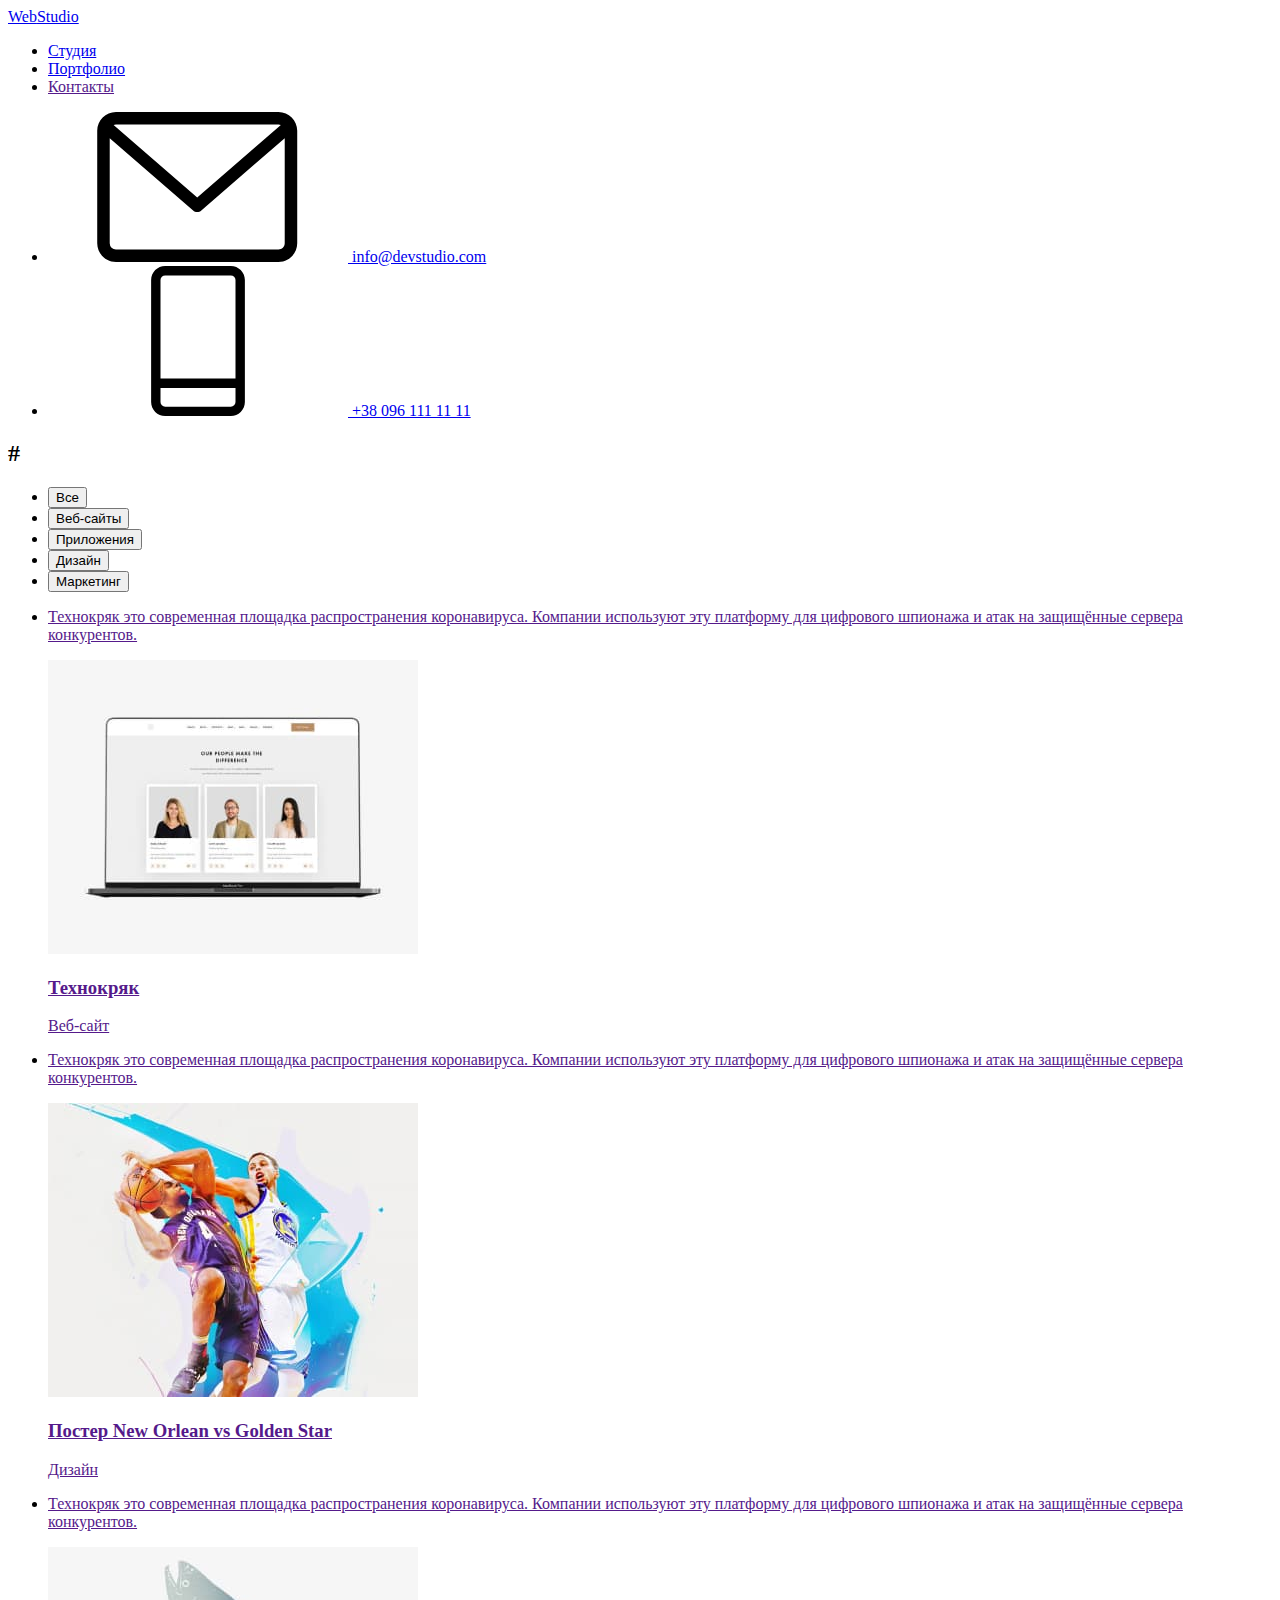
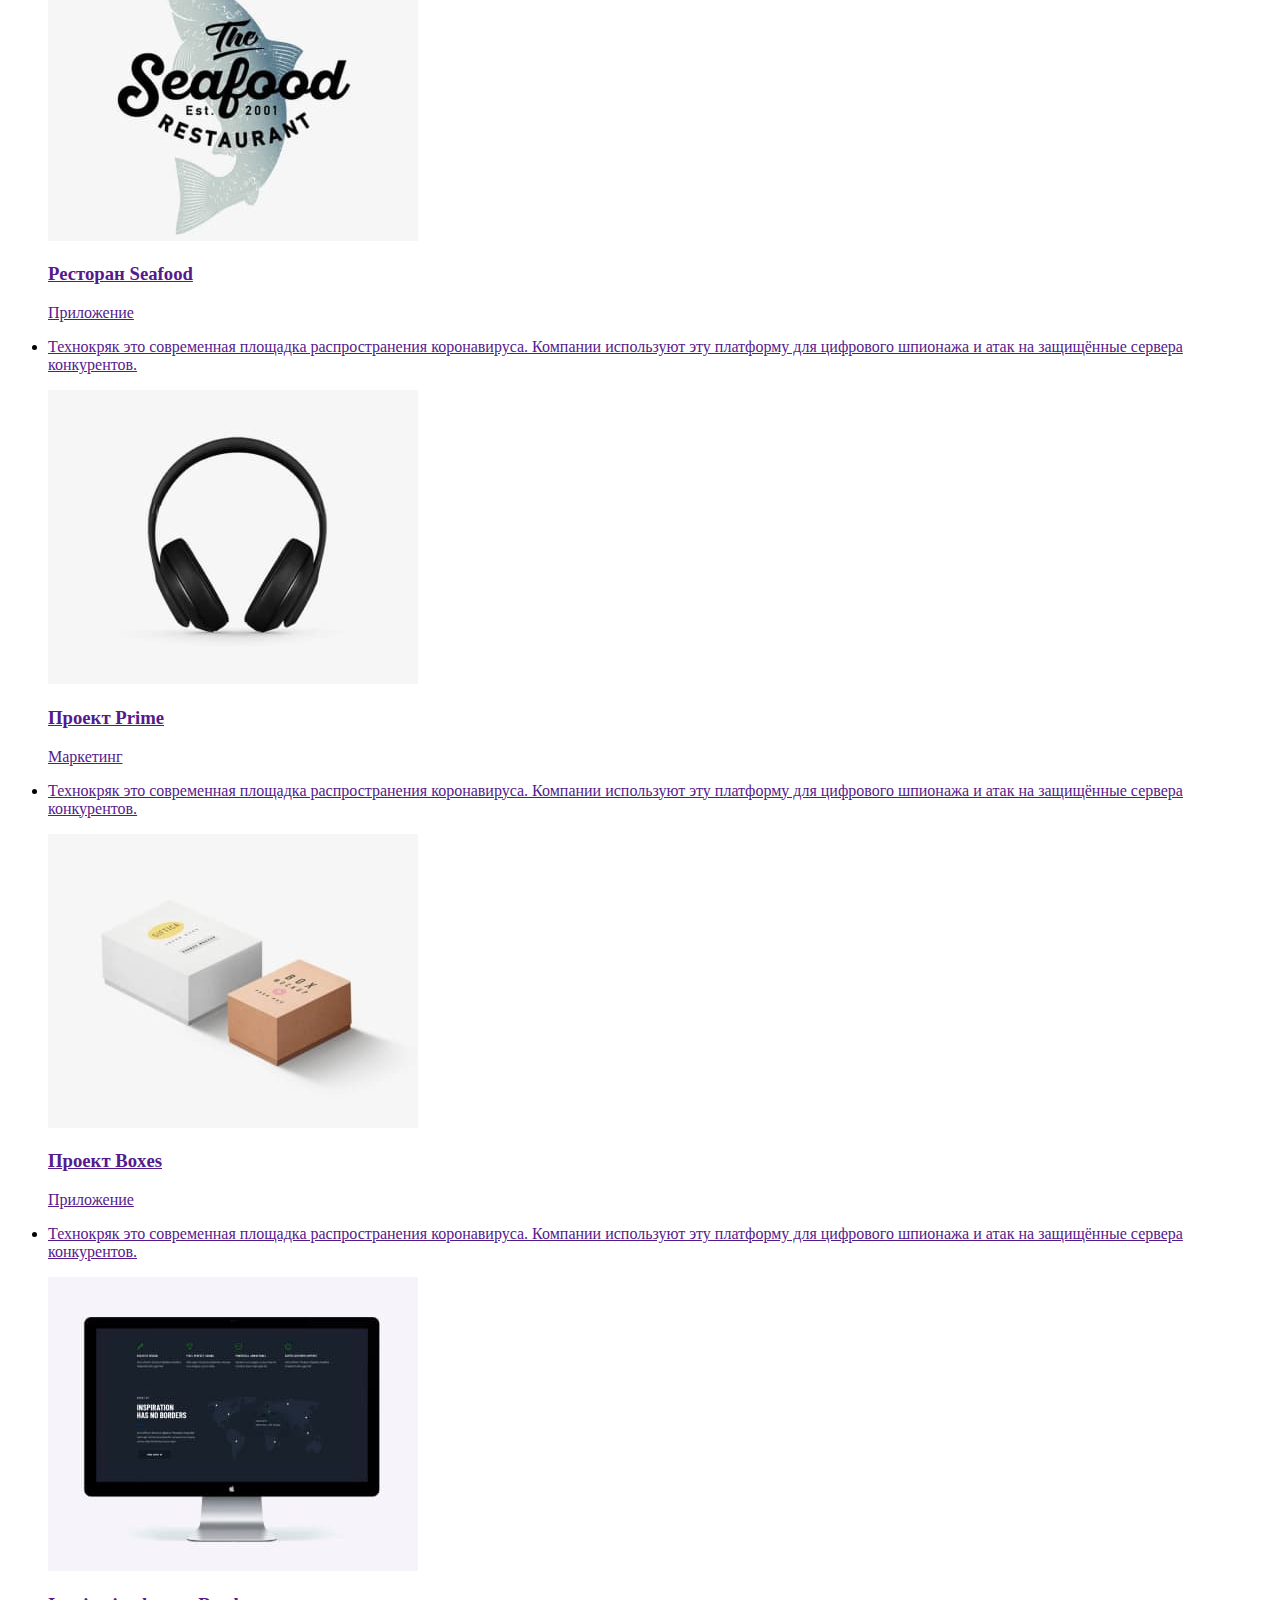
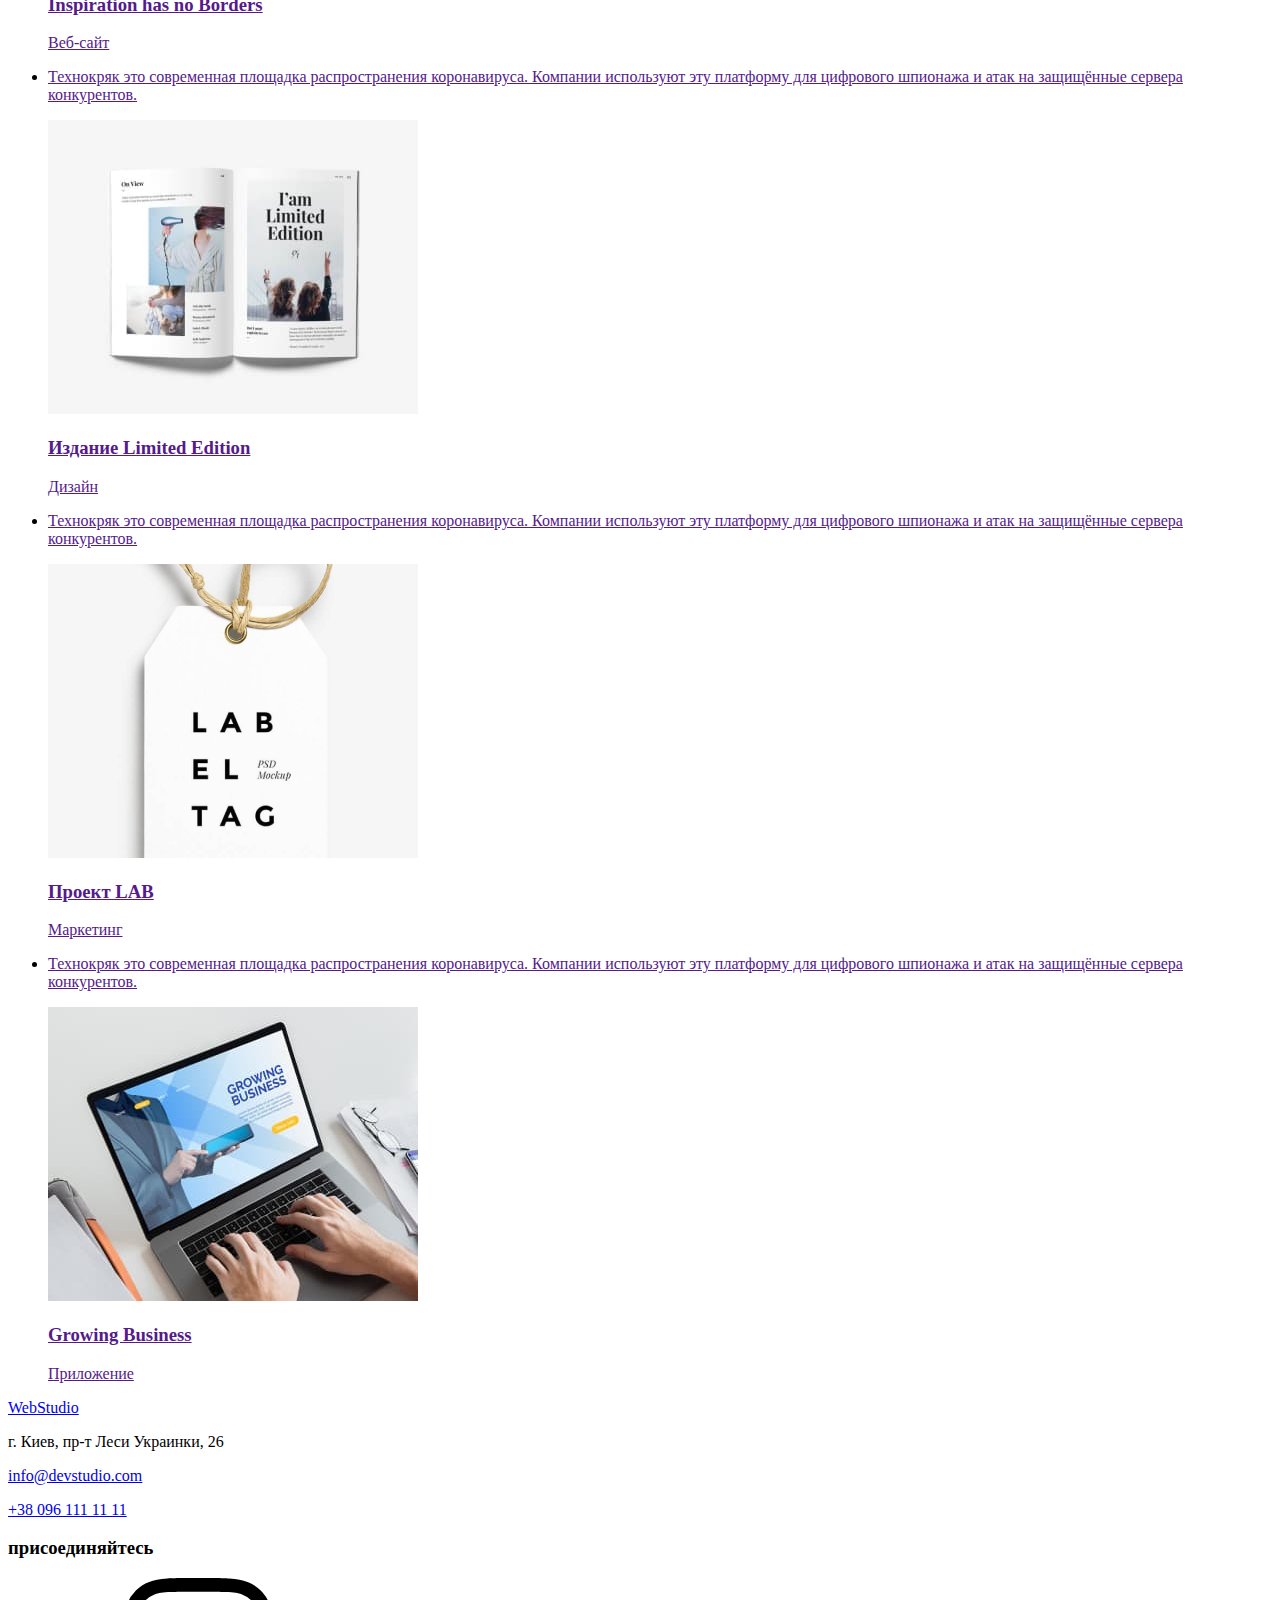
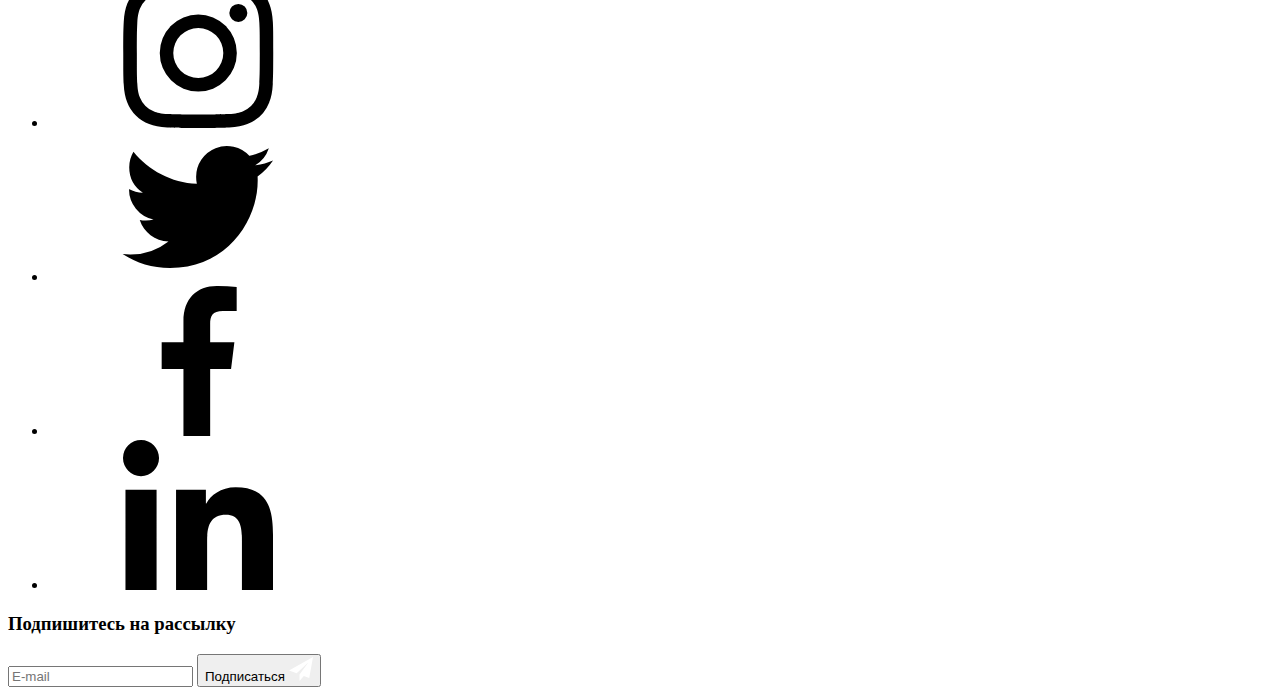
==== portfolio.html @ f7cc041a "begining 7 lesson" ====
<!DOCTYPE html>
<html lang="ru">
<head>
    <meta charset="UTF-8">
    <meta name="viewport" content="width=device-width, initial-scale=1.0">
    <title>WebStudio</title>
    <link rel="stylesheet" href="./css/modern-normalize.css">
    <link rel="stylesheet" href="./css/portfolio.css">
    
    <link rel="preconnect" href="https://fonts.gstatic.com">
    <link href="https://fonts.googleapis.com/css2?family=Raleway:wght@400;700&family=Roboto:wght@400;500;700&display=swap" rel="stylesheet">
</head>
<body>
    <!-- Шапка -->
    <header class="header">
        <div class="container">
        <nav class="main-nav">
            <div class="header-logo">
                <a href="./index.html" class="logo">Web<span class="title">Studio</span>
                </a>
            </div>
            

            <ul class="site-nav list">
                <li class="item"><a href="./index.html" class="link">Студия</a></li>
                <li class="item"><a href="./portfolio.html" class="link">Портфолио</a></li>
                <li class="item"><a href="" class="link">Контакты</a></li>
            </ul>

            <ul class="auth-nav">
                <li class="item envelope">
                    <a href="mailto:info@devstudio.com" class="link">
                        <svg class="envelope-icon">
                            <use href="./images/decoration/symbol-defs.svg#envelope">
                            </use>
                        </svg>
                        info@devstudio.com
                    </a>
                </li>
                <li class="item vector">
                    <a href="tel:+380961111111" class="link">
                        <svg class="vector-icon">
                            <use href="./images/decoration/symbol-defs.svg#vector">
                            </use>
                        </svg>
                        +38 096 111 11 11
                    </a>
                </li>
            </ul>
        </nav>
        </div>  
    </header>
    <!-- Наши проекты и работы -->
    <main>
        <section class="container">
            <h2 class="h2-invis">#</h2>
            <div>
                <ul class="buttons"> 
                    <li class="buttons-list">
                        <button type="button" class="btn">Все</button>
                    </li>
                    <li class="buttons-list">
                        <button type="button" class="btn">Веб-сайты</button>
                    </li>
                    <li class="buttons-list">
                         <button type="button" class="btn">Приложения</button>
                    </li>
                    <li class="buttons-list">
                         <button type="button" class="btn">Дизайн</button>
                    </li>
                    <li class="buttons-list">
                         <button type="button" class="btn">Маркетинг</button>
                    </li>
                </ul>
            </div>
            <div>
                <ul class="projects">
                    <li class="projects-list">
                        <a href="" class="projects-link">
                            <div class="overlay">
                                <div class="projects-overlay">
                                    <p class="projects-text">Технокряк это современная площадка распространения коронавируса. Компании используют эту платформу для цифрового шпионажа и атак на защищённые сервера конкурентов.</p>
                                    <img src="./portfolio-images/img.jpg" alt="Веб-сайт" width="370" height="294"> 
                                </div>
                            </div>
                                
                                
                            
                            <div class="projects-div">
                                <h3 class="title">Технокряк</h3>
                                <p class="portfolio-jobs">Веб-сайт</p>
                            </div>
                            
                        </a>
                    </li>
                    <li class="projects-list">
                        <a href="" class="projects-link">
                            <div class="projects-overlay">
                                <p class="projects-text">Технокряк это современная площадка распространения коронавируса. Компании используют эту платформу для цифрового шпионажа и атак на защищённые сервера конкурентов.</p>
                                <img src="./portfolio-images/img(1).jpg" alt="Дизайнт" width="370" height="294">
                            </div>
                            <div class="projects-div">
                                <h3 class="title">Постер New Orlean vs Golden Star</h3>
                                <p class="portfolio-jobs">Дизайн</p>
                            </div>   
                        </a>
                    </li>
                    <li class="projects-list">
                        <a href="" class="projects-link">
                            <div class="projects-overlay">
                                <p class="projects-text">Технокряк это современная площадка распространения коронавируса. Компании используют эту платформу для цифрового шпионажа и атак на защищённые сервера конкурентов.</p>
                                <img src="./portfolio-images/img(2).jpg" alt="Приложения" width="370" height="294">
                            </div>
                            <div class="projects-div">
                                <h3 class="title">Ресторан Seafood</h3>
                                <p class="portfolio-jobs">Приложение</p>
                            </div>
                        </a>    
                    </li>
                    <li class="projects-list">
                        <a href="" class="projects-link">
                            <div class="projects-overlay">
                                <p class="projects-text">Технокряк это современная площадка распространения коронавируса. Компании используют эту платформу для цифрового шпионажа и атак на защищённые сервера конкурентов.</p>
                                <img src="./portfolio-images/img(3).jpg" alt="Маркетинг" width="370" height="294">
                            </div>
                            <div class="projects-div">
                                <h3 class="title">Проект Prime</h3>
                                <p class="portfolio-jobs">Маркетинг</p>
                            </div>
                        </a>
                    </li>
                    <li class="projects-list">
                        <a href="" class="projects-link">
                            <div class="projects-overlay">
                                <p class="projects-text">Технокряк это современная площадка распространения коронавируса. Компании используют эту платформу для цифрового шпионажа и атак на защищённые сервера конкурентов.</p>
                                <img src="./portfolio-images/img(4).jpg" alt="Приложения" width="370" height="294">
                            </div>
                            <div class="projects-div">
                                <h3 class="title">Проект Boxes</h3>
                                <p class="portfolio-jobs">Приложение</p>
                            </div>                            
                        </a>
                    </li>
                    <li class="projects-list">
                        <a href="" class="projects-link">
                            <div class="projects-overlay">
                                <p class="projects-text">Технокряк это современная площадка распространения коронавируса. Компании используют эту платформу для цифрового шпионажа и атак на защищённые сервера конкурентов.</p>
                                <img src="./portfolio-images/img(5).jpg" alt="Веб-сайт" width="370" height="294">
                            </div>
                            <div class="projects-div">
                                <h3 class="title">Inspiration has no Borders</h3>
                                <p class="portfolio-jobs">Веб-сайт</p>
                            </div>                            
                        </a>
                    </li>
                    <li class="projects-list">
                        <a href="" class="projects-link">
                            <div class="projects-overlay">
                                <p class="projects-text">Технокряк это современная площадка распространения коронавируса. Компании используют эту платформу для цифрового шпионажа и атак на защищённые сервера конкурентов.</p>
                                <img src="./portfolio-images/img(6).jpg" alt="Дизайн" width="370" height="294">
                            </div>
                            <div class="projects-div">
                                <h3 class="title">Издание Limited Edition</h3>
                                <p class="portfolio-jobs">Дизайн</p>
                            </div>
                        </a>  
                    </li>
                    <li class="projects-list">
                        <a href="" class="projects-link">
                            <div class="projects-overlay">
                                <p class="projects-text">Технокряк это современная площадка распространения коронавируса. Компании используют эту платформу для цифрового шпионажа и атак на защищённые сервера конкурентов.</p>
                                <img src="./portfolio-images/img(7).jpg" alt="Маркетинг" width="370" height="294">
                            </div>
                            <div class="projects-div">
                                <h3 class="title">Проект LAB</h3>
                                <p class="portfolio-jobs">Маркетинг</p>                       
                            </div>
                        </a> 
                    </li>
                    <li class="projects-list">
                        <a href="" class="projects-link">
                            <div class="projects-overlay">
                                <p class="projects-text">Технокряк это современная площадка распространения коронавируса. Компании используют эту платформу для цифрового шпионажа и атак на защищённые сервера конкурентов.</p>
                                <img src="./portfolio-images/img(8).jpg" alt="Приложения" width="370" height="294">
                            </div>
                            <div class="projects-div">
                                <h3 class="title">Growing Business</h3>
                                <p class="portfolio-jobs">Приложение</p>
                            </div>
                        </a>                        
                    </li>
                </ul>
            </div>
        </section>
    </main>
    
    <!-- footer -->
    <footer class="footer">
        <div class="logo-footer container">
            <div class="footer-block">
                <div class="logo-div">
                    <a href="./index.html" class="logo">Web<span class="logo-secondary">Studio</span></a>
                </div> 
                <p class="footer-p">г. Киев, пр-т Леси Украинки, 26</p>
                <p class="footer-p"><a href="mailto:info@devstudio.com" class="link">info@devstudio.com</a></p>
                <p class="footer-p"><a href="tel:+380961111111" class="link">+38 096 111 11 11</a></p>
            </div>
            <div class="footer-social">
                <h3 class="footer-h3">присоединяйтесь</h3>
                <ul class="social-list">    
                    <li class="social-icon">
                        <a href="https://instagram.com" class="social-link">
                            <svg class="logo-icon">
                                <use href="./images/decoration/symbol-defs.svg#instagram">
                                </use>
                            </svg>
                        </a>
                    </li>    
                    <li class="social-icon">
                        <a href="https://instagram.com" class="social-link">
                            <svg class="logo-icon">
                                <use href="./images/decoration/symbol-defs.svg#twitter">
                                </use>
                            </svg>
                        </a>
                    </li>     
                    <li class="social-icon">
                        <a href="https://instagram.com" class="social-link">
                            <svg class="logo-icon">
                                <use href="./images/decoration/symbol-defs.svg#facebook">
                                </use>
                            </svg>
                        </a>
                    </li>    
                    <li class="social-icon">
                        <a href="https://instagram.com" class="social-link">
                            <svg class="logo-icon">
                                <use href="./images/decoration/symbol-defs.svg#linkedin">
                                </use>
                            </svg>
                        </a>
                    </li>
                </ul>
            </div>
            <div class="footer-shared">
                <h3 class="footer-h3">Подпишитесь на рассылку</h3>
            <form action="" autocomplete="off" class="footer-distribution">
                
                <label class="footer-mail">
                    <input class="footer-input" type="mail" name="mail" placeholder="E-mail">
                </label>
            
                    <button type="button" class="btn-footer">
                        <span class="btn-hero-text">Подписаться</span>
                        <svg class="footer-svg" width="24" height="24">
                            <use href="./images/decoration/symbol-defs.svg#icon-send"></use>
                        </svg>
                    </button>
            </form>
            </div>
        </div>        
    </footer> 
</body>
</html>
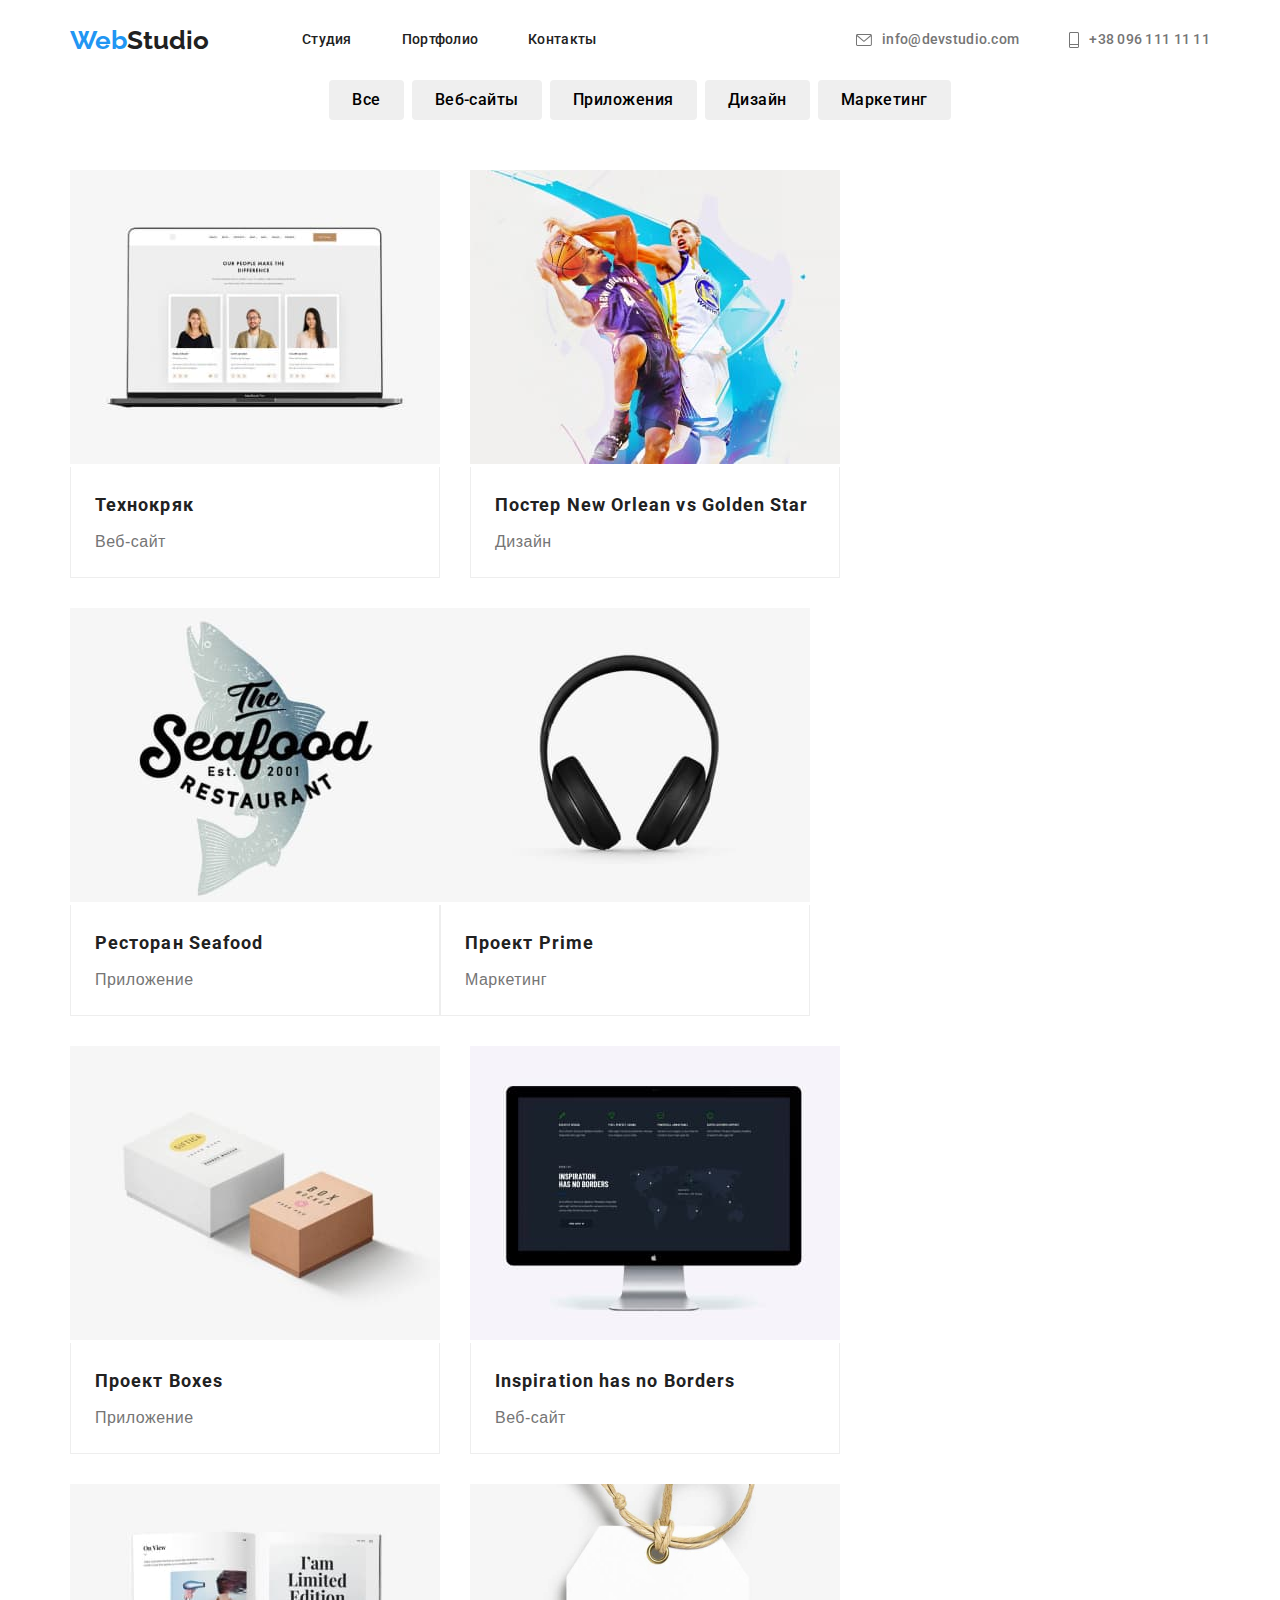
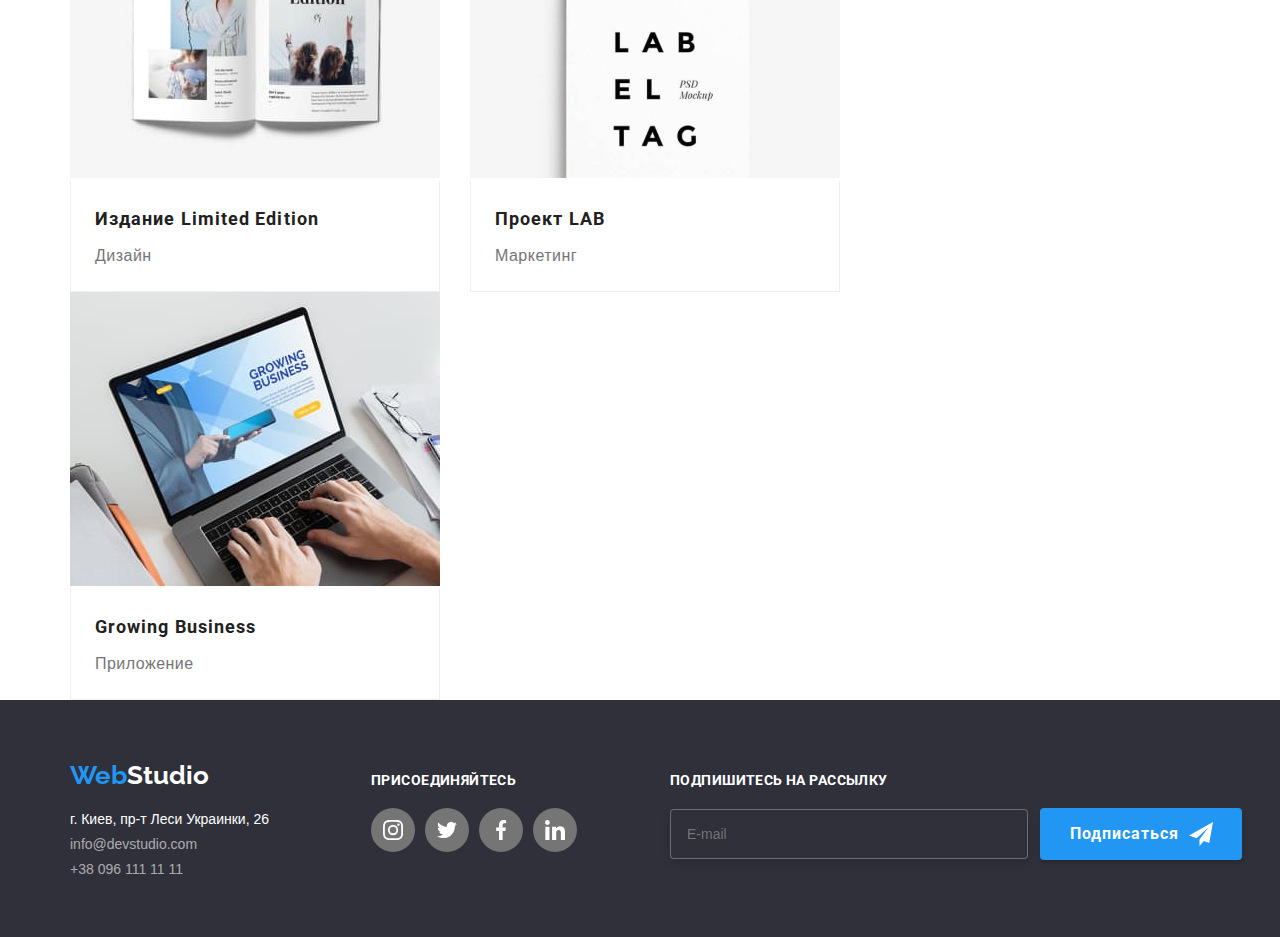
==== commit 5688ba6a: "sass 1st" ====
--- a/portfolio.html
+++ b/portfolio.html
@@ -4,8 +4,8 @@
     <meta charset="UTF-8">
     <meta name="viewport" content="width=device-width, initial-scale=1.0">
     <title>WebStudio</title>
-    <link rel="stylesheet" href="./css/modern-normalize.css">
-    <link rel="stylesheet" href="./css/portfolio.css">
+    <link rel="stylesheet" href="./sass/utils/_modern-normalize.scss">
+    <link rel="stylesheet" href="./css/main.min.css">
     
     <link rel="preconnect" href="https://fonts.gstatic.com">
     <link href="https://fonts.googleapis.com/css2?family=Raleway:wght@400;700&family=Roboto:wght@400;500;700&display=swap" rel="stylesheet">
@@ -246,12 +246,12 @@
                 <h3 class="footer-h3">Подпишитесь на рассылку</h3>
             <form action="" autocomplete="off" class="footer-distribution">
                 
-                <label class="footer-mail">
+                <label>
                     <input class="footer-input" type="mail" name="mail" placeholder="E-mail">
                 </label>
             
                     <button type="button" class="btn-footer">
-                        <span class="btn-hero-text">Подписаться</span>
+                        Подписаться
                         <svg class="footer-svg" width="24" height="24">
                             <use href="./images/decoration/symbol-defs.svg#icon-send"></use>
                         </svg>
--- a/css/main.min.css
+++ b/css/main.min.css
@@ -0,0 +1,7 @@
+/*! modern-normalize v1.0.0 | MIT License | https://github.com/sindresorhus/modern-normalize */*,*::before,*::after{-webkit-box-sizing:border-box;box-sizing:border-box}:root{-moz-tab-size:4;-o-tab-size:4;tab-size:4}html{line-height:1.15;-webkit-text-size-adjust:100%}body{margin:0}body{font-family:system-ui,-apple-system,"Segoe UI",Roboto,Helvetica,Arial,sans-serif,"Apple Color Emoji","Segoe UI Emoji"}hr{height:0;color:inherit}abbr[title]{-webkit-text-decoration:underline dotted;text-decoration:underline dotted}b,strong{font-weight:bolder}code,kbd,samp,pre{font-family:ui-monospace,+ SFMono-Regular,+ Consolas,+ 'Liberation Mono',+ Menlo,+ monospace;font-size:1em}small{font-size:80%}sub,sup{font-size:75%;line-height:0;position:relative;vertical-align:baseline}sub{bottom:-0.25em}sup{top:-0.5em}table{text-indent:0;border-color:inherit}button,input,optgroup,select,textarea{font-family:inherit;font-size:100%;line-height:1.15;margin:0}button,select{text-transform:none}button,[type='button'],[type='reset'],[type='submit']{-webkit-appearance:button}::-moz-focus-inner{border-style:none;padding:0}:-moz-focusring{outline:1px dotted ButtonText}:-moz-ui-invalid{box-shadow:none}legend{padding:0}progress{vertical-align:baseline}::-webkit-inner-spin-button,::-webkit-outer-spin-button{height:auto}[type='search']{-webkit-appearance:textfield;outline-offset:-2px}::-webkit-search-decoration{-webkit-appearance:none}::-webkit-file-upload-button{-webkit-appearance:button;font:inherit}summary{display:list-item}@font-face{font-family:'Roboto';src:url("https://fonts.googleapis.com/css2?family=Raleway:wght@400;700&family=Roboto:wght@400;500;700&display=swap")}body{font-family:Roboto,sans-serif;color:#757575;background-color:#fff;text-decoration:none;font-size:14px;font-style:normal}*{margin:0;padding:0}ul{list-style-type:none}li{display:list-item}.list{padding:0;margin:0;list-style:none}.title{color:#212121}a:hover,a:focus{color:#2196F3}a{text-decoration:none;color:#212121}.h2-invis{display:none}.container.jobs-img{padding-bottom:94px}.title.h2{font-family:Roboto;font-style:normal;font-weight:bold;font-size:36px;line-height:42px;text-align:center;letter-spacing:0.03em;margin-bottom:50px;color:#212121}.container{width:1170px;padding-left:15px;padding-right:15px;margin-left:auto;margin-right:auto}.form-close{width:16px;height:16px}.form-p{font-family:Roboto;font-style:normal;font-weight:bold;font-size:20px;line-height:1.15;text-align:center;letter-spacing:0.03em;color:#212121;padding-bottom:30px}.form{display:-webkit-box;display:-ms-flexbox;display:flex;-webkit-box-orient:vertical;-webkit-box-direction:normal;-ms-flex-direction:column;flex-direction:column;-webkit-box-sizing:border-box;box-sizing:border-box}.form-field{display:block;position:relative;margin-bottom:28px}.form-input{width:100%;-webkit-box-sizing:border-box;box-sizing:border-box;margin:0;padding:12px 0 12px 42px;font:inherit;border-radius:4px;border:1px solid rgba(33,33,33,0.2)}.form-span{position:absolute;display:inline-block;top:-16px;left:0;font-family:Roboto;font-style:normal;font-weight:normal;font-size:12px;line-height:1.16;letter-spacing:0.01em}.person-black,.phone-black,.email-black{width:18px;height:18px;position:absolute;top:50%;left:15px;-webkit-transform:translateY(-50%);transform:translateY(-50%);display:inline-block}.form-input:focus{-webkit-transition-duration:250ms;transition-duration:250ms;-webkit-transition-delay:cubic-bezier(0.4, 0, 0.2, 1);transition-delay:cubic-bezier(0.4, 0, 0.2, 1);border-color:#2196F3;outline:transparent}.form-input:focus ~ .form-icon{-webkit-transition-duration:250ms;transition-duration:250ms;-webkit-transition-delay:cubic-bezier(0.4, 0, 0.2, 1);transition-delay:cubic-bezier(0.4, 0, 0.2, 1);fill:#2196F3}.form-comment{padding:12px 16px}.form .btn-hero{position:absolute;min-width:200px;top:50%;left:50%;-webkit-transform:translate(-50%, 240px);transform:translate(-50%, 240px)}.form .btn-hero:hover,.form .btn-hero:focus{cursor:pointer;background:#188CE8;-webkit-transition-duration:250ms;transition-duration:250ms;-webkit-transition-delay:cubic-bezier(0.4, 0, 0.2, 1);transition-delay:cubic-bezier(0.4, 0, 0.2, 1)}.checkbox{position:absolute;width:1px;height:1px;margin:-1px;border:0;padding:0;clip:rect(0 0 0 0);overflow:hidden}.checkbox-lable{display:-webkit-box;display:-ms-flexbox;display:flex;-webkit-box-align:center;-ms-flex-align:center;align-items:center}.checkbox-text{border-bottom:1px solid #2196F3;color:#2196F3}.checkbox-icon{display:inline-block;width:16px;height:15px;margin-right:8px;border:2px solid #212121;border-radius:4px}.checkbox:checked+.checkbox-icon{background-color:#2196F3;background-image:url(../images/decoration/icon-check-on.svg);background-size:contain;background-origin:border-box;border-color:#2196F3;-webkit-transition-duration:250ms;transition-duration:250ms;-webkit-transition-delay:cubic-bezier(0.4, 0, 0.2, 1);transition-delay:cubic-bezier(0.4, 0, 0.2, 1);transition-duration:250ms;transition-delay:cubic-bezier(0.4, 0, 0.2, 1)}.checkbox:focus+.checkbox-icon{background-image:url(../images/decoration/check.svg);-webkit-transition-duration:250ms;transition-duration:250ms;-webkit-transition-delay:cubic-bezier(0.4, 0, 0.2, 1);transition-delay:cubic-bezier(0.4, 0, 0.2, 1)}.checkbox:focus:checked+.checkbox-icon{background-image:url(../images/decoration/icon-check-on.svg);background-color:#2196F3;-webkit-transition-duration:250ms;transition-duration:250ms;-webkit-transition-delay:cubic-bezier(0.4, 0, 0.2, 1);transition-delay:cubic-bezier(0.4, 0, 0.2, 1)}.checkbox-lable{padding-bottom:30px}.logo{color:#2196F3;font-family:Raleway,sans-serif;font-style:normal;font-weight:bold;font-size:26px;line-height:1.19}.header-logo{margin-right:93px}.logo-secondary{color:#fff}.buttons{display:-webkit-box;display:-ms-flexbox;display:flex;-webkit-box-pack:center;-ms-flex-pack:center;justify-content:center;padding-bottom:50px}.projects{display:-webkit-box;display:-ms-flexbox;display:flex;-ms-flex-wrap:wrap;flex-wrap:wrap}.projects-list{display:block;width:370px;margin-right:30px;margin-bottom:30px}.projects-list .projects-link{display:block}.projects-list .projects-link:hover,.projects-list .projects-link:focus{-webkit-box-shadow:0px 1px 1px rgba(0,0,0,0.12),0px 4px 4px rgba(0,0,0,0.06),1px 4px 6px rgba(0,0,0,0.16);box-shadow:0px 1px 1px rgba(0,0,0,0.12),0px 4px 4px rgba(0,0,0,0.06),1px 4px 6px rgba(0,0,0,0.16);-webkit-transition-duration:250ms;transition-duration:250ms;-webkit-transition-delay:cubic-bezier(0.4, 0, 0.2, 1);transition-delay:cubic-bezier(0.4, 0, 0.2, 1)}.projects-list:nth-last-child(-n+3){margin-bottom:0}.projects-list:nth-child(3n){margin-right:0}.projects-div{padding:20px 24px;border-left:1px solid #eee;border-right:1px solid #eee;border-bottom:1px solid #eee}.projects-overlay{position:relative;overflow:hidden}.projects-text{display:inline-block;position:absolute;font-family:Roboto;font-style:normal;font-weight:normal;font-size:18px;line-height:1.56;letter-spacing:0.03em;padding:63px 24px;color:#fff;bottom:0;left:0;-webkit-transform:translateY(100%);transform:translateY(100%);background-color:rgba(33,150,243,0.9);-webkit-transition:-webkit-transform 250ms cubic-bezier(0.4, 0, 0.2, 1);transition:-webkit-transform 250ms cubic-bezier(0.4, 0, 0.2, 1);transition:transform 250ms cubic-bezier(0.4, 0, 0.2, 1);transition:transform 250ms cubic-bezier(0.4, 0, 0.2, 1), -webkit-transform 250ms cubic-bezier(0.4, 0, 0.2, 1)}.overlay{position:relative}.projects-link:hover .projects-text,.projects-link:focus .projects-text{-webkit-transform:translateY(0);transform:translateY(0);-webkit-transition-duration:250ms;transition-duration:250ms;-webkit-transition-delay:cubic-bezier(0.4, 0, 0.2, 1);transition-delay:cubic-bezier(0.4, 0, 0.2, 1)}.projects .title{font-weight:bold;font-size:18px;line-height:2;letter-spacing:0.06em;padding-bottom:4px}.projects .portfolio-jobs{font-weight:normal;font-size:16px;line-height:1.87;letter-spacing:0.03em;color:#757575}.social-icon{display:block;-webkit-box-pack:center;-ms-flex-pack:center;justify-content:center;-webkit-box-align:center;-ms-flex-align:center;align-items:center}.social-link{display:-webkit-box;display:-ms-flexbox;display:flex;-webkit-box-pack:center;-ms-flex-pack:center;justify-content:center;-webkit-box-align:center;-ms-flex-align:center;align-items:center;width:44px;height:44px;border-radius:50%}.logo-icon{display:block;width:20px;height:20px;fill:#afb1b8}.social-link:hover,.social-link:focus{background-color:#2196F3;-webkit-transition-duration:250ms;transition-duration:250ms;-webkit-transition-delay:cubic-bezier(0.4, 0, 0.2, 1);transition-delay:cubic-bezier(0.4, 0, 0.2, 1)}.social-link:hover .logo-icon,.social-link:focus .logo-icon{fill:#fff;-webkit-transition-duration:250ms;transition-duration:250ms;-webkit-transition-delay:cubic-bezier(0.4, 0, 0.2, 1);transition-delay:cubic-bezier(0.4, 0, 0.2, 1)}.btn-hero{display:inline-block;color:#fff;background-color:#2196F3;border-radius:4px;border:1px solid transparent;min-width:200px;font-size:16px;font-weight:700;line-height:1.88;letter-spacing:0.06em;padding:10px 32px;-webkit-box-align:center;-ms-flex-align:center;align-items:center;text-align:center;-webkit-box-shadow:0px 4px 4px rgba(0,0,0,0.15);box-shadow:0px 4px 4px rgba(0,0,0,0.15)}.btn-hero:hover,.btn-hero:focus{color:#fff;cursor:pointer}.btn{display:inline-block;font-weight:500;font-size:16px;line-height:162%;letter-spacing:0.03em;padding:6px 22px;border:1px solid transparent;border-radius:4px;min-width:73px}.buttons-list:not(:last-child){margin-right:8px}.btn:hover,.btn:focus{color:#fff;background-color:#2196F3;outline:none;-webkit-transition-duration:250ms;transition-duration:250ms;-webkit-transition-delay:cubic-bezier(0.4, 0, 0.2, 1);transition-delay:cubic-bezier(0.4, 0, 0.2, 1)}.btn-footer{display:-webkit-box;display:-ms-flexbox;display:flex;-webkit-box-align:center;-ms-flex-align:center;align-items:center;text-align:center;color:#fff;background-color:#2196F3;border-radius:4px;border:1px solid transparent;font-size:16px;font-weight:700;line-height:1.88;letter-spacing:0.06em;padding:10px 28px 10px 29px;-webkit-box-shadow:0px 4px 4px rgba(0,0,0,0.15);box-shadow:0px 4px 4px rgba(0,0,0,0.15)}.btn-footer:hover,.btn-footer:focus{cursor:pointer;-webkit-transition-duration:250ms;transition-duration:250ms;-webkit-transition-delay:cubic-bezier(0.4, 0, 0.2, 1);transition-delay:cubic-bezier(0.4, 0, 0.2, 1)}.header{background-color:#fff}.main-nav{display:-webkit-box;display:-ms-flexbox;display:flex;-webkit-box-align:center;-ms-flex-align:center;align-items:center}.site-nav{display:-webkit-box;display:-ms-flexbox;display:flex}.site-nav .link:hover,.site-nav .link:focus{color:#2196F3;-webkit-transition-duration:250ms;transition-duration:250ms;-webkit-transition-delay:cubic-bezier(0.4, 0, 0.2, 1);transition-delay:cubic-bezier(0.4, 0, 0.2, 1)}.site-nav .link,.auth-nav .link{display:block;font-weight:500;line-height:1.14;letter-spacing:0.02em;padding-top:32px;padding-bottom:32px;color:#212121;position:relative}.link::after{content:'';display:block;width:100%;height:5px;background-color:#2196F3;position:absolute;left:0;bottom:0;-webkit-transform:scaleX(0);transform:scaleX(0);-webkit-transition:-webkit-transform 250ms cubic-bezier(0.4, 0, 0.2, 1);transition:-webkit-transform 250ms cubic-bezier(0.4, 0, 0.2, 1);transition:transform 250ms cubic-bezier(0.4, 0, 0.2, 1);transition:transform 250ms cubic-bezier(0.4, 0, 0.2, 1), -webkit-transform 250ms cubic-bezier(0.4, 0, 0.2, 1);border-radius:2px}.site-nav .link:hover::after{-webkit-transform:scaleX(1);transform:scaleX(1)}.item{margin-right:50px}.envelope-icon{padding:0;border:none;width:16px;height:12px;margin-right:10px}.vector-icon{padding:0;border:none;width:10px;height:16px;margin-right:10px}.item.envelope,.item.vector{fill:#757575}.item:last-child{margin-right:0}.auth-nav{display:-webkit-box;display:-ms-flexbox;display:flex;margin-left:auto;color:#757575}.item .link{display:-webkit-box;display:-ms-flexbox;display:flex;-webkit-box-align:center;-ms-flex-align:center;align-items:center}.auth-nav .link{color:#757575}.auth-nav .link,.auth-nav .envelope-icon,.auth-nav .vector-icon{-webkit-transition-duration:250ms;transition-duration:250ms;-webkit-transition-delay:cubic-bezier(0.4, 0, 0.2, 1);transition-delay:cubic-bezier(0.4, 0, 0.2, 1)}.auth-nav .link:hover .envelope-icon,.auth-nav .link:focus .envelope-icon,.auth-nav .link:hover .vector-icon,.auth-nav .link:focus .vector-icon,.auth-nav .link:hover,.auth-nav .link:focus{color:#2196F3;fill:#2196F3}.hero-page{max-width:1600px;margin-left:auto;margin-right:auto;background-color:#c4c4c4;background-image:-webkit-gradient(linear, left top, right top, from(rgba(47,48,58,0.4)), to(rgba(47,48,58,0.4))),url(../images/decoration/bcgfon.jpg);background-image:linear-gradient(to right, rgba(47,48,58,0.4), rgba(47,48,58,0.4)),url(../images/decoration/bcgfon.jpg);background-repeat:no-repeat;background-position:center;text-align:center;padding-bottom:200px;padding-top:200px}.hero{font-weight:900;font-size:44px;line-height:136%;color:#fff;letter-spacing:0.06em;text-transform:uppercase;padding-bottom:30px}.backdrop{position:fixed;top:0;left:0;width:100%;height:100%;background:rgba(0,0,0,0.2);opacity:1;-webkit-transition:opacity 250ms cubic-bezier(0.4, 0, 0.2, 1);transition:opacity 250ms cubic-bezier(0.4, 0, 0.2, 1)}.backdrop.is-hidden{opacity:0;pointer-events:none}.modal{position:absolute;top:50%;left:50%;width:528px;height:581px;background-color:#fff;-webkit-transform:translate(-50%, -50%);transform:translate(-50%, -50%);padding:40px}.close-button{display:-webkit-box;display:-ms-flexbox;display:flex;-webkit-box-pack:center;-ms-flex-pack:center;justify-content:center;-webkit-box-align:center;-ms-flex-align:center;align-items:center;width:30px;height:30px;position:absolute;top:8px;right:8px;border:1px solid rgba(0,0,0,0.1);-webkit-box-sizing:border-box;box-sizing:border-box;background-color:#fff;border:1px solid rgba(0,0,0,0.1);border-radius:50%}.close-button:hover .form-close,.close-button:focus .form-close{fill:#2196F3;-webkit-transition-duration:250ms;transition-duration:250ms;-webkit-transition-delay:cubic-bezier(0.4, 0, 0.2, 1);transition-delay:cubic-bezier(0.4, 0, 0.2, 1)}.our-jobs{padding-top:94px;padding-bottom:94px}.jobs-img .title,.team>h2{font-weight:bold;font-size:36px;line-height:1.16;letter-spacing:0.03em}.pictures{display:-webkit-box;display:-ms-flexbox;display:flex}.pictures img{margin-right:30px;display:block}.card{position:relative}.card-text{display:-webkit-box;display:-ms-flexbox;display:flex;width:370px;height:70px;font-family:Roboto;font-style:normal;font-weight:bold;font-size:14px;line-height:16px;-webkit-box-pack:center;-ms-flex-pack:center;justify-content:center;-webkit-box-align:center;-ms-flex-align:center;align-items:center;letter-spacing:0.03em;text-transform:uppercase;color:#fff;background-color:rgba(47,48,58,0.8);position:absolute;bottom:0;left:0}.pictures img:last-child{margin-right:0}.title.works{margin-bottom:10px}.features{display:-webkit-box;display:-ms-flexbox;display:flex;-ms-flex-wrap:wrap;flex-wrap:wrap}.features>.item{margin-right:30px}.features .title{font-weight:bold;line-height:1.14;letter-spacing:0.03em;text-transform:uppercase}.features p{line-height:1.71;letter-spacing:0.03em}.features-list{margin-right:30px;width:270px}.features-list:last-child{margin-right:0}.features-icon{display:block;height:120px;margin-bottom:30px;background:#F5F4FA;border-radius:4px}.antenna-icon,.clock-icon,.diagram-icon,.astronaut-icon{width:70px;height:70px;padding:25px 100px}.bcg-our-team{background-color:#F5F4FA}.container.our-team{background-color:#F5F4FA;padding-top:94px;padding-bottom:94px}.team-list{background-color:#fff;margin-right:30px;text-align:center;-webkit-box-shadow:0px 1px 3px rgba(0,0,0,0.12),0px 1px 1px rgba(0,0,0,0.14),0px 2px 1px rgba(0,0,0,0.2);box-shadow:0px 1px 3px rgba(0,0,0,0.12),0px 1px 1px rgba(0,0,0,0.14),0px 2px 1px rgba(0,0,0,0.2)}.team-list:last-child{margin-right:0}.workers>img{margin-bottom:30px;display:block}.title.name{font-weight:500;font-size:16px;line-height:1.18;letter-spacing:0.03em;margin-bottom:10px}.workers-prof{margin-bottom:16px}.social-list{display:-webkit-box;display:-ms-flexbox;display:flex;padding:0 32px 30px}.social-icon:not(:last-child){margin-right:10px}.footer{background-color:#2F303A;padding-top:60px;padding-bottom:60px}.logo-footer{display:-webkit-box;display:-ms-flexbox;display:flex;-webkit-box-pack:justify;-ms-flex-pack:justify;justify-content:space-between}.logo-div{margin-bottom:20px}.footer .link{color:rgba(255,255,255,0.6)}.footer-p{margin-bottom:9px;color:#fff;width:231px}.footer-p:last-child{margin-bottom:0}.footer .link:hover,.footer .link:focus{color:#2196F3;-webkit-transition-duration:250ms;transition-duration:250ms;-webkit-transition-delay:cubic-bezier(0.4, 0, 0.2, 1);transition-delay:cubic-bezier(0.4, 0, 0.2, 1)}.footer-block{padding-bottom:0;margin-bottom:0;padding-right:70px}.footer-h3{font-size:14px;line-height:16px;letter-spacing:0.03em;text-transform:uppercase;color:#fff;margin-bottom:20px;padding-top:12px}.footer-social .social-icon{margin-bottom:0}.menu{padding:0;margin:0;list-style:none;display:-webkit-box;display:-ms-flexbox;display:flex}.menu-item{margin-right:15px;outline:2px solid tomato}.menu-link{display:block;padding:10px 20px;text-decoration:none;background-color:teal;color:white}.static-clients{padding-top:94px;padding-bottom:94px}.clients-list{display:-webkit-box;display:-ms-flexbox;display:flex}.client{width:170px;height:90px;border:1px solid #AFB1B8;border-radius:4px;margin-right:30px;-webkit-box-sizing:border-box;box-sizing:border-box}.client-link{display:-webkit-box;display:-ms-flexbox;display:flex;width:170px;height:90px;-webkit-box-align:center;-ms-flex-align:center;align-items:center;-webkit-box-pack:center;-ms-flex-pack:center;justify-content:center}.client:last-child{margin-right:0}.logo{fill:#afb1b8}.client:hover .logo,.client:focus .logo{fill:#2196F3;-webkit-transition-duration:250ms;transition-duration:250ms;-webkit-transition-delay:cubic-bezier(0.4, 0, 0.2, 1);transition-delay:cubic-bezier(0.4, 0, 0.2, 1)}.client:hover,.client:focus{border-color:#2196F3;-webkit-transition-duration:250ms;transition-duration:250ms;-webkit-transition-delay:cubic-bezier(0.4, 0, 0.2, 1);transition-delay:cubic-bezier(0.4, 0, 0.2, 1)}.footer-shared{display:-webkit-box;display:-ms-flexbox;display:flex;-webkit-box-orient:vertical;-webkit-box-direction:normal;-ms-flex-direction:column;flex-direction:column;padding-left:93px}.footer-distribution{display:-webkit-box;display:-ms-flexbox;display:flex;-webkit-box-align:center;-ms-flex-align:center;align-items:center}.footer-input{background-color:#2F303A;width:358px;height:50px;border-radius:4px;border:1px solid rgba(255,255,255,0.3);-webkit-box-sizing:border-box;box-sizing:border-box;-webkit-filter:drop-shadow(0px 4px 4px rgba(0,0,0,0.15));filter:drop-shadow(0px 4px 4px rgba(0,0,0,0.15));padding:15px 16px}.footer-distribution .btn-footer{margin-left:12px}.footer-distribution .footer-svg{margin-left:10px}.footer-distribution{position:relative}.footer-social .social-list{padding:0;margin:0}.footer-social .social-link{background-color:#757575}.footer-social .logo-icon{fill:#fff}.footer-social .social-link:hover,.footer-social .social-link:focus{background-color:#2196F3}
+/*# sourceMappingURL=main.min.css.map */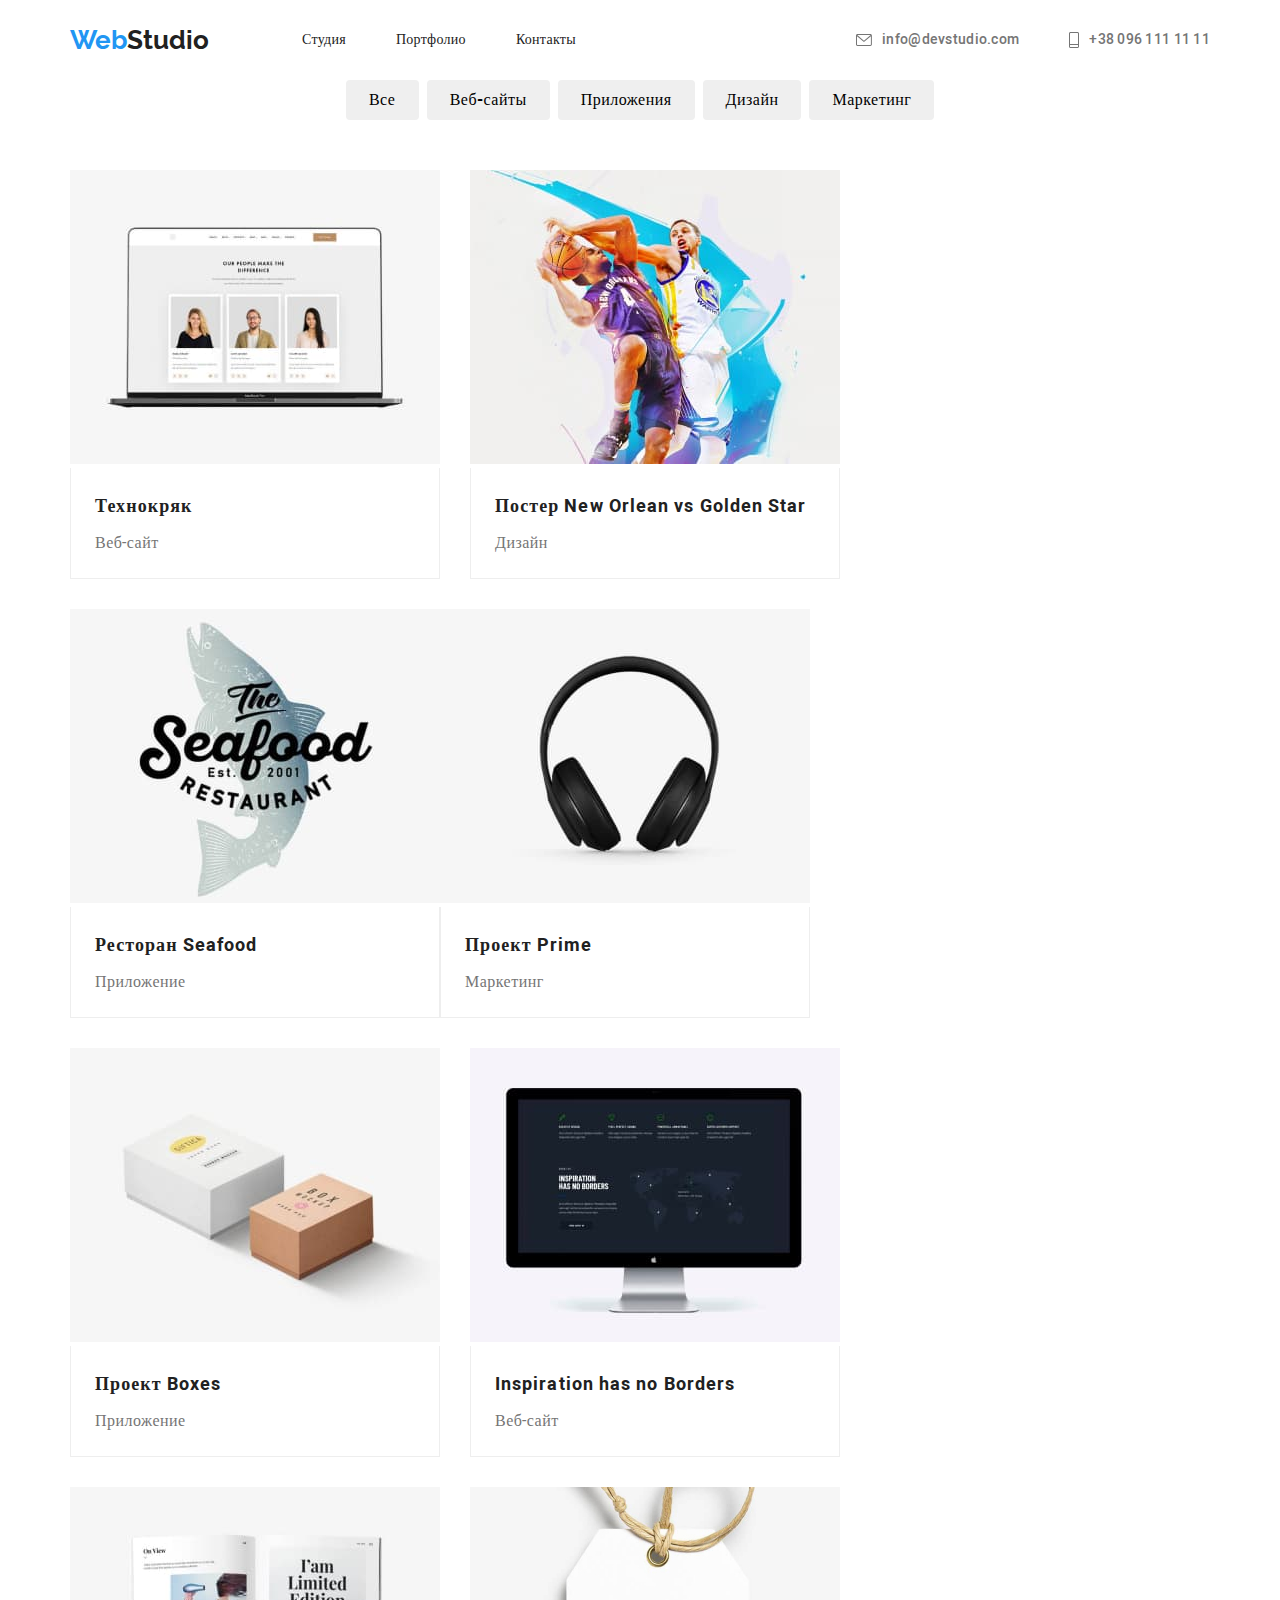
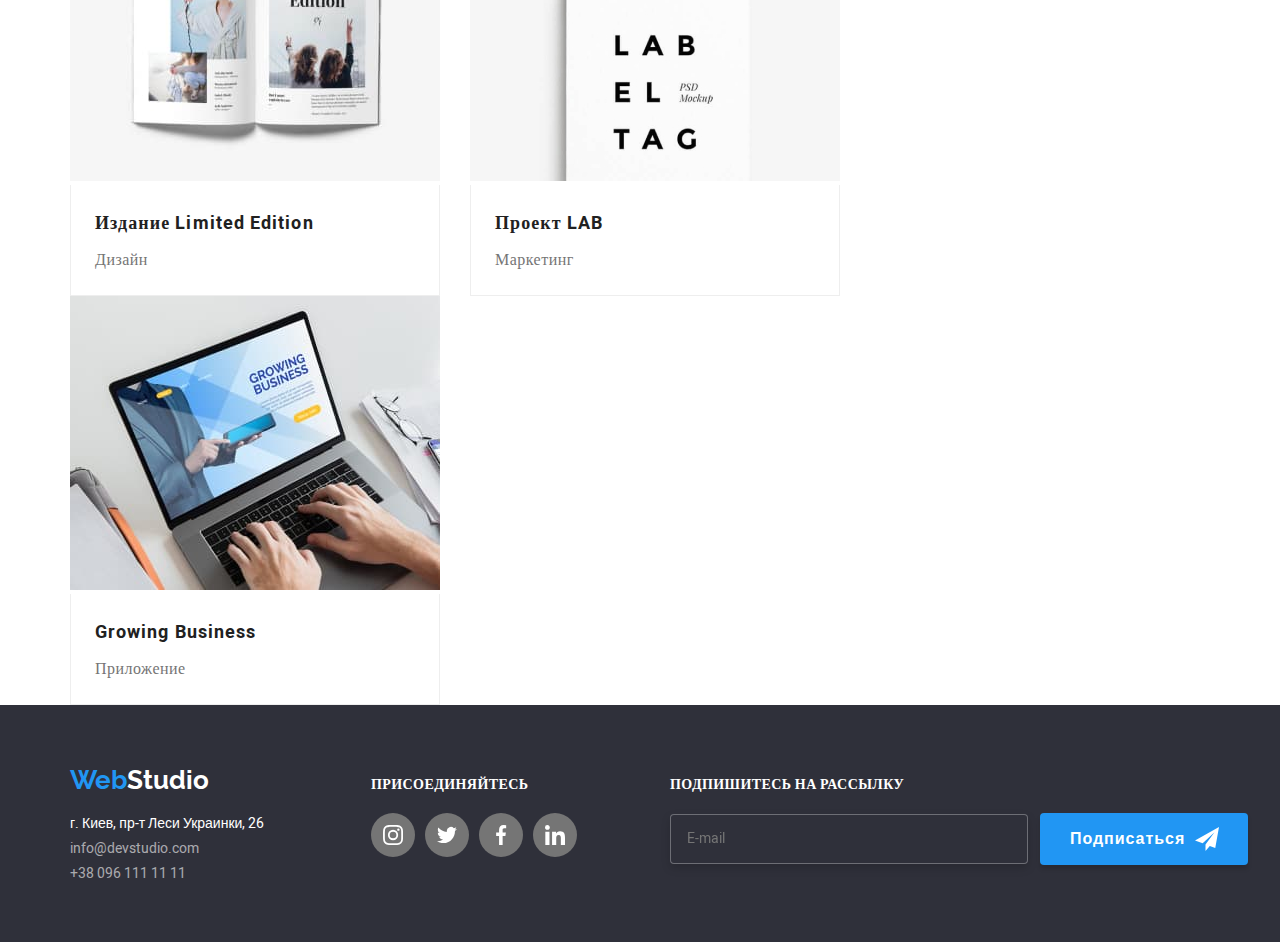
==== commit fc2aa026: "sass 2" ====
--- a/portfolio.html
+++ b/portfolio.html
@@ -8,7 +8,7 @@
     <link rel="stylesheet" href="./css/main.min.css">
     
     <link rel="preconnect" href="https://fonts.gstatic.com">
-    <link href="https://fonts.googleapis.com/css2?family=Raleway:wght@400;700&family=Roboto:wght@400;500;700&display=swap" rel="stylesheet">
+    <!-- <link href="https://fonts.googleapis.com/css2?family=Raleway:wght@400;700&family=Roboto:wght@400;500;700&display=swap" rel="stylesheet"> -->
 </head>
 <body>
     <!-- Шапка -->
--- a/css/main.min.css
+++ b/css/main.min.css
@@ -3,5 +3,5 @@
  Consolas,  'Liberation Mono',  Menlo,- monospace;font-size:1em}small{font-size:80%}sub,sup{font-size:75%;line-height:0;position:relative;vertical-align:baseline}sub{bottom:-0.25em}sup{top:-0.5em}table{text-indent:0;border-color:inherit}button,input,optgroup,select,textarea{font-family:inherit;font-size:100%;line-height:1.15;margin:0}button,select{text-transform:none}button,[type='button'],[type='reset'],[type='submit']{-webkit-appearance:button}::-moz-focus-inner{border-style:none;padding:0}:-moz-focusring{outline:1px dotted ButtonText}:-moz-ui-invalid{box-shadow:none}legend{padding:0}progress{vertical-align:baseline}::-webkit-inner-spin-button,::-webkit-outer-spin-button{height:auto}[type='search']{-webkit-appearance:textfield;outline-offset:-2px}::-webkit-search-decoration{-webkit-appearance:none}::-webkit-file-upload-button{-webkit-appearance:button;font:inherit}summary{display:list-item}@font-face{font-family:'Roboto';src:url("https://fonts.googleapis.com/css2?family=Raleway:wght@400;700&family=Roboto:wght@400;500;700&display=swap")}body{font-family:Roboto,sans-serif;color:#757575;background-color:#fff;text-decoration:none;font-size:14px;font-style:normal}*{margin:0;padding:0}ul{list-style-type:none}li{display:list-item}.list{padding:0;margin:0;list-style:none}.title{color:#212121}a:hover,a:focus{color:#2196F3}a{text-decoration:none;color:#212121}.h2-invis{display:none}.container.jobs-img{padding-bottom:94px}.title.h2{font-family:Roboto;font-style:normal;font-weight:bold;font-size:36px;line-height:42px;text-align:center;letter-spacing:0.03em;margin-bottom:50px;color:#212121}.container{width:1170px;padding-left:15px;padding-right:15px;margin-left:auto;margin-right:auto}.form-close{width:16px;height:16px}.form-p{font-family:Roboto;font-style:normal;font-weight:bold;font-size:20px;line-height:1.15;text-align:center;letter-spacing:0.03em;color:#212121;padding-bottom:30px}.form{display:-webkit-box;display:-ms-flexbox;display:flex;-webkit-box-orient:vertical;-webkit-box-direction:normal;-ms-flex-direction:column;flex-direction:column;-webkit-box-sizing:border-box;box-sizing:border-box}.form-field{display:block;position:relative;margin-bottom:28px}.form-input{width:100%;-webkit-box-sizing:border-box;box-sizing:border-box;margin:0;padding:12px 0 12px 42px;font:inherit;border-radius:4px;border:1px solid rgba(33,33,33,0.2)}.form-span{position:absolute;display:inline-block;top:-16px;left:0;font-family:Roboto;font-style:normal;font-weight:normal;font-size:12px;line-height:1.16;letter-spacing:0.01em}.person-black,.phone-black,.email-black{width:18px;height:18px;position:absolute;top:50%;left:15px;-webkit-transform:translateY(-50%);transform:translateY(-50%);display:inline-block}.form-input:focus{-webkit-transition-duration:250ms;transition-duration:250ms;-webkit-transition-delay:cubic-bezier(0.4, 0, 0.2, 1);transition-delay:cubic-bezier(0.4, 0, 0.2, 1);border-color:#2196F3;outline:transparent}.form-input:focus ~ .form-icon{-webkit-transition-duration:250ms;transition-duration:250ms;-webkit-transition-delay:cubic-bezier(0.4, 0, 0.2, 1);transition-delay:cubic-bezier(0.4, 0, 0.2, 1);fill:#2196F3}.form-comment{padding:12px 16px}.form .btn-hero{position:absolute;min-width:200px;top:50%;left:50%;-webkit-transform:translate(-50%, 240px);transform:translate(-50%, 240px)}.form .btn-hero:hover,.form .btn-hero:focus{cursor:pointer;background:#188CE8;-webkit-transition-duration:250ms;transition-duration:250ms;-webkit-transition-delay:cubic-bezier(0.4, 0, 0.2, 1);transition-delay:cubic-bezier(0.4, 0, 0.2, 1)}.checkbox{position:absolute;width:1px;height:1px;margin:-1px;border:0;padding:0;clip:rect(0 0 0 0);overflow:hidden}.checkbox-lable{display:-webkit-box;display:-ms-flexbox;display:flex;-webkit-box-align:center;-ms-flex-align:center;align-items:center}.checkbox-text{border-bottom:1px solid #2196F3;color:#2196F3}.checkbox-icon{display:inline-block;width:16px;height:15px;margin-right:8px;border:2px solid #212121;border-radius:4px}.checkbox:checked+.checkbox-icon{background-color:#2196F3;background-image:url(../images/decoration/icon-check-on.svg);background-size:contain;background-origin:border-box;border-color:#2196F3;-webkit-transition-duration:250ms;transition-duration:250ms;-webkit-transition-delay:cubic-bezier(0.4, 0, 0.2, 1);transition-delay:cubic-bezier(0.4, 0, 0.2, 1);transition-duration:250ms;transition-delay:cubic-bezier(0.4, 0, 0.2, 1)}.checkbox:focus+.checkbox-icon{background-image:url(../images/decoration/check.svg);-webkit-transition-duration:250ms;transition-duration:250ms;-webkit-transition-delay:cubic-bezier(0.4, 0, 0.2, 1);transition-delay:cubic-bezier(0.4, 0, 0.2, 1)}.checkbox:focus:checked+.checkbox-icon{background-image:url(../images/decoration/icon-check-on.svg);background-color:#2196F3;-webkit-transition-duration:250ms;transition-duration:250ms;-webkit-transition-delay:cubic-bezier(0.4, 0, 0.2, 1);transition-delay:cubic-bezier(0.4, 0, 0.2, 1)}.checkbox-lable{padding-bottom:30px}.logo{color:#2196F3;font-family:Raleway,sans-serif;font-style:normal;font-weight:bold;font-size:26px;line-height:1.19}.header-logo{margin-right:93px}.logo-secondary{color:#fff}.buttons{display:-webkit-box;display:-ms-flexbox;display:flex;-webkit-box-pack:center;-ms-flex-pack:center;justify-content:center;padding-bottom:50px}.projects{display:-webkit-box;display:-ms-flexbox;display:flex;-ms-flex-wrap:wrap;flex-wrap:wrap}.projects-list{display:block;width:370px;margin-right:30px;margin-bottom:30px}.projects-list .projects-link{display:block}.projects-list .projects-link:hover,.projects-list .projects-link:focus{-webkit-box-shadow:0px 1px 1px rgba(0,0,0,0.12),0px 4px 4px rgba(0,0,0,0.06),1px 4px 6px rgba(0,0,0,0.16);box-shadow:0px 1px 1px rgba(0,0,0,0.12),0px 4px 4px rgba(0,0,0,0.06),1px 4px 6px rgba(0,0,0,0.16);-webkit-transition-duration:250ms;transition-duration:250ms;-webkit-transition-delay:cubic-bezier(0.4, 0, 0.2, 1);transition-delay:cubic-bezier(0.4, 0, 0.2, 1)}.projects-list:nth-last-child(-n+3){margin-bottom:0}.projects-list:nth-child(3n){margin-right:0}.projects-div{padding:20px 24px;border-left:1px solid #eee;border-right:1px solid #eee;border-bottom:1px solid #eee}.projects-overlay{position:relative;overflow:hidden}.projects-text{display:inline-block;position:absolute;font-family:Roboto;font-style:normal;font-weight:normal;font-size:18px;line-height:1.56;letter-spacing:0.03em;padding:63px 24px;color:#fff;bottom:0;left:0;-webkit-transform:translateY(100%);transform:translateY(100%);background-color:rgba(33,150,243,0.9);-webkit-transition:-webkit-transform 250ms cubic-bezier(0.4, 0, 0.2, 1);transition:-webkit-transform 250ms cubic-bezier(0.4, 0, 0.2, 1);transition:transform 250ms cubic-bezier(0.4, 0, 0.2, 1);transition:transform 250ms cubic-bezier(0.4, 0, 0.2, 1), -webkit-transform 250ms cubic-bezier(0.4, 0, 0.2, 1)}.overlay{position:relative}.projects-link:hover .projects-text,.projects-link:focus .projects-text{-webkit-transform:translateY(0);transform:translateY(0);-webkit-transition-duration:250ms;transition-duration:250ms;-webkit-transition-delay:cubic-bezier(0.4, 0, 0.2, 1);transition-delay:cubic-bezier(0.4, 0, 0.2, 1)}.projects .title{font-weight:bold;font-size:18px;line-height:2;letter-spacing:0.06em;padding-bottom:4px}.projects .portfolio-jobs{font-weight:normal;font-size:16px;line-height:1.87;letter-spacing:0.03em;color:#757575}.social-icon{display:block;-webkit-box-pack:center;-ms-flex-pack:center;justify-content:center;-webkit-box-align:center;-ms-flex-align:center;align-items:center}.social-link{display:-webkit-box;display:-ms-flexbox;display:flex;-webkit-box-pack:center;-ms-flex-pack:center;justify-content:center;-webkit-box-align:center;-ms-flex-align:center;align-items:center;width:44px;height:44px;border-radius:50%}.logo-icon{display:block;width:20px;height:20px;fill:#afb1b8}.social-link:hover,.social-link:focus{background-color:#2196F3;-webkit-transition-duration:250ms;transition-duration:250ms;-webkit-transition-delay:cubic-bezier(0.4, 0, 0.2, 1);transition-delay:cubic-bezier(0.4, 0, 0.2, 1)}.social-link:hover .logo-icon,.social-link:focus .logo-icon{fill:#fff;-webkit-transition-duration:250ms;transition-duration:250ms;-webkit-transition-delay:cubic-bezier(0.4, 0, 0.2, 1);transition-delay:cubic-bezier(0.4, 0, 0.2, 1)}.btn-hero{display:inline-block;color:#fff;background-color:#2196F3;border-radius:4px;border:1px solid transparent;min-width:200px;font-size:16px;font-weight:700;line-height:1.88;letter-spacing:0.06em;padding:10px 32px;-webkit-box-align:center;-ms-flex-align:center;align-items:center;text-align:center;-webkit-box-shadow:0px 4px 4px rgba(0,0,0,0.15);box-shadow:0px 4px 4px rgba(0,0,0,0.15)}.btn-hero:hover,.btn-hero:focus{color:#fff;cursor:pointer}.btn{display:inline-block;font-weight:500;font-size:16px;line-height:162%;letter-spacing:0.03em;padding:6px 22px;border:1px solid transparent;border-radius:4px;min-width:73px}.buttons-list:not(:last-child){margin-right:8px}.btn:hover,.btn:focus{color:#fff;background-color:#2196F3;outline:none;-webkit-transition-duration:250ms;transition-duration:250ms;-webkit-transition-delay:cubic-bezier(0.4, 0, 0.2, 1);transition-delay:cubic-bezier(0.4, 0, 0.2, 1)}.btn-footer{display:-webkit-box;display:-ms-flexbox;display:flex;-webkit-box-align:center;-ms-flex-align:center;align-items:center;text-align:center;color:#fff;background-color:#2196F3;border-radius:4px;border:1px solid transparent;font-size:16px;font-weight:700;line-height:1.88;letter-spacing:0.06em;padding:10px 28px 10px 29px;-webkit-box-shadow:0px 4px 4px rgba(0,0,0,0.15);box-shadow:0px 4px 4px rgba(0,0,0,0.15)}.btn-footer:hover,.btn-footer:focus{cursor:pointer;-webkit-transition-duration:250ms;transition-duration:250ms;-webkit-transition-delay:cubic-bezier(0.4, 0, 0.2, 1);transition-delay:cubic-bezier(0.4, 0, 0.2, 1)}.header{background-color:#fff}.main-nav{display:-webkit-box;display:-ms-flexbox;display:flex;-webkit-box-align:center;-ms-flex-align:center;align-items:center}.site-nav{display:-webkit-box;display:-ms-flexbox;display:flex}.site-nav .link:hover,.site-nav .link:focus{color:#2196F3;-webkit-transition-duration:250ms;transition-duration:250ms;-webkit-transition-delay:cubic-bezier(0.4, 0, 0.2, 1);transition-delay:cubic-bezier(0.4, 0, 0.2, 1)}.site-nav .link,.auth-nav .link{display:block;font-weight:500;line-height:1.14;letter-spacing:0.02em;padding-top:32px;padding-bottom:32px;color:#212121;position:relative}.link::after{content:'';display:block;width:100%;height:5px;background-color:#2196F3;position:absolute;left:0;bottom:0;-webkit-transform:scaleX(0);transform:scaleX(0);-webkit-transition:-webkit-transform 250ms cubic-bezier(0.4, 0, 0.2, 1);transition:-webkit-transform 250ms cubic-bezier(0.4, 0, 0.2, 1);transition:transform 250ms cubic-bezier(0.4, 0, 0.2, 1);transition:transform 250ms cubic-bezier(0.4, 0, 0.2, 1), -webkit-transform 250ms cubic-bezier(0.4, 0, 0.2, 1);border-radius:2px}.site-nav .link:hover::after{-webkit-transform:scaleX(1);transform:scaleX(1)}.item{margin-right:50px}.envelope-icon{padding:0;border:none;width:16px;height:12px;margin-right:10px}.vector-icon{padding:0;border:none;width:10px;height:16px;margin-right:10px}.item.envelope,.item.vector{fill:#757575}.item:last-child{margin-right:0}.auth-nav{display:-webkit-box;display:-ms-flexbox;display:flex;margin-left:auto;color:#757575}.item .link{display:-webkit-box;display:-ms-flexbox;display:flex;-webkit-box-align:center;-ms-flex-align:center;align-items:center}.auth-nav .link{color:#757575}.auth-nav .link,.auth-nav .envelope-icon,.auth-nav .vector-icon{-webkit-transition-duration:250ms;transition-duration:250ms;-webkit-transition-delay:cubic-bezier(0.4, 0, 0.2, 1);transition-delay:cubic-bezier(0.4, 0, 0.2, 1)}.auth-nav .link:hover .envelope-icon,.auth-nav .link:focus .envelope-icon,.auth-nav .link:hover .vector-icon,.auth-nav .link:focus .vector-icon,.auth-nav .link:hover,.auth-nav .link:focus{color:#2196F3;fill:#2196F3}.hero-page{max-width:1600px;margin-left:auto;margin-right:auto;background-color:#c4c4c4;background-image:-webkit-gradient(linear, left top, right top, from(rgba(47,48,58,0.4)), to(rgba(47,48,58,0.4))),url(../images/decoration/bcgfon.jpg);background-image:linear-gradient(to right, rgba(47,48,58,0.4), rgba(47,48,58,0.4)),url(../images/decoration/bcgfon.jpg);background-repeat:no-repeat;background-position:center;text-align:center;padding-bottom:200px;padding-top:200px}.hero{font-weight:900;font-size:44px;line-height:136%;color:#fff;letter-spacing:0.06em;text-transform:uppercase;padding-bottom:30px}.backdrop{position:fixed;top:0;left:0;width:100%;height:100%;background:rgba(0,0,0,0.2);opacity:1;-webkit-transition:opacity 250ms cubic-bezier(0.4, 0, 0.2, 1);transition:opacity 250ms cubic-bezier(0.4, 0, 0.2, 1)}.backdrop.is-hidden{opacity:0;pointer-events:none}.modal{position:absolute;top:50%;left:50%;width:528px;height:581px;background-color:#fff;-webkit-transform:translate(-50%, -50%);transform:translate(-50%, -50%);padding:40px}.close-button{display:-webkit-box;display:-ms-flexbox;display:flex;-webkit-box-pack:center;-ms-flex-pack:center;justify-content:center;-webkit-box-align:center;-ms-flex-align:center;align-items:center;width:30px;height:30px;position:absolute;top:8px;right:8px;border:1px solid rgba(0,0,0,0.1);-webkit-box-sizing:border-box;box-sizing:border-box;background-color:#fff;border:1px solid rgba(0,0,0,0.1);border-radius:50%}.close-button:hover .form-close,.close-button:focus .form-close{fill:#2196F3;-webkit-transition-duration:250ms;transition-duration:250ms;-webkit-transition-delay:cubic-bezier(0.4, 0, 0.2, 1);transition-delay:cubic-bezier(0.4, 0, 0.2, 1)}.our-jobs{padding-top:94px;padding-bottom:94px}.jobs-img .title,.team>h2{font-weight:bold;font-size:36px;line-height:1.16;letter-spacing:0.03em}.pictures{display:-webkit-box;display:-ms-flexbox;display:flex}.pictures img{margin-right:30px;display:block}.card{position:relative}.card-text{display:-webkit-box;display:-ms-flexbox;display:flex;width:370px;height:70px;font-family:Roboto;font-style:normal;font-weight:bold;font-size:14px;line-height:16px;-webkit-box-pack:center;-ms-flex-pack:center;justify-content:center;-webkit-box-align:center;-ms-flex-align:center;align-items:center;letter-spacing:0.03em;text-transform:uppercase;color:#fff;background-color:rgba(47,48,58,0.8);position:absolute;bottom:0;left:0}.pictures img:last-child{margin-right:0}.title.works{margin-bottom:10px}.features{display:-webkit-box;display:-ms-flexbox;display:flex;-ms-flex-wrap:wrap;flex-wrap:wrap}.features>.item{margin-right:30px}.features .title{font-weight:bold;line-height:1.14;letter-spacing:0.03em;text-transform:uppercase}.features p{line-height:1.71;letter-spacing:0.03em}.features-list{margin-right:30px;width:270px}.features-list:last-child{margin-right:0}.features-icon{display:block;height:120px;margin-bottom:30px;background:#F5F4FA;border-radius:4px}.antenna-icon,.clock-icon,.diagram-icon,.astronaut-icon{width:70px;height:70px;padding:25px 100px}.bcg-our-team{background-color:#F5F4FA}.container.our-team{background-color:#F5F4FA;padding-top:94px;padding-bottom:94px}.team-list{background-color:#fff;margin-right:30px;text-align:center;-webkit-box-shadow:0px 1px 3px rgba(0,0,0,0.12),0px 1px 1px rgba(0,0,0,0.14),0px 2px 1px rgba(0,0,0,0.2);box-shadow:0px 1px 3px rgba(0,0,0,0.12),0px 1px 1px rgba(0,0,0,0.14),0px 2px 1px rgba(0,0,0,0.2)}.team-list:last-child{margin-right:0}.workers>img{margin-bottom:30px;display:block}.title.name{font-weight:500;font-size:16px;line-height:1.18;letter-spacing:0.03em;margin-bottom:10px}.workers-prof{margin-bottom:16px}.social-list{display:-webkit-box;display:-ms-flexbox;display:flex;padding:0 32px 30px}.social-icon:not(:last-child){margin-right:10px}.footer{background-color:#2F303A;padding-top:60px;padding-bottom:60px}.logo-footer{display:-webkit-box;display:-ms-flexbox;display:flex;-webkit-box-pack:justify;-ms-flex-pack:justify;justify-content:space-between}.logo-div{margin-bottom:20px}.footer .link{color:rgba(255,255,255,0.6)}.footer-p{margin-bottom:9px;color:#fff;width:231px}.footer-p:last-child{margin-bottom:0}.footer .link:hover,.footer .link:focus{color:#2196F3;-webkit-transition-duration:250ms;transition-duration:250ms;-webkit-transition-delay:cubic-bezier(0.4, 0, 0.2, 1);transition-delay:cubic-bezier(0.4, 0, 0.2, 1)}.footer-block{padding-bottom:0;margin-bottom:0;padding-right:70px}.footer-h3{font-size:14px;line-height:16px;letter-spacing:0.03em;text-transform:uppercase;color:#fff;margin-bottom:20px;padding-top:12px}.footer-social .social-icon{margin-bottom:0}.menu{padding:0;margin:0;list-style:none;display:-webkit-box;display:-ms-flexbox;display:flex}.menu-item{margin-right:15px;outline:2px solid tomato}.menu-link{display:block;padding:10px 20px;text-decoration:none;background-color:teal;color:white}.static-clients{padding-top:94px;padding-bottom:94px}.clients-list{display:-webkit-box;display:-ms-flexbox;display:flex}.client{width:170px;height:90px;border:1px solid #AFB1B8;border-radius:4px;margin-right:30px;-webkit-box-sizing:border-box;box-sizing:border-box}.client-link{display:-webkit-box;display:-ms-flexbox;display:flex;width:170px;height:90px;-webkit-box-align:center;-ms-flex-align:center;align-items:center;-webkit-box-pack:center;-ms-flex-pack:center;justify-content:center}.client:last-child{margin-right:0}.logo{fill:#afb1b8}.client:hover .logo,.client:focus .logo{fill:#2196F3;-webkit-transition-duration:250ms;transition-duration:250ms;-webkit-transition-delay:cubic-bezier(0.4, 0, 0.2, 1);transition-delay:cubic-bezier(0.4, 0, 0.2, 1)}.client:hover,.client:focus{border-color:#2196F3;-webkit-transition-duration:250ms;transition-duration:250ms;-webkit-transition-delay:cubic-bezier(0.4, 0, 0.2, 1);transition-delay:cubic-bezier(0.4, 0, 0.2, 1)}.footer-shared{display:-webkit-box;display:-ms-flexbox;display:flex;-webkit-box-orient:vertical;-webkit-box-direction:normal;-ms-flex-direction:column;flex-direction:column;padding-left:93px}.footer-distribution{display:-webkit-box;display:-ms-flexbox;display:flex;-webkit-box-align:center;-ms-flex-align:center;align-items:center}.footer-input{background-color:#2F303A;width:358px;height:50px;border-radius:4px;border:1px solid rgba(255,255,255,0.3);-webkit-box-sizing:border-box;box-sizing:border-box;-webkit-filter:drop-shadow(0px 4px 4px rgba(0,0,0,0.15));filter:drop-shadow(0px 4px 4px rgba(0,0,0,0.15));padding:15px 16px}.footer-distribution .btn-footer{margin-left:12px}.footer-distribution .footer-svg{margin-left:10px}.footer-distribution{position:relative}.footer-social .social-list{padding:0;margin:0}.footer-social .social-link{background-color:#757575}.footer-social .logo-icon{fill:#fff}.footer-social .social-link:hover,.footer-social .social-link:focus{background-color:#2196F3}
+ monospace;font-size:1em}small{font-size:80%}sub,sup{font-size:75%;line-height:0;position:relative;vertical-align:baseline}sub{bottom:-0.25em}sup{top:-0.5em}table{text-indent:0;border-color:inherit}button,input,optgroup,select,textarea{font-family:inherit;font-size:100%;line-height:1.15;margin:0}button,select{text-transform:none}button,[type='button'],[type='reset'],[type='submit']{-webkit-appearance:button}::-moz-focus-inner{border-style:none;padding:0}:-moz-focusring{outline:1px dotted ButtonText}:-moz-ui-invalid{box-shadow:none}legend{padding:0}progress{vertical-align:baseline}::-webkit-inner-spin-button,::-webkit-outer-spin-button{height:auto}[type='search']{-webkit-appearance:textfield;outline-offset:-2px}::-webkit-search-decoration{-webkit-appearance:none}::-webkit-file-upload-button{-webkit-appearance:button;font:inherit}summary{display:list-item}@font-face{font-family:'Raleway';src:url("../../fonts/Raleway Bold.woff");font-weight:700;font-style:normal;font-stretch:normal;unicode-range:U+0020-2044}@font-face{font-family:'Roboto400';src:url("../../fonts/Roboto.woff");font-weight:400;font-style:normal;font-stretch:normal;unicode-range:U+0020-2044}@font-face{font-family:'Roboto500';src:url("../../fonts/Roboto Medium.woff");font-weight:500;font-style:normal;font-stretch:normal;unicode-range:U+0020-2044}@font-face{font-family:'Roboto700';src:url("../../fonts/Roboto Bold.woff");font-weight:700;font-style:normal;font-stretch:normal;unicode-range:U+0020-2044}@font-face{font-family:'Roboto900';src:url("../../fonts/Roboto Black.woff");font-weight:900;font-style:normal;font-stretch:normal;unicode-range:U+0020-2044}body{font-family:"Roboto400",sans-serif;color:#757575;background-color:#fff;text-decoration:none;font-size:14px}*{margin:0;padding:0}ul{list-style-type:none}li{display:list-item}.list{padding:0;margin:0;list-style:none}.title{color:#212121}a:hover,a:focus{color:#2196F3}a{text-decoration:none;color:#212121}.h2-invis{display:none}.container.jobs-img{padding-bottom:94px}.title.h2{font-family:"Roboto700";font-size:36px;line-height:42px;text-align:center;letter-spacing:0.03em;margin-bottom:50px;color:#212121}.container{width:1170px;padding-left:15px;padding-right:15px;margin-left:auto;margin-right:auto}.form-close{width:16px;height:16px}.form-p{font-family:"Roboto700";font-size:20px;line-height:1.15;text-align:center;letter-spacing:0.03em;color:#212121;padding-bottom:30px}.form{display:-webkit-box;display:-ms-flexbox;display:flex;-webkit-box-orient:vertical;-webkit-box-direction:normal;-ms-flex-direction:column;flex-direction:column;-webkit-box-sizing:border-box;box-sizing:border-box}.form-field{display:block;position:relative;margin-bottom:28px}.form-input{width:100%;-webkit-box-sizing:border-box;box-sizing:border-box;margin:0;padding:12px 0 12px 42px;font:inherit;border-radius:4px;border:1px solid rgba(33,33,33,0.2)}.form-span{position:absolute;display:inline-block;top:-16px;left:0;font-family:"Roboto400";font-size:12px;line-height:1.16;letter-spacing:0.01em}.person-black,.phone-black,.email-black{width:18px;height:18px;position:absolute;top:50%;left:15px;-webkit-transform:translateY(-50%);transform:translateY(-50%);display:inline-block}.form-input:focus{-webkit-transition-duration:250ms;transition-duration:250ms;-webkit-transition-delay:cubic-bezier(0.4, 0, 0.2, 1);transition-delay:cubic-bezier(0.4, 0, 0.2, 1);border-color:#2196F3;outline:transparent}.form-input:focus ~ .form-icon{-webkit-transition-duration:250ms;transition-duration:250ms;-webkit-transition-delay:cubic-bezier(0.4, 0, 0.2, 1);transition-delay:cubic-bezier(0.4, 0, 0.2, 1);fill:#2196F3}.form-comment{padding:12px 16px}.form .btn-hero{position:absolute;min-width:200px;top:50%;left:50%;-webkit-transform:translate(-50%, 240px);transform:translate(-50%, 240px)}.form .btn-hero:hover,.form .btn-hero:focus{cursor:pointer;background:#188CE8;-webkit-transition-duration:250ms;transition-duration:250ms;-webkit-transition-delay:cubic-bezier(0.4, 0, 0.2, 1);transition-delay:cubic-bezier(0.4, 0, 0.2, 1)}.checkbox{position:absolute;width:1px;height:1px;margin:-1px;border:0;padding:0;clip:rect(0 0 0 0);overflow:hidden}.checkbox-lable{display:-webkit-box;display:-ms-flexbox;display:flex;-webkit-box-align:center;-ms-flex-align:center;align-items:center}.checkbox-text{border-bottom:1px solid #2196F3;color:#2196F3}.checkbox-icon{display:inline-block;width:16px;height:15px;margin-right:8px;border:2px solid #212121;border-radius:4px}.checkbox:checked+.checkbox-icon{background-color:#2196F3;background-image:url(../images/decoration/icon-check-on.svg);background-size:contain;background-origin:border-box;border-color:#2196F3;-webkit-transition-duration:250ms;transition-duration:250ms;-webkit-transition-delay:cubic-bezier(0.4, 0, 0.2, 1);transition-delay:cubic-bezier(0.4, 0, 0.2, 1);transition-duration:250ms;transition-delay:cubic-bezier(0.4, 0, 0.2, 1)}.checkbox:focus+.checkbox-icon{background-image:url(../images/decoration/check.svg);-webkit-transition-duration:250ms;transition-duration:250ms;-webkit-transition-delay:cubic-bezier(0.4, 0, 0.2, 1);transition-delay:cubic-bezier(0.4, 0, 0.2, 1)}.checkbox:focus:checked+.checkbox-icon{background-image:url(../images/decoration/icon-check-on.svg);background-color:#2196F3;-webkit-transition-duration:250ms;transition-duration:250ms;-webkit-transition-delay:cubic-bezier(0.4, 0, 0.2, 1);transition-delay:cubic-bezier(0.4, 0, 0.2, 1)}.checkbox-lable{padding-bottom:30px}.logo{color:#2196F3;font-family:"Raleway",sans-serif;font-size:26px;line-height:1.19}.header-logo{margin-right:93px}.logo-secondary{color:#fff}.buttons{display:-webkit-box;display:-ms-flexbox;display:flex;-webkit-box-pack:center;-ms-flex-pack:center;justify-content:center;padding-bottom:50px}.projects{display:-webkit-box;display:-ms-flexbox;display:flex;-ms-flex-wrap:wrap;flex-wrap:wrap}.projects-list{display:block;width:370px;margin-right:30px;margin-bottom:30px}.projects-list .projects-link{display:block}.projects-list .projects-link:hover,.projects-list .projects-link:focus{-webkit-box-shadow:0px 1px 1px rgba(0,0,0,0.12),0px 4px 4px rgba(0,0,0,0.06),1px 4px 6px rgba(0,0,0,0.16);box-shadow:0px 1px 1px rgba(0,0,0,0.12),0px 4px 4px rgba(0,0,0,0.06),1px 4px 6px rgba(0,0,0,0.16);-webkit-transition-duration:250ms;transition-duration:250ms;-webkit-transition-delay:cubic-bezier(0.4, 0, 0.2, 1);transition-delay:cubic-bezier(0.4, 0, 0.2, 1)}.projects-list:nth-last-child(-n+3){margin-bottom:0}.projects-list:nth-child(3n){margin-right:0}.projects-div{padding:20px 24px;border-left:1px solid #eee;border-right:1px solid #eee;border-bottom:1px solid #eee}.projects-overlay{position:relative;overflow:hidden}.projects-text{display:inline-block;position:absolute;font-family:"Roboto400";font-size:18px;line-height:1.56;letter-spacing:0.03em;padding:63px 24px;color:#fff;bottom:0;left:0;-webkit-transform:translateY(100%);transform:translateY(100%);background-color:rgba(33,150,243,0.9);-webkit-transition:-webkit-transform 250ms cubic-bezier(0.4, 0, 0.2, 1);transition:-webkit-transform 250ms cubic-bezier(0.4, 0, 0.2, 1);transition:transform 250ms cubic-bezier(0.4, 0, 0.2, 1);transition:transform 250ms cubic-bezier(0.4, 0, 0.2, 1), -webkit-transform 250ms cubic-bezier(0.4, 0, 0.2, 1)}.overlay{position:relative}.projects-link:hover .projects-text,.projects-link:focus .projects-text{-webkit-transform:translateY(0);transform:translateY(0);-webkit-transition-duration:250ms;transition-duration:250ms;-webkit-transition-delay:cubic-bezier(0.4, 0, 0.2, 1);transition-delay:cubic-bezier(0.4, 0, 0.2, 1)}.projects .title{font-family:"Roboto700";font-size:18px;line-height:2;letter-spacing:0.06em;padding-bottom:4px}.projects .portfolio-jobs{font-family:"Roboto400";font-size:16px;line-height:1.87;letter-spacing:0.03em;color:#757575}.social-icon{display:block;-webkit-box-pack:center;-ms-flex-pack:center;justify-content:center;-webkit-box-align:center;-ms-flex-align:center;align-items:center}.social-link{display:-webkit-box;display:-ms-flexbox;display:flex;-webkit-box-pack:center;-ms-flex-pack:center;justify-content:center;-webkit-box-align:center;-ms-flex-align:center;align-items:center;width:44px;height:44px;border-radius:50%}.logo-icon{display:block;width:20px;height:20px;fill:#afb1b8}.social-link:hover,.social-link:focus{background-color:#2196F3;-webkit-transition-duration:250ms;transition-duration:250ms;-webkit-transition-delay:cubic-bezier(0.4, 0, 0.2, 1);transition-delay:cubic-bezier(0.4, 0, 0.2, 1)}.social-link:hover .logo-icon,.social-link:focus .logo-icon{fill:#fff;-webkit-transition-duration:250ms;transition-duration:250ms;-webkit-transition-delay:cubic-bezier(0.4, 0, 0.2, 1);transition-delay:cubic-bezier(0.4, 0, 0.2, 1)}.btn-hero{display:inline-block;color:#fff;background-color:#2196F3;border-radius:4px;border:1px solid transparent;min-width:200px;font-size:16px;font-weight:700;line-height:1.88;letter-spacing:0.06em;padding:10px 32px;-webkit-box-align:center;-ms-flex-align:center;align-items:center;text-align:center;-webkit-box-shadow:0px 4px 4px rgba(0,0,0,0.15);box-shadow:0px 4px 4px rgba(0,0,0,0.15)}.btn-hero:hover,.btn-hero:focus{color:#fff;cursor:pointer}.btn{display:inline-block;font-family:"Roboto700";font-size:16px;line-height:162%;letter-spacing:0.03em;padding:6px 22px;border:1px solid transparent;border-radius:4px;min-width:73px}.buttons-list:not(:last-child){margin-right:8px}.btn:hover,.btn:focus{color:#fff;background-color:#2196F3;outline:none;-webkit-transition-duration:250ms;transition-duration:250ms;-webkit-transition-delay:cubic-bezier(0.4, 0, 0.2, 1);transition-delay:cubic-bezier(0.4, 0, 0.2, 1)}.btn-footer{display:-webkit-box;display:-ms-flexbox;display:flex;-webkit-box-align:center;-ms-flex-align:center;align-items:center;text-align:center;color:#fff;background-color:#2196F3;border-radius:4px;border:1px solid transparent;font-size:16px;font-weight:700;line-height:1.88;letter-spacing:0.06em;padding:10px 28px 10px 29px;-webkit-box-shadow:0px 4px 4px rgba(0,0,0,0.15);box-shadow:0px 4px 4px rgba(0,0,0,0.15)}.btn-footer:hover,.btn-footer:focus{cursor:pointer;-webkit-transition-duration:250ms;transition-duration:250ms;-webkit-transition-delay:cubic-bezier(0.4, 0, 0.2, 1);transition-delay:cubic-bezier(0.4, 0, 0.2, 1)}.header{background-color:#fff}.main-nav{display:-webkit-box;display:-ms-flexbox;display:flex;-webkit-box-align:center;-ms-flex-align:center;align-items:center}.site-nav{display:-webkit-box;display:-ms-flexbox;display:flex}.site-nav .link:hover,.site-nav .link:focus{color:#2196F3;-webkit-transition-duration:250ms;transition-duration:250ms;-webkit-transition-delay:cubic-bezier(0.4, 0, 0.2, 1);transition-delay:cubic-bezier(0.4, 0, 0.2, 1)}.site-nav .link,.auth-nav .link{display:block;font-family:"Roboto500";line-height:1.14;letter-spacing:0.02em;padding-top:32px;padding-bottom:32px;color:#212121;position:relative}.link::after{content:'';display:block;width:100%;height:5px;background-color:#2196F3;position:absolute;left:0;bottom:0;-webkit-transform:scaleX(0);transform:scaleX(0);-webkit-transition:-webkit-transform 250ms cubic-bezier(0.4, 0, 0.2, 1);transition:-webkit-transform 250ms cubic-bezier(0.4, 0, 0.2, 1);transition:transform 250ms cubic-bezier(0.4, 0, 0.2, 1);transition:transform 250ms cubic-bezier(0.4, 0, 0.2, 1), -webkit-transform 250ms cubic-bezier(0.4, 0, 0.2, 1);border-radius:2px}.site-nav .link:hover::after{-webkit-transform:scaleX(1);transform:scaleX(1)}.item{margin-right:50px}.envelope-icon{padding:0;border:none;width:16px;height:12px;margin-right:10px}.vector-icon{padding:0;border:none;width:10px;height:16px;margin-right:10px}.item.envelope,.item.vector{fill:#757575}.item:last-child{margin-right:0}.auth-nav{display:-webkit-box;display:-ms-flexbox;display:flex;margin-left:auto;color:#757575}.item .link{display:-webkit-box;display:-ms-flexbox;display:flex;-webkit-box-align:center;-ms-flex-align:center;align-items:center}.auth-nav .link{color:#757575}.auth-nav .link,.auth-nav .envelope-icon,.auth-nav .vector-icon{-webkit-transition-duration:250ms;transition-duration:250ms;-webkit-transition-delay:cubic-bezier(0.4, 0, 0.2, 1);transition-delay:cubic-bezier(0.4, 0, 0.2, 1)}.auth-nav .link:hover .envelope-icon,.auth-nav .link:focus .envelope-icon,.auth-nav .link:hover .vector-icon,.auth-nav .link:focus .vector-icon,.auth-nav .link:hover,.auth-nav .link:focus{color:#2196F3;fill:#2196F3}.hero-page{max-width:1600px;margin-left:auto;margin-right:auto;background-color:#c4c4c4;background-image:-webkit-gradient(linear, left top, right top, from(rgba(47,48,58,0.4)), to(rgba(47,48,58,0.4))),url(../images/decoration/bcgfon.jpg);background-image:linear-gradient(to right, rgba(47,48,58,0.4), rgba(47,48,58,0.4)),url(../images/decoration/bcgfon.jpg);background-repeat:no-repeat;background-position:center;text-align:center;padding-bottom:200px;padding-top:200px}.hero{font-family:"Roboto900";font-size:44px;line-height:136%;color:#fff;letter-spacing:0.06em;text-transform:uppercase;padding-bottom:30px}.backdrop{position:fixed;top:0;left:0;width:100%;height:100%;background:rgba(0,0,0,0.2);opacity:1;-webkit-transition:opacity 250ms cubic-bezier(0.4, 0, 0.2, 1);transition:opacity 250ms cubic-bezier(0.4, 0, 0.2, 1)}.backdrop.is-hidden{opacity:0;pointer-events:none}.modal{position:absolute;top:50%;left:50%;width:528px;height:581px;background-color:#fff;-webkit-transform:translate(-50%, -50%);transform:translate(-50%, -50%);padding:40px}.close-button{display:-webkit-box;display:-ms-flexbox;display:flex;-webkit-box-pack:center;-ms-flex-pack:center;justify-content:center;-webkit-box-align:center;-ms-flex-align:center;align-items:center;width:30px;height:30px;position:absolute;top:8px;right:8px;border:1px solid rgba(0,0,0,0.1);-webkit-box-sizing:border-box;box-sizing:border-box;background-color:#fff;border:1px solid rgba(0,0,0,0.1);border-radius:50%}.close-button:hover .form-close,.close-button:focus .form-close{fill:#2196F3;-webkit-transition-duration:250ms;transition-duration:250ms;-webkit-transition-delay:cubic-bezier(0.4, 0, 0.2, 1);transition-delay:cubic-bezier(0.4, 0, 0.2, 1)}.our-jobs{padding-top:94px;padding-bottom:94px}.jobs-img .title,.team>h2{font-family:"Roboto700";font-size:36px;line-height:1.16;letter-spacing:0.03em}.pictures{display:-webkit-box;display:-ms-flexbox;display:flex}.pictures img{margin-right:30px;display:block}.card{position:relative}.card-text{display:-webkit-box;display:-ms-flexbox;display:flex;width:370px;height:70px;font-family:"Roboto700";font-size:14px;line-height:1.14;-webkit-box-pack:center;-ms-flex-pack:center;justify-content:center;-webkit-box-align:center;-ms-flex-align:center;align-items:center;letter-spacing:0.03em;text-transform:uppercase;color:#fff;background-color:rgba(47,48,58,0.8);position:absolute;bottom:0;left:0}.pictures img:last-child{margin-right:0}.title.works{margin-bottom:10px}.features{display:-webkit-box;display:-ms-flexbox;display:flex;-ms-flex-wrap:wrap;flex-wrap:wrap}.features>.item{margin-right:30px}.features .title{font-family:"Roboto700";line-height:1.14;letter-spacing:0.03em;text-transform:uppercase}.features p{font-family:"Roboto400";line-height:1.71;letter-spacing:0.03em}.features-list{margin-right:30px;width:270px}.features-list:last-child{margin-right:0}.features-icon{display:block;height:120px;margin-bottom:30px;background:#F5F4FA;border-radius:4px}.antenna-icon,.clock-icon,.diagram-icon,.astronaut-icon{width:70px;height:70px;padding:25px 100px}.bcg-our-team{background-color:#F5F4FA}.container.our-team{background-color:#F5F4FA;padding-top:94px;padding-bottom:94px}.team-list{background-color:#fff;margin-right:30px;text-align:center;-webkit-box-shadow:0px 1px 3px rgba(0,0,0,0.12),0px 1px 1px rgba(0,0,0,0.14),0px 2px 1px rgba(0,0,0,0.2);box-shadow:0px 1px 3px rgba(0,0,0,0.12),0px 1px 1px rgba(0,0,0,0.14),0px 2px 1px rgba(0,0,0,0.2)}.team-list:last-child{margin-right:0}.workers>img{margin-bottom:30px;display:block}.title.name{font-family:"Roboto500";font-size:16px;line-height:1.18;letter-spacing:0.03em;margin-bottom:10px}.workers-prof{margin-bottom:16px}.social-list{display:-webkit-box;display:-ms-flexbox;display:flex;padding:0 32px 30px}.social-icon:not(:last-child){margin-right:10px}.footer{background-color:#2F303A;padding-top:60px;padding-bottom:60px}.logo-footer{display:-webkit-box;display:-ms-flexbox;display:flex;-webkit-box-pack:justify;-ms-flex-pack:justify;justify-content:space-between}.logo-div{margin-bottom:20px}.footer .link{color:rgba(255,255,255,0.6)}.footer-p{margin-bottom:9px;color:#fff;width:231px}.footer-p:last-child{margin-bottom:0}.footer .link:hover,.footer .link:focus{color:#2196F3;-webkit-transition-duration:250ms;transition-duration:250ms;-webkit-transition-delay:cubic-bezier(0.4, 0, 0.2, 1);transition-delay:cubic-bezier(0.4, 0, 0.2, 1)}.footer-block{padding-bottom:0;margin-bottom:0;padding-right:70px}.footer-h3{font-family:"Roboto700";font-size:14px;line-height:1.14;letter-spacing:0.03em;text-transform:uppercase;color:#fff;margin-bottom:20px;padding-top:12px}.footer-social .social-icon{margin-bottom:0}.menu{padding:0;margin:0;list-style:none;display:-webkit-box;display:-ms-flexbox;display:flex}.menu-item{margin-right:15px;outline:2px solid tomato}.menu-link{display:block;padding:10px 20px;text-decoration:none;background-color:teal;color:#fff}.static-clients{padding-top:94px;padding-bottom:94px}.clients-list{display:-webkit-box;display:-ms-flexbox;display:flex}.client{width:170px;height:90px;border:1px solid #AFB1B8;border-radius:4px;margin-right:30px;-webkit-box-sizing:border-box;box-sizing:border-box}.client-link{display:-webkit-box;display:-ms-flexbox;display:flex;width:170px;height:90px;-webkit-box-align:center;-ms-flex-align:center;align-items:center;-webkit-box-pack:center;-ms-flex-pack:center;justify-content:center}.client:last-child{margin-right:0}.logo{fill:#afb1b8}.client:hover .logo,.client:focus .logo{fill:#2196F3;-webkit-transition-duration:250ms;transition-duration:250ms;-webkit-transition-delay:cubic-bezier(0.4, 0, 0.2, 1);transition-delay:cubic-bezier(0.4, 0, 0.2, 1)}.client:hover,.client:focus{border-color:#2196F3;-webkit-transition-duration:250ms;transition-duration:250ms;-webkit-transition-delay:cubic-bezier(0.4, 0, 0.2, 1);transition-delay:cubic-bezier(0.4, 0, 0.2, 1)}.footer-shared{display:-webkit-box;display:-ms-flexbox;display:flex;-webkit-box-orient:vertical;-webkit-box-direction:normal;-ms-flex-direction:column;flex-direction:column;padding-left:93px}.footer-distribution{display:-webkit-box;display:-ms-flexbox;display:flex;-webkit-box-align:center;-ms-flex-align:center;align-items:center}.footer-input{background-color:#2F303A;width:358px;height:50px;border-radius:4px;border:1px solid rgba(255,255,255,0.3);-webkit-box-sizing:border-box;box-sizing:border-box;-webkit-filter:drop-shadow(0px 4px 4px rgba(0,0,0,0.15));filter:drop-shadow(0px 4px 4px rgba(0,0,0,0.15));padding:15px 16px}.footer-distribution .btn-footer{margin-left:12px}.footer-distribution .footer-svg{margin-left:10px}.footer-distribution{position:relative}.footer-social .social-list{padding:0;margin:0}.footer-social .social-link{background-color:#757575}.footer-social .logo-icon{fill:#fff}.footer-social .social-link:hover,.footer-social .social-link:focus{background-color:#2196F3}
 /*# sourceMappingURL=main.min.css.map */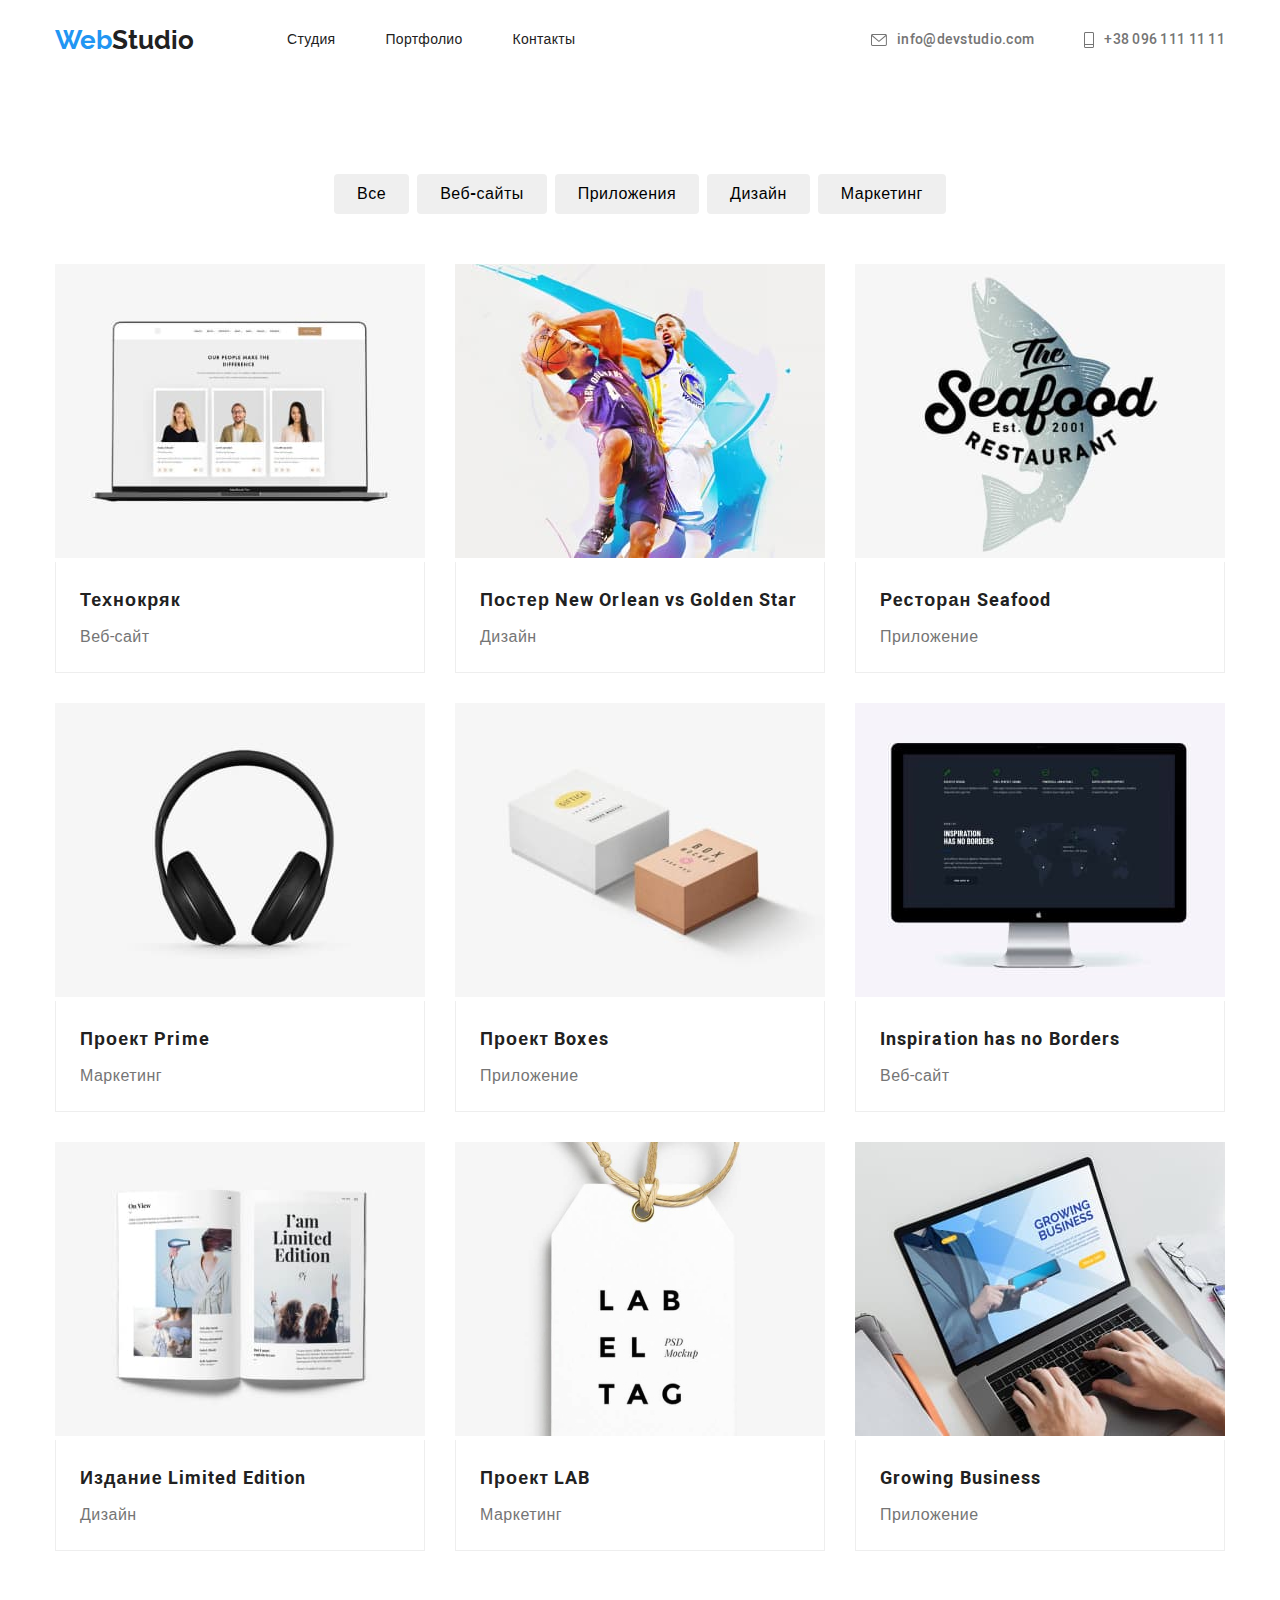
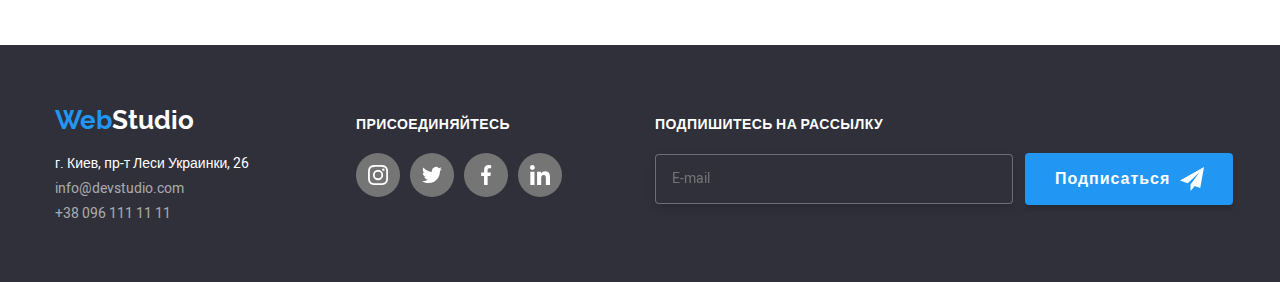
==== commit 36a4a8d3: "4 sass" ====
--- a/portfolio.html
+++ b/portfolio.html
@@ -13,7 +13,7 @@
 <body>
     <!-- Шапка -->
     <header class="header">
-        <div class="container">
+        <div class="container container-portfolio">
         <nav class="main-nav">
             <div class="header-logo">
                 <a href="./index.html" class="logo">Web<span class="title">Studio</span>
@@ -52,7 +52,7 @@
     </header>
     <!-- Наши проекты и работы -->
     <main>
-        <section class="container">
+        <section class="container container-portfolio">
             <h2 class="h2-invis">#</h2>
             <div>
                 <ul class="buttons"> 
--- a/css/main.min.css
+++ b/css/main.min.css
@@ -3,5 +3,5 @@
  Consolas,  'Liberation Mono',  Menlo,- monospace;font-size:1em}small{font-size:80%}sub,sup{font-size:75%;line-height:0;position:relative;vertical-align:baseline}sub{bottom:-0.25em}sup{top:-0.5em}table{text-indent:0;border-color:inherit}button,input,optgroup,select,textarea{font-family:inherit;font-size:100%;line-height:1.15;margin:0}button,select{text-transform:none}button,[type='button'],[type='reset'],[type='submit']{-webkit-appearance:button}::-moz-focus-inner{border-style:none;padding:0}:-moz-focusring{outline:1px dotted ButtonText}:-moz-ui-invalid{box-shadow:none}legend{padding:0}progress{vertical-align:baseline}::-webkit-inner-spin-button,::-webkit-outer-spin-button{height:auto}[type='search']{-webkit-appearance:textfield;outline-offset:-2px}::-webkit-search-decoration{-webkit-appearance:none}::-webkit-file-upload-button{-webkit-appearance:button;font:inherit}summary{display:list-item}@font-face{font-family:'Raleway';src:url("../../fonts/Raleway Bold.woff");font-weight:700;font-style:normal;font-stretch:normal;unicode-range:U+0020-2044}@font-face{font-family:'Roboto400';src:url("../../fonts/Roboto.woff");font-weight:400;font-style:normal;font-stretch:normal;unicode-range:U+0020-2044}@font-face{font-family:'Roboto500';src:url("../../fonts/Roboto Medium.woff");font-weight:500;font-style:normal;font-stretch:normal;unicode-range:U+0020-2044}@font-face{font-family:'Roboto700';src:url("../../fonts/Roboto Bold.woff");font-weight:700;font-style:normal;font-stretch:normal;unicode-range:U+0020-2044}@font-face{font-family:'Roboto900';src:url("../../fonts/Roboto Black.woff");font-weight:900;font-style:normal;font-stretch:normal;unicode-range:U+0020-2044}body{font-family:"Roboto400",sans-serif;color:#757575;background-color:#fff;text-decoration:none;font-size:14px}*{margin:0;padding:0}ul{list-style-type:none}li{display:list-item}.list{padding:0;margin:0;list-style:none}.title{color:#212121}a:hover,a:focus{color:#2196F3}a{text-decoration:none;color:#212121}.h2-invis{display:none}.container.jobs-img{padding-bottom:94px}.title.h2{font-family:"Roboto700";font-size:36px;line-height:42px;text-align:center;letter-spacing:0.03em;margin-bottom:50px;color:#212121}.container{width:1170px;padding-left:15px;padding-right:15px;margin-left:auto;margin-right:auto}.form-close{width:16px;height:16px}.form-p{font-family:"Roboto700";font-size:20px;line-height:1.15;text-align:center;letter-spacing:0.03em;color:#212121;padding-bottom:30px}.form{display:-webkit-box;display:-ms-flexbox;display:flex;-webkit-box-orient:vertical;-webkit-box-direction:normal;-ms-flex-direction:column;flex-direction:column;-webkit-box-sizing:border-box;box-sizing:border-box}.form-field{display:block;position:relative;margin-bottom:28px}.form-input{width:100%;-webkit-box-sizing:border-box;box-sizing:border-box;margin:0;padding:12px 0 12px 42px;font:inherit;border-radius:4px;border:1px solid rgba(33,33,33,0.2)}.form-span{position:absolute;display:inline-block;top:-16px;left:0;font-family:"Roboto400";font-size:12px;line-height:1.16;letter-spacing:0.01em}.person-black,.phone-black,.email-black{width:18px;height:18px;position:absolute;top:50%;left:15px;-webkit-transform:translateY(-50%);transform:translateY(-50%);display:inline-block}.form-input:focus{-webkit-transition-duration:250ms;transition-duration:250ms;-webkit-transition-delay:cubic-bezier(0.4, 0, 0.2, 1);transition-delay:cubic-bezier(0.4, 0, 0.2, 1);border-color:#2196F3;outline:transparent}.form-input:focus ~ .form-icon{-webkit-transition-duration:250ms;transition-duration:250ms;-webkit-transition-delay:cubic-bezier(0.4, 0, 0.2, 1);transition-delay:cubic-bezier(0.4, 0, 0.2, 1);fill:#2196F3}.form-comment{padding:12px 16px}.form .btn-hero{position:absolute;min-width:200px;top:50%;left:50%;-webkit-transform:translate(-50%, 240px);transform:translate(-50%, 240px)}.form .btn-hero:hover,.form .btn-hero:focus{cursor:pointer;background:#188CE8;-webkit-transition-duration:250ms;transition-duration:250ms;-webkit-transition-delay:cubic-bezier(0.4, 0, 0.2, 1);transition-delay:cubic-bezier(0.4, 0, 0.2, 1)}.checkbox{position:absolute;width:1px;height:1px;margin:-1px;border:0;padding:0;clip:rect(0 0 0 0);overflow:hidden}.checkbox-lable{display:-webkit-box;display:-ms-flexbox;display:flex;-webkit-box-align:center;-ms-flex-align:center;align-items:center}.checkbox-text{border-bottom:1px solid #2196F3;color:#2196F3}.checkbox-icon{display:inline-block;width:16px;height:15px;margin-right:8px;border:2px solid #212121;border-radius:4px}.checkbox:checked+.checkbox-icon{background-color:#2196F3;background-image:url(../images/decoration/icon-check-on.svg);background-size:contain;background-origin:border-box;border-color:#2196F3;-webkit-transition-duration:250ms;transition-duration:250ms;-webkit-transition-delay:cubic-bezier(0.4, 0, 0.2, 1);transition-delay:cubic-bezier(0.4, 0, 0.2, 1);transition-duration:250ms;transition-delay:cubic-bezier(0.4, 0, 0.2, 1)}.checkbox:focus+.checkbox-icon{background-image:url(../images/decoration/check.svg);-webkit-transition-duration:250ms;transition-duration:250ms;-webkit-transition-delay:cubic-bezier(0.4, 0, 0.2, 1);transition-delay:cubic-bezier(0.4, 0, 0.2, 1)}.checkbox:focus:checked+.checkbox-icon{background-image:url(../images/decoration/icon-check-on.svg);background-color:#2196F3;-webkit-transition-duration:250ms;transition-duration:250ms;-webkit-transition-delay:cubic-bezier(0.4, 0, 0.2, 1);transition-delay:cubic-bezier(0.4, 0, 0.2, 1)}.checkbox-lable{padding-bottom:30px}.logo{color:#2196F3;font-family:"Raleway",sans-serif;font-size:26px;line-height:1.19}.header-logo{margin-right:93px}.logo-secondary{color:#fff}.buttons{display:-webkit-box;display:-ms-flexbox;display:flex;-webkit-box-pack:center;-ms-flex-pack:center;justify-content:center;padding-bottom:50px}.projects{display:-webkit-box;display:-ms-flexbox;display:flex;-ms-flex-wrap:wrap;flex-wrap:wrap}.projects-list{display:block;width:370px;margin-right:30px;margin-bottom:30px}.projects-list .projects-link{display:block}.projects-list .projects-link:hover,.projects-list .projects-link:focus{-webkit-box-shadow:0px 1px 1px rgba(0,0,0,0.12),0px 4px 4px rgba(0,0,0,0.06),1px 4px 6px rgba(0,0,0,0.16);box-shadow:0px 1px 1px rgba(0,0,0,0.12),0px 4px 4px rgba(0,0,0,0.06),1px 4px 6px rgba(0,0,0,0.16);-webkit-transition-duration:250ms;transition-duration:250ms;-webkit-transition-delay:cubic-bezier(0.4, 0, 0.2, 1);transition-delay:cubic-bezier(0.4, 0, 0.2, 1)}.projects-list:nth-last-child(-n+3){margin-bottom:0}.projects-list:nth-child(3n){margin-right:0}.projects-div{padding:20px 24px;border-left:1px solid #eee;border-right:1px solid #eee;border-bottom:1px solid #eee}.projects-overlay{position:relative;overflow:hidden}.projects-text{display:inline-block;position:absolute;font-family:"Roboto400";font-size:18px;line-height:1.56;letter-spacing:0.03em;padding:63px 24px;color:#fff;bottom:0;left:0;-webkit-transform:translateY(100%);transform:translateY(100%);background-color:rgba(33,150,243,0.9);-webkit-transition:-webkit-transform 250ms cubic-bezier(0.4, 0, 0.2, 1);transition:-webkit-transform 250ms cubic-bezier(0.4, 0, 0.2, 1);transition:transform 250ms cubic-bezier(0.4, 0, 0.2, 1);transition:transform 250ms cubic-bezier(0.4, 0, 0.2, 1), -webkit-transform 250ms cubic-bezier(0.4, 0, 0.2, 1)}.overlay{position:relative}.projects-link:hover .projects-text,.projects-link:focus .projects-text{-webkit-transform:translateY(0);transform:translateY(0);-webkit-transition-duration:250ms;transition-duration:250ms;-webkit-transition-delay:cubic-bezier(0.4, 0, 0.2, 1);transition-delay:cubic-bezier(0.4, 0, 0.2, 1)}.projects .title{font-family:"Roboto700";font-size:18px;line-height:2;letter-spacing:0.06em;padding-bottom:4px}.projects .portfolio-jobs{font-family:"Roboto400";font-size:16px;line-height:1.87;letter-spacing:0.03em;color:#757575}.social-icon{display:block;-webkit-box-pack:center;-ms-flex-pack:center;justify-content:center;-webkit-box-align:center;-ms-flex-align:center;align-items:center}.social-link{display:-webkit-box;display:-ms-flexbox;display:flex;-webkit-box-pack:center;-ms-flex-pack:center;justify-content:center;-webkit-box-align:center;-ms-flex-align:center;align-items:center;width:44px;height:44px;border-radius:50%}.logo-icon{display:block;width:20px;height:20px;fill:#afb1b8}.social-link:hover,.social-link:focus{background-color:#2196F3;-webkit-transition-duration:250ms;transition-duration:250ms;-webkit-transition-delay:cubic-bezier(0.4, 0, 0.2, 1);transition-delay:cubic-bezier(0.4, 0, 0.2, 1)}.social-link:hover .logo-icon,.social-link:focus .logo-icon{fill:#fff;-webkit-transition-duration:250ms;transition-duration:250ms;-webkit-transition-delay:cubic-bezier(0.4, 0, 0.2, 1);transition-delay:cubic-bezier(0.4, 0, 0.2, 1)}.btn-hero{display:inline-block;color:#fff;background-color:#2196F3;border-radius:4px;border:1px solid transparent;min-width:200px;font-size:16px;font-weight:700;line-height:1.88;letter-spacing:0.06em;padding:10px 32px;-webkit-box-align:center;-ms-flex-align:center;align-items:center;text-align:center;-webkit-box-shadow:0px 4px 4px rgba(0,0,0,0.15);box-shadow:0px 4px 4px rgba(0,0,0,0.15)}.btn-hero:hover,.btn-hero:focus{color:#fff;cursor:pointer}.btn{display:inline-block;font-family:"Roboto700";font-size:16px;line-height:162%;letter-spacing:0.03em;padding:6px 22px;border:1px solid transparent;border-radius:4px;min-width:73px}.buttons-list:not(:last-child){margin-right:8px}.btn:hover,.btn:focus{color:#fff;background-color:#2196F3;outline:none;-webkit-transition-duration:250ms;transition-duration:250ms;-webkit-transition-delay:cubic-bezier(0.4, 0, 0.2, 1);transition-delay:cubic-bezier(0.4, 0, 0.2, 1)}.btn-footer{display:-webkit-box;display:-ms-flexbox;display:flex;-webkit-box-align:center;-ms-flex-align:center;align-items:center;text-align:center;color:#fff;background-color:#2196F3;border-radius:4px;border:1px solid transparent;font-size:16px;font-weight:700;line-height:1.88;letter-spacing:0.06em;padding:10px 28px 10px 29px;-webkit-box-shadow:0px 4px 4px rgba(0,0,0,0.15);box-shadow:0px 4px 4px rgba(0,0,0,0.15)}.btn-footer:hover,.btn-footer:focus{cursor:pointer;-webkit-transition-duration:250ms;transition-duration:250ms;-webkit-transition-delay:cubic-bezier(0.4, 0, 0.2, 1);transition-delay:cubic-bezier(0.4, 0, 0.2, 1)}.header{background-color:#fff}.main-nav{display:-webkit-box;display:-ms-flexbox;display:flex;-webkit-box-align:center;-ms-flex-align:center;align-items:center}.site-nav{display:-webkit-box;display:-ms-flexbox;display:flex}.site-nav .link:hover,.site-nav .link:focus{color:#2196F3;-webkit-transition-duration:250ms;transition-duration:250ms;-webkit-transition-delay:cubic-bezier(0.4, 0, 0.2, 1);transition-delay:cubic-bezier(0.4, 0, 0.2, 1)}.site-nav .link,.auth-nav .link{display:block;font-family:"Roboto500";line-height:1.14;letter-spacing:0.02em;padding-top:32px;padding-bottom:32px;color:#212121;position:relative}.link::after{content:'';display:block;width:100%;height:5px;background-color:#2196F3;position:absolute;left:0;bottom:0;-webkit-transform:scaleX(0);transform:scaleX(0);-webkit-transition:-webkit-transform 250ms cubic-bezier(0.4, 0, 0.2, 1);transition:-webkit-transform 250ms cubic-bezier(0.4, 0, 0.2, 1);transition:transform 250ms cubic-bezier(0.4, 0, 0.2, 1);transition:transform 250ms cubic-bezier(0.4, 0, 0.2, 1), -webkit-transform 250ms cubic-bezier(0.4, 0, 0.2, 1);border-radius:2px}.site-nav .link:hover::after{-webkit-transform:scaleX(1);transform:scaleX(1)}.item{margin-right:50px}.envelope-icon{padding:0;border:none;width:16px;height:12px;margin-right:10px}.vector-icon{padding:0;border:none;width:10px;height:16px;margin-right:10px}.item.envelope,.item.vector{fill:#757575}.item:last-child{margin-right:0}.auth-nav{display:-webkit-box;display:-ms-flexbox;display:flex;margin-left:auto;color:#757575}.item .link{display:-webkit-box;display:-ms-flexbox;display:flex;-webkit-box-align:center;-ms-flex-align:center;align-items:center}.auth-nav .link{color:#757575}.auth-nav .link,.auth-nav .envelope-icon,.auth-nav .vector-icon{-webkit-transition-duration:250ms;transition-duration:250ms;-webkit-transition-delay:cubic-bezier(0.4, 0, 0.2, 1);transition-delay:cubic-bezier(0.4, 0, 0.2, 1)}.auth-nav .link:hover .envelope-icon,.auth-nav .link:focus .envelope-icon,.auth-nav .link:hover .vector-icon,.auth-nav .link:focus .vector-icon,.auth-nav .link:hover,.auth-nav .link:focus{color:#2196F3;fill:#2196F3}.hero-page{max-width:1600px;margin-left:auto;margin-right:auto;background-color:#c4c4c4;background-image:-webkit-gradient(linear, left top, right top, from(rgba(47,48,58,0.4)), to(rgba(47,48,58,0.4))),url(../images/decoration/bcgfon.jpg);background-image:linear-gradient(to right, rgba(47,48,58,0.4), rgba(47,48,58,0.4)),url(../images/decoration/bcgfon.jpg);background-repeat:no-repeat;background-position:center;text-align:center;padding-bottom:200px;padding-top:200px}.hero{font-family:"Roboto900";font-size:44px;line-height:136%;color:#fff;letter-spacing:0.06em;text-transform:uppercase;padding-bottom:30px}.backdrop{position:fixed;top:0;left:0;width:100%;height:100%;background:rgba(0,0,0,0.2);opacity:1;-webkit-transition:opacity 250ms cubic-bezier(0.4, 0, 0.2, 1);transition:opacity 250ms cubic-bezier(0.4, 0, 0.2, 1)}.backdrop.is-hidden{opacity:0;pointer-events:none}.modal{position:absolute;top:50%;left:50%;width:528px;height:581px;background-color:#fff;-webkit-transform:translate(-50%, -50%);transform:translate(-50%, -50%);padding:40px}.close-button{display:-webkit-box;display:-ms-flexbox;display:flex;-webkit-box-pack:center;-ms-flex-pack:center;justify-content:center;-webkit-box-align:center;-ms-flex-align:center;align-items:center;width:30px;height:30px;position:absolute;top:8px;right:8px;border:1px solid rgba(0,0,0,0.1);-webkit-box-sizing:border-box;box-sizing:border-box;background-color:#fff;border:1px solid rgba(0,0,0,0.1);border-radius:50%}.close-button:hover .form-close,.close-button:focus .form-close{fill:#2196F3;-webkit-transition-duration:250ms;transition-duration:250ms;-webkit-transition-delay:cubic-bezier(0.4, 0, 0.2, 1);transition-delay:cubic-bezier(0.4, 0, 0.2, 1)}.our-jobs{padding-top:94px;padding-bottom:94px}.jobs-img .title,.team>h2{font-family:"Roboto700";font-size:36px;line-height:1.16;letter-spacing:0.03em}.pictures{display:-webkit-box;display:-ms-flexbox;display:flex}.pictures img{margin-right:30px;display:block}.card{position:relative}.card-text{display:-webkit-box;display:-ms-flexbox;display:flex;width:370px;height:70px;font-family:"Roboto700";font-size:14px;line-height:1.14;-webkit-box-pack:center;-ms-flex-pack:center;justify-content:center;-webkit-box-align:center;-ms-flex-align:center;align-items:center;letter-spacing:0.03em;text-transform:uppercase;color:#fff;background-color:rgba(47,48,58,0.8);position:absolute;bottom:0;left:0}.pictures img:last-child{margin-right:0}.title.works{margin-bottom:10px}.features{display:-webkit-box;display:-ms-flexbox;display:flex;-ms-flex-wrap:wrap;flex-wrap:wrap}.features>.item{margin-right:30px}.features .title{font-family:"Roboto700";line-height:1.14;letter-spacing:0.03em;text-transform:uppercase}.features p{font-family:"Roboto400";line-height:1.71;letter-spacing:0.03em}.features-list{margin-right:30px;width:270px}.features-list:last-child{margin-right:0}.features-icon{display:block;height:120px;margin-bottom:30px;background:#F5F4FA;border-radius:4px}.antenna-icon,.clock-icon,.diagram-icon,.astronaut-icon{width:70px;height:70px;padding:25px 100px}.bcg-our-team{background-color:#F5F4FA}.container.our-team{background-color:#F5F4FA;padding-top:94px;padding-bottom:94px}.team-list{background-color:#fff;margin-right:30px;text-align:center;-webkit-box-shadow:0px 1px 3px rgba(0,0,0,0.12),0px 1px 1px rgba(0,0,0,0.14),0px 2px 1px rgba(0,0,0,0.2);box-shadow:0px 1px 3px rgba(0,0,0,0.12),0px 1px 1px rgba(0,0,0,0.14),0px 2px 1px rgba(0,0,0,0.2)}.team-list:last-child{margin-right:0}.workers>img{margin-bottom:30px;display:block}.title.name{font-family:"Roboto500";font-size:16px;line-height:1.18;letter-spacing:0.03em;margin-bottom:10px}.workers-prof{margin-bottom:16px}.social-list{display:-webkit-box;display:-ms-flexbox;display:flex;padding:0 32px 30px}.social-icon:not(:last-child){margin-right:10px}.footer{background-color:#2F303A;padding-top:60px;padding-bottom:60px}.logo-footer{display:-webkit-box;display:-ms-flexbox;display:flex;-webkit-box-pack:justify;-ms-flex-pack:justify;justify-content:space-between}.logo-div{margin-bottom:20px}.footer .link{color:rgba(255,255,255,0.6)}.footer-p{margin-bottom:9px;color:#fff;width:231px}.footer-p:last-child{margin-bottom:0}.footer .link:hover,.footer .link:focus{color:#2196F3;-webkit-transition-duration:250ms;transition-duration:250ms;-webkit-transition-delay:cubic-bezier(0.4, 0, 0.2, 1);transition-delay:cubic-bezier(0.4, 0, 0.2, 1)}.footer-block{padding-bottom:0;margin-bottom:0;padding-right:70px}.footer-h3{font-family:"Roboto700";font-size:14px;line-height:1.14;letter-spacing:0.03em;text-transform:uppercase;color:#fff;margin-bottom:20px;padding-top:12px}.footer-social .social-icon{margin-bottom:0}.menu{padding:0;margin:0;list-style:none;display:-webkit-box;display:-ms-flexbox;display:flex}.menu-item{margin-right:15px;outline:2px solid tomato}.menu-link{display:block;padding:10px 20px;text-decoration:none;background-color:teal;color:#fff}.static-clients{padding-top:94px;padding-bottom:94px}.clients-list{display:-webkit-box;display:-ms-flexbox;display:flex}.client{width:170px;height:90px;border:1px solid #AFB1B8;border-radius:4px;margin-right:30px;-webkit-box-sizing:border-box;box-sizing:border-box}.client-link{display:-webkit-box;display:-ms-flexbox;display:flex;width:170px;height:90px;-webkit-box-align:center;-ms-flex-align:center;align-items:center;-webkit-box-pack:center;-ms-flex-pack:center;justify-content:center}.client:last-child{margin-right:0}.logo{fill:#afb1b8}.client:hover .logo,.client:focus .logo{fill:#2196F3;-webkit-transition-duration:250ms;transition-duration:250ms;-webkit-transition-delay:cubic-bezier(0.4, 0, 0.2, 1);transition-delay:cubic-bezier(0.4, 0, 0.2, 1)}.client:hover,.client:focus{border-color:#2196F3;-webkit-transition-duration:250ms;transition-duration:250ms;-webkit-transition-delay:cubic-bezier(0.4, 0, 0.2, 1);transition-delay:cubic-bezier(0.4, 0, 0.2, 1)}.footer-shared{display:-webkit-box;display:-ms-flexbox;display:flex;-webkit-box-orient:vertical;-webkit-box-direction:normal;-ms-flex-direction:column;flex-direction:column;padding-left:93px}.footer-distribution{display:-webkit-box;display:-ms-flexbox;display:flex;-webkit-box-align:center;-ms-flex-align:center;align-items:center}.footer-input{background-color:#2F303A;width:358px;height:50px;border-radius:4px;border:1px solid rgba(255,255,255,0.3);-webkit-box-sizing:border-box;box-sizing:border-box;-webkit-filter:drop-shadow(0px 4px 4px rgba(0,0,0,0.15));filter:drop-shadow(0px 4px 4px rgba(0,0,0,0.15));padding:15px 16px}.footer-distribution .btn-footer{margin-left:12px}.footer-distribution .footer-svg{margin-left:10px}.footer-distribution{position:relative}.footer-social .social-list{padding:0;margin:0}.footer-social .social-link{background-color:#757575}.footer-social .logo-icon{fill:#fff}.footer-social .social-link:hover,.footer-social .social-link:focus{background-color:#2196F3}
+ monospace;font-size:1em}small{font-size:80%}sub,sup{font-size:75%;line-height:0;position:relative;vertical-align:baseline}sub{bottom:-0.25em}sup{top:-0.5em}table{text-indent:0;border-color:inherit}button,input,optgroup,select,textarea{font-family:inherit;font-size:100%;line-height:1.15;margin:0}button,select{text-transform:none}button,[type='button'],[type='reset'],[type='submit']{-webkit-appearance:button}::-moz-focus-inner{border-style:none;padding:0}:-moz-focusring{outline:1px dotted ButtonText}:-moz-ui-invalid{box-shadow:none}legend{padding:0}progress{vertical-align:baseline}::-webkit-inner-spin-button,::-webkit-outer-spin-button{height:auto}[type='search']{-webkit-appearance:textfield;outline-offset:-2px}::-webkit-search-decoration{-webkit-appearance:none}::-webkit-file-upload-button{-webkit-appearance:button;font:inherit}summary{display:list-item}@font-face{font-family:'Raleway';src:url("../../fonts/Raleway Bold.woff");font-weight:700;font-style:normal;font-stretch:normal;unicode-range:U+0020-2044}@font-face{font-family:'Roboto400';src:url("../../fonts/Roboto.woff");font-weight:400;font-style:normal;font-stretch:normal;unicode-range:U+0020-2044}@font-face{font-family:'Roboto500';src:url("../../fonts/Roboto Medium.woff");font-weight:500;font-style:normal;font-stretch:normal;unicode-range:U+0020-2044}@font-face{font-family:'Roboto700';src:url("../../fonts/Roboto Bold.woff");font-weight:700;font-style:normal;font-stretch:normal;unicode-range:U+0020-2044}@font-face{font-family:'Roboto900';src:url("../../fonts/Roboto Black.woff");font-weight:900;font-style:normal;font-stretch:normal;unicode-range:U+0020-2044}body{font-family:"Roboto400",sans-serif;color:#757575;background-color:#fff;text-decoration:none;font-size:14px}*{margin:0;padding:0}ul{list-style-type:none}li{display:list-item}.list{padding:0;margin:0;list-style:none}.title{color:#212121}a{text-decoration:none;color:#212121}a:hover,a:focus{color:#2196F3}.h2-invis{display:none}.container.jobs-img{padding-bottom:94px}.title.h2{font-family:"Roboto700",sans-serif;font-size:36px;line-height:42px;text-align:center;letter-spacing:0.03em;margin-bottom:50px;color:#212121}.container{width:1200px;padding-left:15px;padding-right:15px;margin-left:auto;margin-right:auto}.container.container-portfolio{padding-bottom:94px}.hero{font-family:"Roboto900",sans-serif;font-size:44px;line-height:136%;color:#fff;letter-spacing:0.06em;text-transform:uppercase;padding-bottom:30px}.hero-page{max-width:1600px;margin-left:auto;margin-right:auto;background-color:#c4c4c4;background-image:-webkit-gradient(linear, left top, right top, from(rgba(47,48,58,0.4)), to(rgba(47,48,58,0.4))),url(../images/decoration/bcgfon.jpg);background-image:linear-gradient(to right, rgba(47,48,58,0.4), rgba(47,48,58,0.4)),url(../images/decoration/bcgfon.jpg);background-repeat:no-repeat;background-position:center;text-align:center;padding-bottom:200px;padding-top:200px}.backdrop{position:fixed;top:0;left:0;width:100%;height:100%;background:rgba(0,0,0,0.2);opacity:1;-webkit-transition:opacity 250ms cubic-bezier(0.4, 0, 0.2, 1);transition:opacity 250ms cubic-bezier(0.4, 0, 0.2, 1)}.backdrop.is-hidden{opacity:0;pointer-events:none}.modal{position:absolute;top:50%;left:50%;width:528px;height:581px;background-color:#fff;-webkit-transform:translate(-50%, -50%);transform:translate(-50%, -50%);padding:40px}.close-button{display:-webkit-box;display:-ms-flexbox;display:flex;-webkit-box-pack:center;-ms-flex-pack:center;justify-content:center;-webkit-box-align:center;-ms-flex-align:center;align-items:center;width:30px;height:30px;position:absolute;top:8px;right:8px;border:1px solid rgba(0,0,0,0.1);-webkit-box-sizing:border-box;box-sizing:border-box;background-color:#fff;border:1px solid rgba(0,0,0,0.1);border-radius:50%}.close-button:hover .form-close,.close-button:focus .form-close{fill:#2196F3;-webkit-transition-duration:250ms;transition-duration:250ms;-webkit-transition-delay:cubic-bezier(0.4, 0, 0.2, 1);transition-delay:cubic-bezier(0.4, 0, 0.2, 1)}.form{display:-webkit-box;display:-ms-flexbox;display:flex;-webkit-box-orient:vertical;-webkit-box-direction:normal;-ms-flex-direction:column;flex-direction:column;-webkit-box-sizing:border-box;box-sizing:border-box}.form-close{width:16px;height:16px}.form-p{font-family:"Roboto700",sans-serif;font-size:20px;line-height:1.15;text-align:center;letter-spacing:0.03em;color:#212121;padding-bottom:30px}.form-field{display:block;position:relative;margin-bottom:28px}.form-input{width:100%;-webkit-box-sizing:border-box;box-sizing:border-box;margin:0;padding:12px 0 12px 42px;font:inherit;border-radius:4px;border:1px solid rgba(33,33,33,0.2)}.form-input:focus{-webkit-transition-duration:250ms;transition-duration:250ms;-webkit-transition-delay:cubic-bezier(0.4, 0, 0.2, 1);transition-delay:cubic-bezier(0.4, 0, 0.2, 1);border-color:#2196F3;outline:transparent}.form-span{position:absolute;display:inline-block;top:-16px;left:0;font-family:"Roboto400",sans-serif;font-size:12px;line-height:1.16;letter-spacing:0.01em}.form-comment{padding:12px 16px}.person-black,.phone-black,.email-black{width:18px;height:18px;position:absolute;top:50%;left:15px;-webkit-transform:translateY(-50%);transform:translateY(-50%);display:inline-block}.form-input:focus ~ .form-icon{-webkit-transition-duration:250ms;transition-duration:250ms;-webkit-transition-delay:cubic-bezier(0.4, 0, 0.2, 1);transition-delay:cubic-bezier(0.4, 0, 0.2, 1);fill:#2196F3}.form .btn-hero{position:absolute;min-width:200px;top:50%;left:50%;-webkit-transform:translate(-50%, 240px);transform:translate(-50%, 240px)}.form .btn-hero:hover,.form .btn-hero:focus{cursor:pointer;background:#188CE8;-webkit-transition-duration:250ms;transition-duration:250ms;-webkit-transition-delay:cubic-bezier(0.4, 0, 0.2, 1);transition-delay:cubic-bezier(0.4, 0, 0.2, 1)}.checkbox{position:absolute;width:1px;height:1px;margin:-1px;border:0;padding:0;clip:rect(0 0 0 0);overflow:hidden}.checkbox-lable{display:-webkit-box;display:-ms-flexbox;display:flex;-webkit-box-align:center;-ms-flex-align:center;align-items:center}.checkbox-text{border-bottom:1px solid #2196F3;color:#2196F3}.checkbox-icon{display:inline-block;width:16px;height:15px;margin-right:8px;border:2px solid #212121;border-radius:4px}.checkbox-lable{padding-bottom:30px}.checkbox:checked+.checkbox-icon{background-color:#2196F3;background-image:url(../images/decoration/icon-check-on.svg);background-size:contain;background-origin:border-box;border-color:#2196F3;-webkit-transition-duration:250ms;transition-duration:250ms;-webkit-transition-delay:cubic-bezier(0.4, 0, 0.2, 1);transition-delay:cubic-bezier(0.4, 0, 0.2, 1);transition-duration:250ms;transition-delay:cubic-bezier(0.4, 0, 0.2, 1)}.checkbox:focus+.checkbox-icon{background-image:url(../images/decoration/check.svg);-webkit-transition-duration:250ms;transition-duration:250ms;-webkit-transition-delay:cubic-bezier(0.4, 0, 0.2, 1);transition-delay:cubic-bezier(0.4, 0, 0.2, 1)}.checkbox:focus:checked+.checkbox-icon{background-image:url(../images/decoration/icon-check-on.svg);background-color:#2196F3;-webkit-transition-duration:250ms;transition-duration:250ms;-webkit-transition-delay:cubic-bezier(0.4, 0, 0.2, 1);transition-delay:cubic-bezier(0.4, 0, 0.2, 1)}.logo{color:#2196F3;font-family:"Raleway",sans-serif;font-size:26px;line-height:1.19}.logo-secondary{color:#fff}.header-logo{margin-right:93px}.buttons{display:-webkit-box;display:-ms-flexbox;display:flex;-webkit-box-pack:center;-ms-flex-pack:center;justify-content:center;padding-bottom:50px}.projects{display:-webkit-box;display:-ms-flexbox;display:flex;-ms-flex-wrap:wrap;flex-wrap:wrap}.projects-list{display:block;width:370px;margin-right:30px;margin-bottom:30px}.projects-div{padding:20px 24px;border-left:1px solid #eee;border-right:1px solid #eee;border-bottom:1px solid #eee}.projects-overlay{position:relative;overflow:hidden}.projects-text{display:inline-block;position:absolute;font-family:"Roboto400",sans-serif;font-size:18px;line-height:1.56;letter-spacing:0.03em;padding:63px 24px;color:#fff;bottom:0;left:0;-webkit-transform:translateY(100%);transform:translateY(100%);background-color:rgba(33,150,243,0.9);-webkit-transition:-webkit-transform 250ms cubic-bezier(0.4, 0, 0.2, 1);transition:-webkit-transform 250ms cubic-bezier(0.4, 0, 0.2, 1);transition:transform 250ms cubic-bezier(0.4, 0, 0.2, 1);transition:transform 250ms cubic-bezier(0.4, 0, 0.2, 1), -webkit-transform 250ms cubic-bezier(0.4, 0, 0.2, 1)}.projects .title{font-family:"Roboto700",sans-serif;font-size:18px;line-height:2;letter-spacing:0.06em;padding-bottom:4px}.projects .portfolio-jobs{font-family:"Roboto400",sans-serif;font-size:16px;line-height:1.87;letter-spacing:0.03em;color:#757575}.projects-list .projects-link{display:block}.projects-list .projects-link:hover,.projects-list .projects-link:focus{-webkit-box-shadow:0px 1px 1px rgba(0,0,0,0.12),0px 4px 4px rgba(0,0,0,0.06),1px 4px 6px rgba(0,0,0,0.16);box-shadow:0px 1px 1px rgba(0,0,0,0.12),0px 4px 4px rgba(0,0,0,0.06),1px 4px 6px rgba(0,0,0,0.16);-webkit-transition-duration:250ms;transition-duration:250ms;-webkit-transition-delay:cubic-bezier(0.4, 0, 0.2, 1);transition-delay:cubic-bezier(0.4, 0, 0.2, 1)}.projects-list:nth-last-child(-n+3){margin-bottom:0}.projects-list:nth-child(3n){margin-right:0}.overlay{position:relative}.projects-link:hover .projects-text,.projects-link:focus .projects-text{-webkit-transform:translateY(0);transform:translateY(0);-webkit-transition-duration:250ms;transition-duration:250ms;-webkit-transition-delay:cubic-bezier(0.4, 0, 0.2, 1);transition-delay:cubic-bezier(0.4, 0, 0.2, 1)}.social-icon{display:block;-webkit-box-pack:center;-ms-flex-pack:center;justify-content:center;-webkit-box-align:center;-ms-flex-align:center;align-items:center}.social-link{display:-webkit-box;display:-ms-flexbox;display:flex;-webkit-box-pack:center;-ms-flex-pack:center;justify-content:center;-webkit-box-align:center;-ms-flex-align:center;align-items:center;width:44px;height:44px;border-radius:50%}.social-link:hover,.social-link:focus{background-color:#2196F3;-webkit-transition-duration:250ms;transition-duration:250ms;-webkit-transition-delay:cubic-bezier(0.4, 0, 0.2, 1);transition-delay:cubic-bezier(0.4, 0, 0.2, 1)}.social-link:hover .logo-icon,.social-link:focus .logo-icon{fill:#fff;-webkit-transition-duration:250ms;transition-duration:250ms;-webkit-transition-delay:cubic-bezier(0.4, 0, 0.2, 1);transition-delay:cubic-bezier(0.4, 0, 0.2, 1)}.logo-icon{display:block;width:20px;height:20px;fill:#afb1b8}.btn-hero{display:inline-block;color:#fff;background-color:#2196F3;border-radius:4px;border:1px solid transparent;min-width:200px;font-size:16px;font-weight:700;line-height:1.88;letter-spacing:0.06em;padding:10px 32px;-webkit-box-align:center;-ms-flex-align:center;align-items:center;text-align:center;-webkit-box-shadow:0px 4px 4px rgba(0,0,0,0.15);box-shadow:0px 4px 4px rgba(0,0,0,0.15)}.btn-hero:hover,.btn-hero:focus{color:#fff;cursor:pointer}.btn{display:inline-block;font-family:"Roboto700",sans-serif;font-size:16px;line-height:162%;letter-spacing:0.03em;padding:6px 22px;border:1px solid transparent;border-radius:4px;min-width:73px}.btn:hover,.btn:focus{color:#fff;background-color:#2196F3;outline:none;-webkit-transition-duration:250ms;transition-duration:250ms;-webkit-transition-delay:cubic-bezier(0.4, 0, 0.2, 1);transition-delay:cubic-bezier(0.4, 0, 0.2, 1)}.buttons-list:not(:last-child){margin-right:8px}.btn-footer{display:-webkit-box;display:-ms-flexbox;display:flex;-webkit-box-align:center;-ms-flex-align:center;align-items:center;text-align:center;color:#fff;background-color:#2196F3;border-radius:4px;border:1px solid transparent;font-size:16px;font-weight:700;line-height:1.88;letter-spacing:0.06em;padding:10px 28px 10px 29px;-webkit-box-shadow:0px 4px 4px rgba(0,0,0,0.15);box-shadow:0px 4px 4px rgba(0,0,0,0.15)}.btn-footer:hover,.btn-footer:focus{cursor:pointer;-webkit-transition-duration:250ms;transition-duration:250ms;-webkit-transition-delay:cubic-bezier(0.4, 0, 0.2, 1);transition-delay:cubic-bezier(0.4, 0, 0.2, 1)}.header{background-color:#fff}.main-nav{display:-webkit-box;display:-ms-flexbox;display:flex;-webkit-box-align:center;-ms-flex-align:center;align-items:center}.site-nav{display:-webkit-box;display:-ms-flexbox;display:flex}.site-nav .link:hover,.site-nav .link:focus{color:#2196F3;-webkit-transition-duration:250ms;transition-duration:250ms;-webkit-transition-delay:cubic-bezier(0.4, 0, 0.2, 1);transition-delay:cubic-bezier(0.4, 0, 0.2, 1)}.site-nav .link,.auth-nav .link{display:block;font-family:"Roboto500",sans-serif;line-height:1.14;letter-spacing:0.02em;padding-top:32px;padding-bottom:32px;color:#212121;position:relative}.link::after{content:'';display:block;width:100%;height:5px;background-color:#2196F3;position:absolute;left:0;bottom:0;-webkit-transform:scaleX(0);transform:scaleX(0);-webkit-transition:-webkit-transform 250ms cubic-bezier(0.4, 0, 0.2, 1);transition:-webkit-transform 250ms cubic-bezier(0.4, 0, 0.2, 1);transition:transform 250ms cubic-bezier(0.4, 0, 0.2, 1);transition:transform 250ms cubic-bezier(0.4, 0, 0.2, 1), -webkit-transform 250ms cubic-bezier(0.4, 0, 0.2, 1);border-radius:2px}.site-nav .link:hover::after{-webkit-transform:scaleX(1);transform:scaleX(1)}.item{margin-right:50px}.item:last-child{margin-right:0}.item .link{display:-webkit-box;display:-ms-flexbox;display:flex;-webkit-box-align:center;-ms-flex-align:center;align-items:center}.item.envelope,.item.vector{fill:#757575}.envelope-icon{padding:0;border:none;width:16px;height:12px;margin-right:10px}.vector-icon{padding:0;border:none;width:10px;height:16px;margin-right:10px}.auth-nav{display:-webkit-box;display:-ms-flexbox;display:flex;margin-left:auto;color:#757575}.auth-nav .link{color:#757575}.auth-nav .link,.auth-nav .envelope-icon,.auth-nav .vector-icon{-webkit-transition-duration:250ms;transition-duration:250ms;-webkit-transition-delay:cubic-bezier(0.4, 0, 0.2, 1);transition-delay:cubic-bezier(0.4, 0, 0.2, 1)}.auth-nav .link:hover .envelope-icon,.auth-nav .link:focus .envelope-icon,.auth-nav .link:hover .vector-icon,.auth-nav .link:focus .vector-icon,.auth-nav .link:hover,.auth-nav .link:focus{color:#2196F3;fill:#2196F3}.our-jobs{padding-top:94px;padding-bottom:94px}.jobs-img .title,.team>h2{font-family:"Roboto700",sans-serif;font-size:36px;line-height:1.16;letter-spacing:0.03em}.pictures{display:-webkit-box;display:-ms-flexbox;display:flex}.pictures img{margin-right:30px;display:block}.card{position:relative}.card-text{display:-webkit-box;display:-ms-flexbox;display:flex;width:370px;height:70px;font-family:"Roboto700",sans-serif;font-size:14px;line-height:1.14;-webkit-box-pack:center;-ms-flex-pack:center;justify-content:center;-webkit-box-align:center;-ms-flex-align:center;align-items:center;letter-spacing:0.03em;text-transform:uppercase;color:#fff;background-color:rgba(47,48,58,0.8);position:absolute;bottom:0;left:0}.pictures img:last-child{margin-right:0}.title.works{margin-bottom:10px}.features{display:-webkit-box;display:-ms-flexbox;display:flex;-ms-flex-wrap:wrap;flex-wrap:wrap}.features .title{font-family:"Roboto700",sans-serif;line-height:1.14;letter-spacing:0.03em;text-transform:uppercase}.features p{font-family:"Roboto400",sans-serif;line-height:1.71;letter-spacing:0.03em}.features-icon{display:block;height:120px;margin-bottom:30px;background:#F5F4FA;border-radius:4px}.features>.item{margin-right:30px}.features-list{margin-right:30px;width:270px}.features-list:last-child{margin-right:0}.antenna-icon,.clock-icon,.diagram-icon,.astronaut-icon{width:70px;height:70px;padding:25px 100px}.bcg-our-team{background-color:#F5F4FA}.container.our-team{background-color:#F5F4FA;padding-top:94px;padding-bottom:94px}.team-list{background-color:#fff;margin-right:30px;text-align:center;-webkit-box-shadow:0px 1px 3px rgba(0,0,0,0.12),0px 1px 1px rgba(0,0,0,0.14),0px 2px 1px rgba(0,0,0,0.2);box-shadow:0px 1px 3px rgba(0,0,0,0.12),0px 1px 1px rgba(0,0,0,0.14),0px 2px 1px rgba(0,0,0,0.2)}.team-list:last-child{margin-right:0}.workers>img{margin-bottom:30px;display:block}.title.name{font-family:"Roboto500",sans-serif;font-size:16px;line-height:1.18;letter-spacing:0.03em;margin-bottom:10px}.workers-prof{margin-bottom:16px}.social-list{display:-webkit-box;display:-ms-flexbox;display:flex;padding:0 32px 30px}.social-icon:not(:last-child){margin-right:10px}.footer{background-color:#2F303A;padding-top:60px;padding-bottom:60px}.footer .link{color:rgba(255,255,255,0.6)}.footer .link:hover,.footer .link:focus{color:#2196F3;-webkit-transition-duration:250ms;transition-duration:250ms;-webkit-transition-delay:cubic-bezier(0.4, 0, 0.2, 1);transition-delay:cubic-bezier(0.4, 0, 0.2, 1)}.footer-p{margin-bottom:9px;color:#fff;width:231px}.footer-p:last-child{margin-bottom:0}.footer-block{padding-bottom:0;margin-bottom:0;padding-right:70px}.footer-h3{font-family:"Roboto700",sans-serif;font-size:14px;line-height:1.14;letter-spacing:0.03em;text-transform:uppercase;color:#fff;margin-bottom:20px;padding-top:12px}.logo-footer{display:-webkit-box;display:-ms-flexbox;display:flex;-webkit-box-pack:justify;-ms-flex-pack:justify;justify-content:space-between}.logo-div{margin-bottom:20px}.footer-social .social-icon{margin-bottom:0}.menu{padding:0;margin:0;list-style:none;display:-webkit-box;display:-ms-flexbox;display:flex}.menu-item{margin-right:15px;outline:2px solid tomato}.menu-link{display:block;padding:10px 20px;text-decoration:none;background-color:teal;color:#fff}.static-clients{padding-top:94px;padding-bottom:94px}.clients-list{display:-webkit-box;display:-ms-flexbox;display:flex}.client{width:170px;height:90px;border:1px solid #AFB1B8;border-radius:4px;margin-right:30px;-webkit-box-sizing:border-box;box-sizing:border-box}.client-link{display:-webkit-box;display:-ms-flexbox;display:flex;width:170px;height:90px;-webkit-box-align:center;-ms-flex-align:center;align-items:center;-webkit-box-pack:center;-ms-flex-pack:center;justify-content:center}.client:last-child{margin-right:0}.client:hover,.client:focus{border-color:#2196F3;-webkit-transition-duration:250ms;transition-duration:250ms;-webkit-transition-delay:cubic-bezier(0.4, 0, 0.2, 1);transition-delay:cubic-bezier(0.4, 0, 0.2, 1)}.logo{fill:#afb1b8}.client:hover .logo,.client:focus .logo{fill:#2196F3;-webkit-transition-duration:250ms;transition-duration:250ms;-webkit-transition-delay:cubic-bezier(0.4, 0, 0.2, 1);transition-delay:cubic-bezier(0.4, 0, 0.2, 1)}.footer-shared{display:-webkit-box;display:-ms-flexbox;display:flex;-webkit-box-orient:vertical;-webkit-box-direction:normal;-ms-flex-direction:column;flex-direction:column;padding-left:93px}.footer-input{background-color:#2F303A;width:358px;height:50px;border-radius:4px;border:1px solid rgba(255,255,255,0.3);-webkit-box-sizing:border-box;box-sizing:border-box;-webkit-filter:drop-shadow(0px 4px 4px rgba(0,0,0,0.15));filter:drop-shadow(0px 4px 4px rgba(0,0,0,0.15));padding:15px 16px}.footer-distribution{position:relative;display:-webkit-box;display:-ms-flexbox;display:flex;-webkit-box-align:center;-ms-flex-align:center;align-items:center}.footer-distribution .btn-footer{margin-left:12px}.footer-distribution .footer-svg{margin-left:10px}.footer-social .social-list{padding:0;margin:0}.footer-social .social-link{background-color:#757575}.footer-social .logo-icon{fill:#fff}.footer-social .social-link:hover,.footer-social .social-link:focus{background-color:#2196F3}
 /*# sourceMappingURL=main.min.css.map */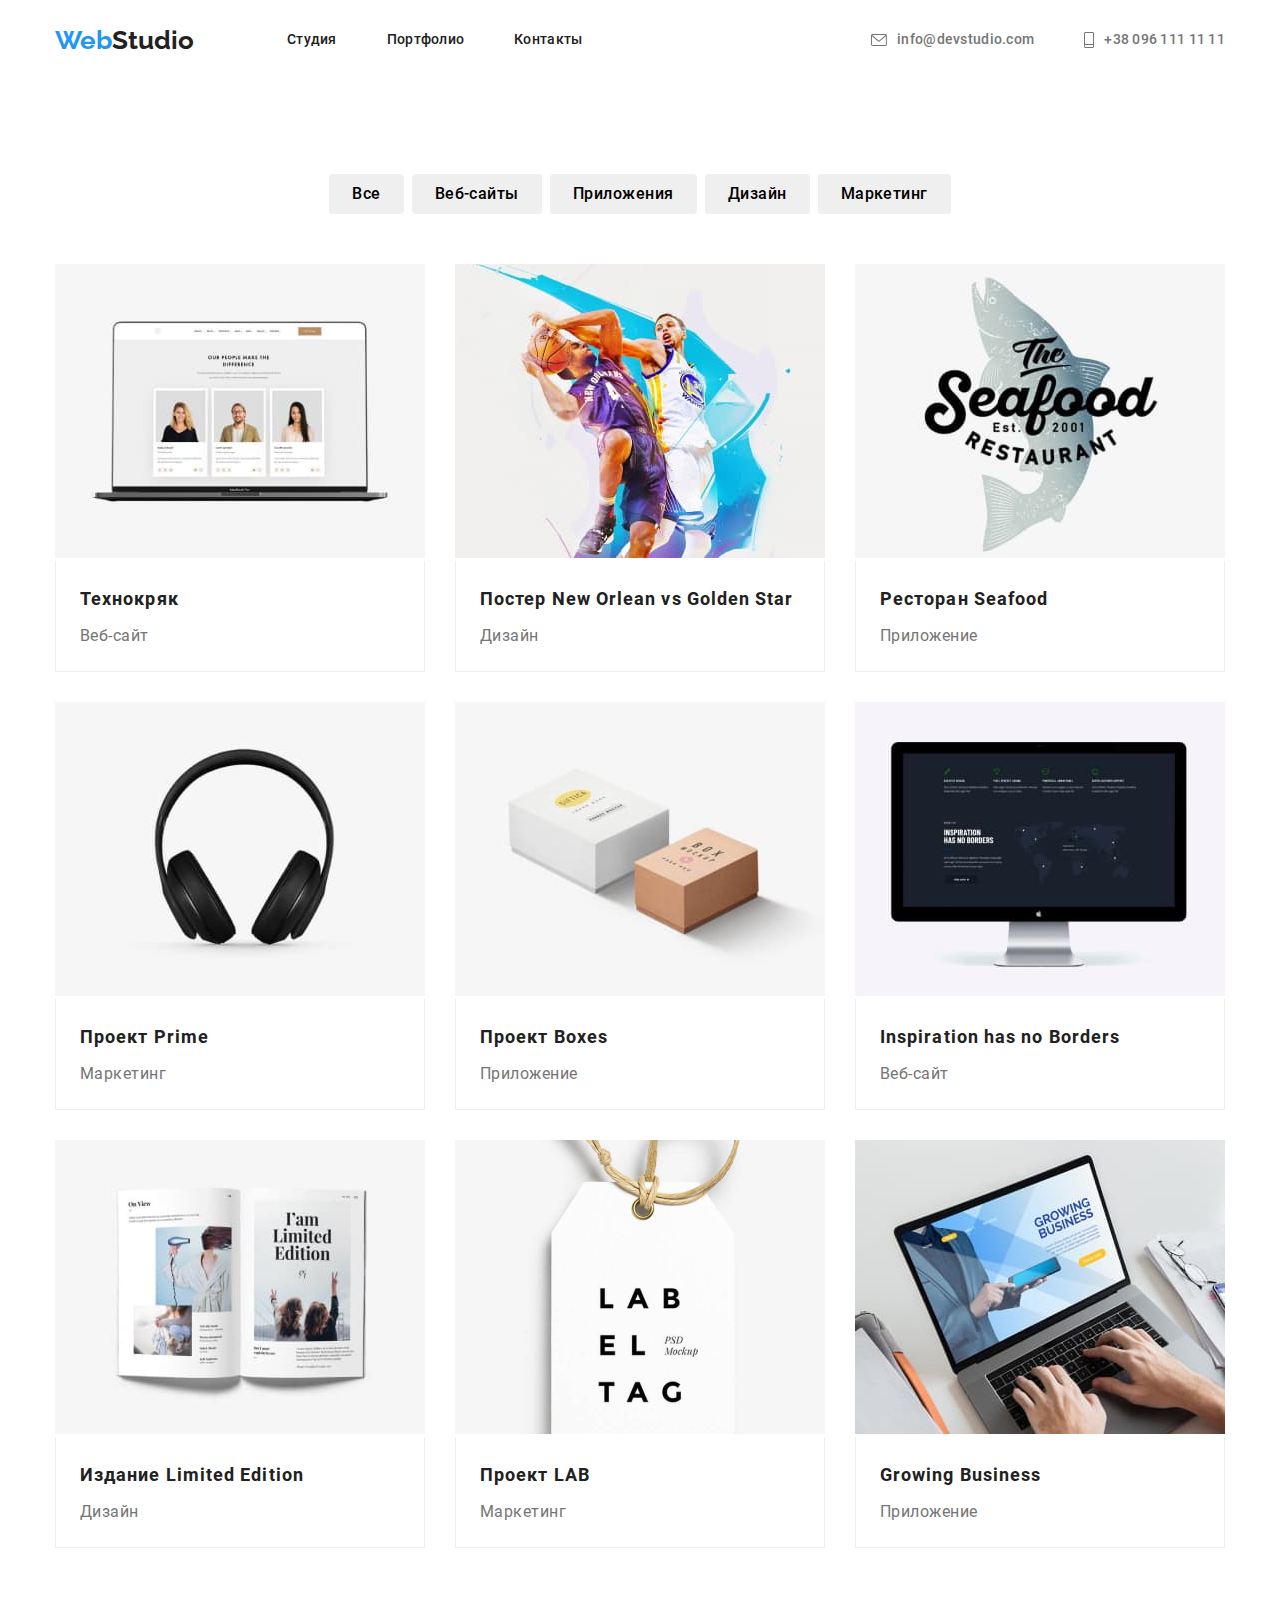
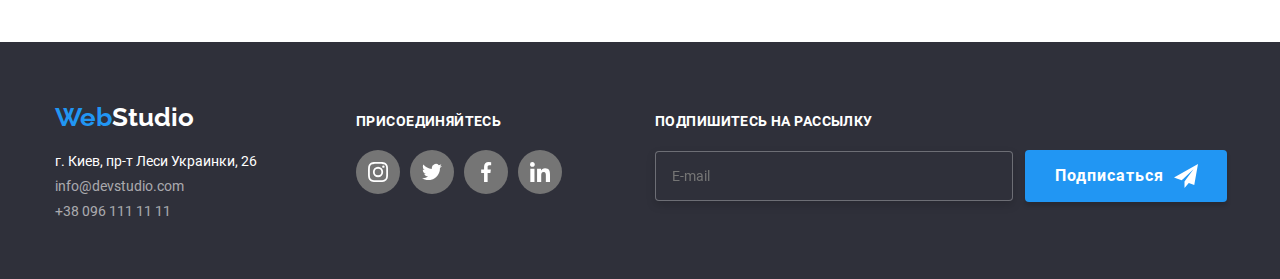
==== commit 119a94c2: "7 sass" ====
--- a/portfolio.html
+++ b/portfolio.html
@@ -209,7 +209,7 @@
                 <h3 class="footer-h3">присоединяйтесь</h3>
                 <ul class="social-list">    
                     <li class="social-icon">
-                        <a href="https://instagram.com" class="social-link">
+                        <a href="https://instagram.com" class="social-link trans">
                             <svg class="logo-icon">
                                 <use href="./images/decoration/symbol-defs.svg#instagram">
                                 </use>
@@ -217,7 +217,7 @@
                         </a>
                     </li>    
                     <li class="social-icon">
-                        <a href="https://instagram.com" class="social-link">
+                        <a href="https://twitter.com" class="social-link trans">
                             <svg class="logo-icon">
                                 <use href="./images/decoration/symbol-defs.svg#twitter">
                                 </use>
@@ -225,7 +225,7 @@
                         </a>
                     </li>     
                     <li class="social-icon">
-                        <a href="https://instagram.com" class="social-link">
+                        <a href="https://facebook.com" class="social-link trans">
                             <svg class="logo-icon">
                                 <use href="./images/decoration/symbol-defs.svg#facebook">
                                 </use>
@@ -233,7 +233,7 @@
                         </a>
                     </li>    
                     <li class="social-icon">
-                        <a href="https://instagram.com" class="social-link">
+                        <a href="https://linkedin.com" class="social-link trans">
                             <svg class="logo-icon">
                                 <use href="./images/decoration/symbol-defs.svg#linkedin">
                                 </use>
--- a/css/main.min.css
+++ b/css/main.min.css
@@ -3,5 +3,5 @@
  Consolas,  'Liberation Mono',  Menlo,- monospace;font-size:1em}small{font-size:80%}sub,sup{font-size:75%;line-height:0;position:relative;vertical-align:baseline}sub{bottom:-0.25em}sup{top:-0.5em}table{text-indent:0;border-color:inherit}button,input,optgroup,select,textarea{font-family:inherit;font-size:100%;line-height:1.15;margin:0}button,select{text-transform:none}button,[type='button'],[type='reset'],[type='submit']{-webkit-appearance:button}::-moz-focus-inner{border-style:none;padding:0}:-moz-focusring{outline:1px dotted ButtonText}:-moz-ui-invalid{box-shadow:none}legend{padding:0}progress{vertical-align:baseline}::-webkit-inner-spin-button,::-webkit-outer-spin-button{height:auto}[type='search']{-webkit-appearance:textfield;outline-offset:-2px}::-webkit-search-decoration{-webkit-appearance:none}::-webkit-file-upload-button{-webkit-appearance:button;font:inherit}summary{display:list-item}@font-face{font-family:'Raleway';src:url("../../fonts/Raleway Bold.woff");font-weight:700;font-style:normal;font-stretch:normal;unicode-range:U+0020-2044}@font-face{font-family:'Roboto400';src:url("../../fonts/Roboto.woff");font-weight:400;font-style:normal;font-stretch:normal;unicode-range:U+0020-2044}@font-face{font-family:'Roboto500';src:url("../../fonts/Roboto Medium.woff");font-weight:500;font-style:normal;font-stretch:normal;unicode-range:U+0020-2044}@font-face{font-family:'Roboto700';src:url("../../fonts/Roboto Bold.woff");font-weight:700;font-style:normal;font-stretch:normal;unicode-range:U+0020-2044}@font-face{font-family:'Roboto900';src:url("../../fonts/Roboto Black.woff");font-weight:900;font-style:normal;font-stretch:normal;unicode-range:U+0020-2044}body{font-family:"Roboto400",sans-serif;color:#757575;background-color:#fff;text-decoration:none;font-size:14px}*{margin:0;padding:0}ul{list-style-type:none}li{display:list-item}.list{padding:0;margin:0;list-style:none}.title{color:#212121}a{text-decoration:none;color:#212121}a:hover,a:focus{color:#2196F3}.h2-invis{display:none}.container.jobs-img{padding-bottom:94px}.title.h2{font-family:"Roboto700",sans-serif;font-size:36px;line-height:42px;text-align:center;letter-spacing:0.03em;margin-bottom:50px;color:#212121}.container{width:1200px;padding-left:15px;padding-right:15px;margin-left:auto;margin-right:auto}.container.container-portfolio{padding-bottom:94px}.hero{font-family:"Roboto900",sans-serif;font-size:44px;line-height:136%;color:#fff;letter-spacing:0.06em;text-transform:uppercase;padding-bottom:30px}.hero-page{max-width:1600px;margin-left:auto;margin-right:auto;background-color:#c4c4c4;background-image:-webkit-gradient(linear, left top, right top, from(rgba(47,48,58,0.4)), to(rgba(47,48,58,0.4))),url(../images/decoration/bcgfon.jpg);background-image:linear-gradient(to right, rgba(47,48,58,0.4), rgba(47,48,58,0.4)),url(../images/decoration/bcgfon.jpg);background-repeat:no-repeat;background-position:center;text-align:center;padding-bottom:200px;padding-top:200px}.backdrop{position:fixed;top:0;left:0;width:100%;height:100%;background:rgba(0,0,0,0.2);opacity:1;-webkit-transition:opacity 250ms cubic-bezier(0.4, 0, 0.2, 1);transition:opacity 250ms cubic-bezier(0.4, 0, 0.2, 1)}.backdrop.is-hidden{opacity:0;pointer-events:none}.modal{position:absolute;top:50%;left:50%;width:528px;height:581px;background-color:#fff;-webkit-transform:translate(-50%, -50%);transform:translate(-50%, -50%);padding:40px}.close-button{display:-webkit-box;display:-ms-flexbox;display:flex;-webkit-box-pack:center;-ms-flex-pack:center;justify-content:center;-webkit-box-align:center;-ms-flex-align:center;align-items:center;width:30px;height:30px;position:absolute;top:8px;right:8px;border:1px solid rgba(0,0,0,0.1);-webkit-box-sizing:border-box;box-sizing:border-box;background-color:#fff;border:1px solid rgba(0,0,0,0.1);border-radius:50%}.close-button:hover .form-close,.close-button:focus .form-close{fill:#2196F3;-webkit-transition-duration:250ms;transition-duration:250ms;-webkit-transition-delay:cubic-bezier(0.4, 0, 0.2, 1);transition-delay:cubic-bezier(0.4, 0, 0.2, 1)}.form{display:-webkit-box;display:-ms-flexbox;display:flex;-webkit-box-orient:vertical;-webkit-box-direction:normal;-ms-flex-direction:column;flex-direction:column;-webkit-box-sizing:border-box;box-sizing:border-box}.form-close{width:16px;height:16px}.form-p{font-family:"Roboto700",sans-serif;font-size:20px;line-height:1.15;text-align:center;letter-spacing:0.03em;color:#212121;padding-bottom:30px}.form-field{display:block;position:relative;margin-bottom:28px}.form-input{width:100%;-webkit-box-sizing:border-box;box-sizing:border-box;margin:0;padding:12px 0 12px 42px;font:inherit;border-radius:4px;border:1px solid rgba(33,33,33,0.2)}.form-input:focus{-webkit-transition-duration:250ms;transition-duration:250ms;-webkit-transition-delay:cubic-bezier(0.4, 0, 0.2, 1);transition-delay:cubic-bezier(0.4, 0, 0.2, 1);border-color:#2196F3;outline:transparent}.form-span{position:absolute;display:inline-block;top:-16px;left:0;font-family:"Roboto400",sans-serif;font-size:12px;line-height:1.16;letter-spacing:0.01em}.form-comment{padding:12px 16px}.person-black,.phone-black,.email-black{width:18px;height:18px;position:absolute;top:50%;left:15px;-webkit-transform:translateY(-50%);transform:translateY(-50%);display:inline-block}.form-input:focus ~ .form-icon{-webkit-transition-duration:250ms;transition-duration:250ms;-webkit-transition-delay:cubic-bezier(0.4, 0, 0.2, 1);transition-delay:cubic-bezier(0.4, 0, 0.2, 1);fill:#2196F3}.form .btn-hero{position:absolute;min-width:200px;top:50%;left:50%;-webkit-transform:translate(-50%, 240px);transform:translate(-50%, 240px)}.form .btn-hero:hover,.form .btn-hero:focus{cursor:pointer;background:#188CE8;-webkit-transition-duration:250ms;transition-duration:250ms;-webkit-transition-delay:cubic-bezier(0.4, 0, 0.2, 1);transition-delay:cubic-bezier(0.4, 0, 0.2, 1)}.checkbox{position:absolute;width:1px;height:1px;margin:-1px;border:0;padding:0;clip:rect(0 0 0 0);overflow:hidden}.checkbox-lable{display:-webkit-box;display:-ms-flexbox;display:flex;-webkit-box-align:center;-ms-flex-align:center;align-items:center}.checkbox-text{border-bottom:1px solid #2196F3;color:#2196F3}.checkbox-icon{display:inline-block;width:16px;height:15px;margin-right:8px;border:2px solid #212121;border-radius:4px}.checkbox-lable{padding-bottom:30px}.checkbox:checked+.checkbox-icon{background-color:#2196F3;background-image:url(../images/decoration/icon-check-on.svg);background-size:contain;background-origin:border-box;border-color:#2196F3;-webkit-transition-duration:250ms;transition-duration:250ms;-webkit-transition-delay:cubic-bezier(0.4, 0, 0.2, 1);transition-delay:cubic-bezier(0.4, 0, 0.2, 1);transition-duration:250ms;transition-delay:cubic-bezier(0.4, 0, 0.2, 1)}.checkbox:focus+.checkbox-icon{background-image:url(../images/decoration/check.svg);-webkit-transition-duration:250ms;transition-duration:250ms;-webkit-transition-delay:cubic-bezier(0.4, 0, 0.2, 1);transition-delay:cubic-bezier(0.4, 0, 0.2, 1)}.checkbox:focus:checked+.checkbox-icon{background-image:url(../images/decoration/icon-check-on.svg);background-color:#2196F3;-webkit-transition-duration:250ms;transition-duration:250ms;-webkit-transition-delay:cubic-bezier(0.4, 0, 0.2, 1);transition-delay:cubic-bezier(0.4, 0, 0.2, 1)}.logo{color:#2196F3;font-family:"Raleway",sans-serif;font-size:26px;line-height:1.19}.logo-secondary{color:#fff}.header-logo{margin-right:93px}.buttons{display:-webkit-box;display:-ms-flexbox;display:flex;-webkit-box-pack:center;-ms-flex-pack:center;justify-content:center;padding-bottom:50px}.projects{display:-webkit-box;display:-ms-flexbox;display:flex;-ms-flex-wrap:wrap;flex-wrap:wrap}.projects-list{display:block;width:370px;margin-right:30px;margin-bottom:30px}.projects-div{padding:20px 24px;border-left:1px solid #eee;border-right:1px solid #eee;border-bottom:1px solid #eee}.projects-overlay{position:relative;overflow:hidden}.projects-text{display:inline-block;position:absolute;font-family:"Roboto400",sans-serif;font-size:18px;line-height:1.56;letter-spacing:0.03em;padding:63px 24px;color:#fff;bottom:0;left:0;-webkit-transform:translateY(100%);transform:translateY(100%);background-color:rgba(33,150,243,0.9);-webkit-transition:-webkit-transform 250ms cubic-bezier(0.4, 0, 0.2, 1);transition:-webkit-transform 250ms cubic-bezier(0.4, 0, 0.2, 1);transition:transform 250ms cubic-bezier(0.4, 0, 0.2, 1);transition:transform 250ms cubic-bezier(0.4, 0, 0.2, 1), -webkit-transform 250ms cubic-bezier(0.4, 0, 0.2, 1)}.projects .title{font-family:"Roboto700",sans-serif;font-size:18px;line-height:2;letter-spacing:0.06em;padding-bottom:4px}.projects .portfolio-jobs{font-family:"Roboto400",sans-serif;font-size:16px;line-height:1.87;letter-spacing:0.03em;color:#757575}.projects-list .projects-link{display:block}.projects-list .projects-link:hover,.projects-list .projects-link:focus{-webkit-box-shadow:0px 1px 1px rgba(0,0,0,0.12),0px 4px 4px rgba(0,0,0,0.06),1px 4px 6px rgba(0,0,0,0.16);box-shadow:0px 1px 1px rgba(0,0,0,0.12),0px 4px 4px rgba(0,0,0,0.06),1px 4px 6px rgba(0,0,0,0.16);-webkit-transition-duration:250ms;transition-duration:250ms;-webkit-transition-delay:cubic-bezier(0.4, 0, 0.2, 1);transition-delay:cubic-bezier(0.4, 0, 0.2, 1)}.projects-list:nth-last-child(-n+3){margin-bottom:0}.projects-list:nth-child(3n){margin-right:0}.overlay{position:relative}.projects-link:hover .projects-text,.projects-link:focus .projects-text{-webkit-transform:translateY(0);transform:translateY(0);-webkit-transition-duration:250ms;transition-duration:250ms;-webkit-transition-delay:cubic-bezier(0.4, 0, 0.2, 1);transition-delay:cubic-bezier(0.4, 0, 0.2, 1)}.social-icon{display:block;-webkit-box-pack:center;-ms-flex-pack:center;justify-content:center;-webkit-box-align:center;-ms-flex-align:center;align-items:center}.social-link{display:-webkit-box;display:-ms-flexbox;display:flex;-webkit-box-pack:center;-ms-flex-pack:center;justify-content:center;-webkit-box-align:center;-ms-flex-align:center;align-items:center;width:44px;height:44px;border-radius:50%}.social-link:hover,.social-link:focus{background-color:#2196F3;-webkit-transition-duration:250ms;transition-duration:250ms;-webkit-transition-delay:cubic-bezier(0.4, 0, 0.2, 1);transition-delay:cubic-bezier(0.4, 0, 0.2, 1)}.social-link:hover .logo-icon,.social-link:focus .logo-icon{fill:#fff;-webkit-transition-duration:250ms;transition-duration:250ms;-webkit-transition-delay:cubic-bezier(0.4, 0, 0.2, 1);transition-delay:cubic-bezier(0.4, 0, 0.2, 1)}.logo-icon{display:block;width:20px;height:20px;fill:#afb1b8}.btn-hero{display:inline-block;color:#fff;background-color:#2196F3;border-radius:4px;border:1px solid transparent;min-width:200px;font-size:16px;font-weight:700;line-height:1.88;letter-spacing:0.06em;padding:10px 32px;-webkit-box-align:center;-ms-flex-align:center;align-items:center;text-align:center;-webkit-box-shadow:0px 4px 4px rgba(0,0,0,0.15);box-shadow:0px 4px 4px rgba(0,0,0,0.15)}.btn-hero:hover,.btn-hero:focus{color:#fff;cursor:pointer}.btn{display:inline-block;font-family:"Roboto700",sans-serif;font-size:16px;line-height:162%;letter-spacing:0.03em;padding:6px 22px;border:1px solid transparent;border-radius:4px;min-width:73px}.btn:hover,.btn:focus{color:#fff;background-color:#2196F3;outline:none;-webkit-transition-duration:250ms;transition-duration:250ms;-webkit-transition-delay:cubic-bezier(0.4, 0, 0.2, 1);transition-delay:cubic-bezier(0.4, 0, 0.2, 1)}.buttons-list:not(:last-child){margin-right:8px}.btn-footer{display:-webkit-box;display:-ms-flexbox;display:flex;-webkit-box-align:center;-ms-flex-align:center;align-items:center;text-align:center;color:#fff;background-color:#2196F3;border-radius:4px;border:1px solid transparent;font-size:16px;font-weight:700;line-height:1.88;letter-spacing:0.06em;padding:10px 28px 10px 29px;-webkit-box-shadow:0px 4px 4px rgba(0,0,0,0.15);box-shadow:0px 4px 4px rgba(0,0,0,0.15)}.btn-footer:hover,.btn-footer:focus{cursor:pointer;-webkit-transition-duration:250ms;transition-duration:250ms;-webkit-transition-delay:cubic-bezier(0.4, 0, 0.2, 1);transition-delay:cubic-bezier(0.4, 0, 0.2, 1)}.header{background-color:#fff}.main-nav{display:-webkit-box;display:-ms-flexbox;display:flex;-webkit-box-align:center;-ms-flex-align:center;align-items:center}.site-nav{display:-webkit-box;display:-ms-flexbox;display:flex}.site-nav .link:hover,.site-nav .link:focus{color:#2196F3;-webkit-transition-duration:250ms;transition-duration:250ms;-webkit-transition-delay:cubic-bezier(0.4, 0, 0.2, 1);transition-delay:cubic-bezier(0.4, 0, 0.2, 1)}.site-nav .link,.auth-nav .link{display:block;font-family:"Roboto500",sans-serif;line-height:1.14;letter-spacing:0.02em;padding-top:32px;padding-bottom:32px;color:#212121;position:relative}.link::after{content:'';display:block;width:100%;height:5px;background-color:#2196F3;position:absolute;left:0;bottom:0;-webkit-transform:scaleX(0);transform:scaleX(0);-webkit-transition:-webkit-transform 250ms cubic-bezier(0.4, 0, 0.2, 1);transition:-webkit-transform 250ms cubic-bezier(0.4, 0, 0.2, 1);transition:transform 250ms cubic-bezier(0.4, 0, 0.2, 1);transition:transform 250ms cubic-bezier(0.4, 0, 0.2, 1), -webkit-transform 250ms cubic-bezier(0.4, 0, 0.2, 1);border-radius:2px}.site-nav .link:hover::after{-webkit-transform:scaleX(1);transform:scaleX(1)}.item{margin-right:50px}.item:last-child{margin-right:0}.item .link{display:-webkit-box;display:-ms-flexbox;display:flex;-webkit-box-align:center;-ms-flex-align:center;align-items:center}.item.envelope,.item.vector{fill:#757575}.envelope-icon{padding:0;border:none;width:16px;height:12px;margin-right:10px}.vector-icon{padding:0;border:none;width:10px;height:16px;margin-right:10px}.auth-nav{display:-webkit-box;display:-ms-flexbox;display:flex;margin-left:auto;color:#757575}.auth-nav .link{color:#757575}.auth-nav .link,.auth-nav .envelope-icon,.auth-nav .vector-icon{-webkit-transition-duration:250ms;transition-duration:250ms;-webkit-transition-delay:cubic-bezier(0.4, 0, 0.2, 1);transition-delay:cubic-bezier(0.4, 0, 0.2, 1)}.auth-nav .link:hover .envelope-icon,.auth-nav .link:focus .envelope-icon,.auth-nav .link:hover .vector-icon,.auth-nav .link:focus .vector-icon,.auth-nav .link:hover,.auth-nav .link:focus{color:#2196F3;fill:#2196F3}.our-jobs{padding-top:94px;padding-bottom:94px}.jobs-img .title,.team>h2{font-family:"Roboto700",sans-serif;font-size:36px;line-height:1.16;letter-spacing:0.03em}.pictures{display:-webkit-box;display:-ms-flexbox;display:flex}.pictures img{margin-right:30px;display:block}.card{position:relative}.card-text{display:-webkit-box;display:-ms-flexbox;display:flex;width:370px;height:70px;font-family:"Roboto700",sans-serif;font-size:14px;line-height:1.14;-webkit-box-pack:center;-ms-flex-pack:center;justify-content:center;-webkit-box-align:center;-ms-flex-align:center;align-items:center;letter-spacing:0.03em;text-transform:uppercase;color:#fff;background-color:rgba(47,48,58,0.8);position:absolute;bottom:0;left:0}.pictures img:last-child{margin-right:0}.title.works{margin-bottom:10px}.features{display:-webkit-box;display:-ms-flexbox;display:flex;-ms-flex-wrap:wrap;flex-wrap:wrap}.features .title{font-family:"Roboto700",sans-serif;line-height:1.14;letter-spacing:0.03em;text-transform:uppercase}.features p{font-family:"Roboto400",sans-serif;line-height:1.71;letter-spacing:0.03em}.features-icon{display:block;height:120px;margin-bottom:30px;background:#F5F4FA;border-radius:4px}.features>.item{margin-right:30px}.features-list{margin-right:30px;width:270px}.features-list:last-child{margin-right:0}.antenna-icon,.clock-icon,.diagram-icon,.astronaut-icon{width:70px;height:70px;padding:25px 100px}.bcg-our-team{background-color:#F5F4FA}.container.our-team{background-color:#F5F4FA;padding-top:94px;padding-bottom:94px}.team-list{background-color:#fff;margin-right:30px;text-align:center;-webkit-box-shadow:0px 1px 3px rgba(0,0,0,0.12),0px 1px 1px rgba(0,0,0,0.14),0px 2px 1px rgba(0,0,0,0.2);box-shadow:0px 1px 3px rgba(0,0,0,0.12),0px 1px 1px rgba(0,0,0,0.14),0px 2px 1px rgba(0,0,0,0.2)}.team-list:last-child{margin-right:0}.workers>img{margin-bottom:30px;display:block}.title.name{font-family:"Roboto500",sans-serif;font-size:16px;line-height:1.18;letter-spacing:0.03em;margin-bottom:10px}.workers-prof{margin-bottom:16px}.social-list{display:-webkit-box;display:-ms-flexbox;display:flex;padding:0 32px 30px}.social-icon:not(:last-child){margin-right:10px}.footer{background-color:#2F303A;padding-top:60px;padding-bottom:60px}.footer .link{color:rgba(255,255,255,0.6)}.footer .link:hover,.footer .link:focus{color:#2196F3;-webkit-transition-duration:250ms;transition-duration:250ms;-webkit-transition-delay:cubic-bezier(0.4, 0, 0.2, 1);transition-delay:cubic-bezier(0.4, 0, 0.2, 1)}.footer-p{margin-bottom:9px;color:#fff;width:231px}.footer-p:last-child{margin-bottom:0}.footer-block{padding-bottom:0;margin-bottom:0;padding-right:70px}.footer-h3{font-family:"Roboto700",sans-serif;font-size:14px;line-height:1.14;letter-spacing:0.03em;text-transform:uppercase;color:#fff;margin-bottom:20px;padding-top:12px}.logo-footer{display:-webkit-box;display:-ms-flexbox;display:flex;-webkit-box-pack:justify;-ms-flex-pack:justify;justify-content:space-between}.logo-div{margin-bottom:20px}.footer-social .social-icon{margin-bottom:0}.menu{padding:0;margin:0;list-style:none;display:-webkit-box;display:-ms-flexbox;display:flex}.menu-item{margin-right:15px;outline:2px solid tomato}.menu-link{display:block;padding:10px 20px;text-decoration:none;background-color:teal;color:#fff}.static-clients{padding-top:94px;padding-bottom:94px}.clients-list{display:-webkit-box;display:-ms-flexbox;display:flex}.client{width:170px;height:90px;border:1px solid #AFB1B8;border-radius:4px;margin-right:30px;-webkit-box-sizing:border-box;box-sizing:border-box}.client-link{display:-webkit-box;display:-ms-flexbox;display:flex;width:170px;height:90px;-webkit-box-align:center;-ms-flex-align:center;align-items:center;-webkit-box-pack:center;-ms-flex-pack:center;justify-content:center}.client:last-child{margin-right:0}.client:hover,.client:focus{border-color:#2196F3;-webkit-transition-duration:250ms;transition-duration:250ms;-webkit-transition-delay:cubic-bezier(0.4, 0, 0.2, 1);transition-delay:cubic-bezier(0.4, 0, 0.2, 1)}.logo{fill:#afb1b8}.client:hover .logo,.client:focus .logo{fill:#2196F3;-webkit-transition-duration:250ms;transition-duration:250ms;-webkit-transition-delay:cubic-bezier(0.4, 0, 0.2, 1);transition-delay:cubic-bezier(0.4, 0, 0.2, 1)}.footer-shared{display:-webkit-box;display:-ms-flexbox;display:flex;-webkit-box-orient:vertical;-webkit-box-direction:normal;-ms-flex-direction:column;flex-direction:column;padding-left:93px}.footer-input{background-color:#2F303A;width:358px;height:50px;border-radius:4px;border:1px solid rgba(255,255,255,0.3);-webkit-box-sizing:border-box;box-sizing:border-box;-webkit-filter:drop-shadow(0px 4px 4px rgba(0,0,0,0.15));filter:drop-shadow(0px 4px 4px rgba(0,0,0,0.15));padding:15px 16px}.footer-distribution{position:relative;display:-webkit-box;display:-ms-flexbox;display:flex;-webkit-box-align:center;-ms-flex-align:center;align-items:center}.footer-distribution .btn-footer{margin-left:12px}.footer-distribution .footer-svg{margin-left:10px}.footer-social .social-list{padding:0;margin:0}.footer-social .social-link{background-color:#757575}.footer-social .logo-icon{fill:#fff}.footer-social .social-link:hover,.footer-social .social-link:focus{background-color:#2196F3}
+ monospace;font-size:1em}small{font-size:80%}sub,sup{font-size:75%;line-height:0;position:relative;vertical-align:baseline}sub{bottom:-0.25em}sup{top:-0.5em}table{text-indent:0;border-color:inherit}button,input,optgroup,select,textarea{font-family:inherit;font-size:100%;line-height:1.15;margin:0}button,select{text-transform:none}button,[type='button'],[type='reset'],[type='submit']{-webkit-appearance:button}::-moz-focus-inner{border-style:none;padding:0}:-moz-focusring{outline:1px dotted ButtonText}:-moz-ui-invalid{box-shadow:none}legend{padding:0}progress{vertical-align:baseline}::-webkit-inner-spin-button,::-webkit-outer-spin-button{height:auto}[type='search']{-webkit-appearance:textfield;outline-offset:-2px}::-webkit-search-decoration{-webkit-appearance:none}::-webkit-file-upload-button{-webkit-appearance:button;font:inherit}summary{display:list-item}@font-face{font-family:"Raleway";font-style:normal;font-weight:700;src:url("../fonts/raleway-v18-latin_cyrillic-700.eot");src:local(""),url("../fonts/raleway-v18-latin_cyrillic-700.eot?#iefix") format("embedded-opentype"),url("../fonts/raleway-v18-latin_cyrillic-700.woff2") format("woff2"),url("../fonts/raleway-v18-latin_cyrillic-700.woff") format("woff"),url("../fonts/raleway-v18-latin_cyrillic-700.ttf") format("truetype"),url("../fonts/raleway-v18-latin_cyrillic-700.svg#Raleway") format("svg")}@font-face{font-family:"Roboto";font-style:normal;font-weight:400;src:url("../fonts/roboto-v20-latin_cyrillic-regular.eot");src:local(""),url("../fonts/roboto-v20-latin_cyrillic-regular.eot?#iefix") format("embedded-opentype"),url("../fonts/roboto-v20-latin_cyrillic-regular.woff2") format("woff2"),url("../fonts/roboto-v20-latin_cyrillic-regular.woff") format("woff"),url("../fonts/roboto-v20-latin_cyrillic-regular.ttf") format("truetype"),url("../fonts/roboto-v20-latin_cyrillic-regular.svg#Roboto") format("svg")}@font-face{font-family:"Roboto";font-style:normal;font-weight:500;src:url("../fonts/roboto-v20-latin_cyrillic-500.eot");src:local(""),url("../fonts/roboto-v20-latin_cyrillic-500.eot?#iefix") format("embedded-opentype"),url("../fonts/roboto-v20-latin_cyrillic-500.woff2") format("woff2"),url("../fonts/roboto-v20-latin_cyrillic-500.woff") format("woff"),url("../fonts/roboto-v20-latin_cyrillic-500.ttf") format("truetype"),url("../fonts/roboto-v20-latin_cyrillic-500.svg#Roboto") format("svg")}@font-face{font-family:"Roboto";font-style:normal;font-weight:700;src:url("../fonts/roboto-v20-latin_cyrillic-700.eot");src:local(""),url("../fonts/roboto-v20-latin_cyrillic-700.eot?#iefix") format("embedded-opentype"),url("../fonts/roboto-v20-latin_cyrillic-700.woff2") format("woff2"),url("../fonts/roboto-v20-latin_cyrillic-700.woff") format("woff"),url("../fonts/roboto-v20-latin_cyrillic-700.ttf") format("truetype"),url("../fonts/roboto-v20-latin_cyrillic-700.svg#Roboto") format("svg")}@font-face{font-family:"Roboto";font-style:normal;font-weight:900;src:url("../fonts/roboto-v20-latin_cyrillic-900.eot");src:local(""),url("../fonts/roboto-v20-latin_cyrillic-900.eot?#iefix") format("embedded-opentype"),url("../fonts/roboto-v20-latin_cyrillic-900.woff2") format("woff2"),url("../fonts/roboto-v20-latin_cyrillic-900.woff") format("woff"),url("../fonts/roboto-v20-latin_cyrillic-900.ttf") format("truetype"),url("../fonts/roboto-v20-latin_cyrillic-900.svg#Roboto") format("svg")}body{font-family:"Roboto",sans-serif;font-weight:400;color:#757575;background-color:#fff;text-decoration:none;font-size:14px}*{margin:0;padding:0}ul{list-style-type:none}li{display:list-item}.list{padding:0;margin:0;list-style:none}.title{color:#212121}a{text-decoration:none;color:#212121}a:hover,a:focus{color:#2196f3}.h2-invis{display:none}.container.jobs-img{padding-bottom:94px}.title.h2{font-family:"Roboto",sans-serif;font-weight:700;font-size:36px;line-height:42px;text-align:center;letter-spacing:0.03em;margin-bottom:50px;color:#212121}.container{width:1200px;padding-left:15px;padding-right:15px;margin-left:auto;margin-right:auto}.container.container-portfolio{padding-bottom:94px}.hero{font-family:"Roboto",sans-serif;font-weight:900;font-size:44px;line-height:136%;color:#fff;letter-spacing:0.06em;text-transform:uppercase;padding-bottom:30px}.hero-page{max-width:1600px;margin-left:auto;margin-right:auto;background-color:#c4c4c4;background-image:-webkit-gradient(linear, left top, right top, from(rgba(47,48,58,0.4)), to(rgba(47,48,58,0.4))),url(../images/decoration/bcgfon.jpg);background-image:linear-gradient(to right, rgba(47,48,58,0.4), rgba(47,48,58,0.4)),url(../images/decoration/bcgfon.jpg);background-repeat:no-repeat;background-position:center;text-align:center;padding-bottom:200px;padding-top:200px}.backdrop{position:fixed;z-index:1;top:0;left:0;width:100%;height:100%;background:rgba(0,0,0,0.2);opacity:1;-webkit-transition:opacity 250ms cubic-bezier(0.4, 0, 0.2, 1);transition:opacity 250ms cubic-bezier(0.4, 0, 0.2, 1)}.backdrop.is-hidden{opacity:0;pointer-events:none}.modal{position:absolute;top:50%;left:50%;width:528px;background-color:#fff;-webkit-transform:translate(-50%, -50%);transform:translate(-50%, -50%)}.close-button{display:-webkit-box;display:-ms-flexbox;display:flex;-webkit-box-pack:center;-ms-flex-pack:center;justify-content:center;-webkit-box-align:center;-ms-flex-align:center;align-items:center;width:30px;height:30px;position:absolute;top:8px;right:8px;border:1px solid rgba(0,0,0,0.1);-webkit-box-sizing:border-box;box-sizing:border-box;background-color:#fff;border:1px solid rgba(0,0,0,0.1);border-radius:50%}.close-button:hover .form-close,.close-button:focus .form-close{fill:#2196f3;-webkit-transition-duration:250ms;transition-duration:250ms;-webkit-transition-delay:cubic-bezier(0.4, 0, 0.2, 1);transition-delay:cubic-bezier(0.4, 0, 0.2, 1)}.form{display:-webkit-box;display:-ms-flexbox;display:flex;-webkit-box-orient:vertical;-webkit-box-direction:normal;-ms-flex-direction:column;flex-direction:column;-webkit-box-sizing:border-box;box-sizing:border-box;padding:40px}.form-close{width:16px;height:16px}.form-p{font-family:"Roboto",sans-serif;font-weight:700;font-size:20px;line-height:1.15;text-align:center;letter-spacing:0.03em;color:#212121;padding-bottom:30px}.form-field{display:block;position:relative;margin-bottom:28px}.form-input{width:100%;-webkit-box-sizing:border-box;box-sizing:border-box;margin:0;padding:12px 0 12px 42px;font:inherit;border-radius:4px;border:1px solid rgba(33,33,33,0.2)}.form-input:focus{-webkit-transition-duration:250ms;transition-duration:250ms;-webkit-transition-delay:cubic-bezier(0.4, 0, 0.2, 1);transition-delay:cubic-bezier(0.4, 0, 0.2, 1);border-color:#2196f3;outline:transparent}.form-span{position:absolute;display:inline-block;top:-16px;left:0;font-size:12px;line-height:1.16;letter-spacing:0.01em}.form-comment{padding:12px 16px}.person-black,.phone-black,.email-black{width:18px;height:18px;position:absolute;top:50%;left:15px;-webkit-transform:translateY(-50%);transform:translateY(-50%);display:inline-block}.form-input:focus ~ .form-icon{-webkit-transition-duration:250ms;transition-duration:250ms;-webkit-transition-delay:cubic-bezier(0.4, 0, 0.2, 1);transition-delay:cubic-bezier(0.4, 0, 0.2, 1);fill:#2196f3}.form .btn-hero{width:200px;height:50px;margin-top:30px;-webkit-transition-duration:250ms;transition-duration:250ms;-webkit-transition-delay:cubic-bezier(0.4, 0, 0.2, 1);transition-delay:cubic-bezier(0.4, 0, 0.2, 1)}.form .btn-hero:hover,.form .btn-hero:focus{cursor:pointer;background:#188CE8}.checkbox{position:absolute;width:1px;height:1px;margin:-1px;border:0;padding:0;clip:rect(0 0 0 0);overflow:hidden}.checkbox-lable{display:-webkit-box;display:-ms-flexbox;display:flex;-webkit-box-align:center;-ms-flex-align:center;align-items:center}.checkbox-text{border-bottom:1px solid #2196f3;color:#2196f3}.checkbox-icon{display:inline-block;width:16px;height:15px;margin-right:8px;border:2px solid #212121;border-radius:4px}.checkbox-lable{padding-bottom:30px}.checkbox:checked+.checkbox-icon{background-color:#2196f3;background-image:url(../images/decoration/icon-check-on.svg);background-size:contain;background-origin:border-box;border-color:#2196f3;-webkit-transition-duration:250ms;transition-duration:250ms;-webkit-transition-delay:cubic-bezier(0.4, 0, 0.2, 1);transition-delay:cubic-bezier(0.4, 0, 0.2, 1);transition-duration:250ms;transition-delay:cubic-bezier(0.4, 0, 0.2, 1)}.checkbox:focus+.checkbox-icon{background-image:url(../images/decoration/check.svg);-webkit-transition-duration:250ms;transition-duration:250ms;-webkit-transition-delay:cubic-bezier(0.4, 0, 0.2, 1);transition-delay:cubic-bezier(0.4, 0, 0.2, 1)}.checkbox:focus:checked+.checkbox-icon{background-image:url(../images/decoration/icon-check-on.svg);background-color:#2196f3;-webkit-transition-duration:250ms;transition-duration:250ms;-webkit-transition-delay:cubic-bezier(0.4, 0, 0.2, 1);transition-delay:cubic-bezier(0.4, 0, 0.2, 1)}.logo{color:#2196f3;font-family:"Raleway",sans-serif;font-weight:700;font-size:26px;line-height:1.19}.logo-secondary{color:#fff}.header-logo{margin-right:93px}.buttons{display:-webkit-box;display:-ms-flexbox;display:flex;-webkit-box-pack:center;-ms-flex-pack:center;justify-content:center;padding-bottom:50px}.projects{display:-webkit-box;display:-ms-flexbox;display:flex;-ms-flex-wrap:wrap;flex-wrap:wrap}.projects-list{display:block;width:370px;margin-right:30px;margin-bottom:30px}.projects-div{padding:20px 24px;border-left:1px solid #eee;border-right:1px solid #eee;border-bottom:1px solid #eee}.projects-overlay{position:relative;overflow:hidden}.projects-text{display:inline-block;position:absolute;font-size:18px;line-height:1.56;letter-spacing:0.03em;padding:63px 24px;color:#fff;bottom:0;left:0;-webkit-transform:translateY(100%);transform:translateY(100%);background-color:rgba(33,150,243,0.9);-webkit-transition:-webkit-transform 250ms cubic-bezier(0.4, 0, 0.2, 1);transition:-webkit-transform 250ms cubic-bezier(0.4, 0, 0.2, 1);transition:transform 250ms cubic-bezier(0.4, 0, 0.2, 1);transition:transform 250ms cubic-bezier(0.4, 0, 0.2, 1), -webkit-transform 250ms cubic-bezier(0.4, 0, 0.2, 1)}.projects .title{font-family:"Roboto",sans-serif;font-weight:700;font-size:18px;line-height:2;letter-spacing:0.06em;padding-bottom:4px}.projects .portfolio-jobs{font-size:16px;line-height:1.87;letter-spacing:0.03em;color:#757575}.projects-list .projects-link{display:block}.projects-list .projects-link:hover,.projects-list .projects-link:focus{-webkit-box-shadow:0px 1px 1px rgba(0,0,0,0.12),0px 4px 4px rgba(0,0,0,0.06),1px 4px 6px rgba(0,0,0,0.16);box-shadow:0px 1px 1px rgba(0,0,0,0.12),0px 4px 4px rgba(0,0,0,0.06),1px 4px 6px rgba(0,0,0,0.16);-webkit-transition-duration:250ms;transition-duration:250ms;-webkit-transition-delay:cubic-bezier(0.4, 0, 0.2, 1);transition-delay:cubic-bezier(0.4, 0, 0.2, 1)}.projects-list:nth-last-child(-n+3){margin-bottom:0}.projects-list:nth-child(3n){margin-right:0}.overlay{position:relative}.projects-link:hover .projects-text,.projects-link:focus .projects-text{-webkit-transform:translateY(0);transform:translateY(0);-webkit-transition-duration:250ms;transition-duration:250ms;-webkit-transition-delay:cubic-bezier(0.4, 0, 0.2, 1);transition-delay:cubic-bezier(0.4, 0, 0.2, 1)}.social-icon{display:block;-webkit-box-pack:center;-ms-flex-pack:center;justify-content:center;-webkit-box-align:center;-ms-flex-align:center;align-items:center}.social-link{display:-webkit-box;display:-ms-flexbox;display:flex;-webkit-box-pack:center;-ms-flex-pack:center;justify-content:center;-webkit-box-align:center;-ms-flex-align:center;align-items:center;width:44px;height:44px;border-radius:50%}.social-link.trans{background:rgba(255,255,255,0.1)}.social-link:hover,.social-link:focus{background-color:#2196f3;-webkit-transition-duration:250ms;transition-duration:250ms;-webkit-transition-delay:cubic-bezier(0.4, 0, 0.2, 1);transition-delay:cubic-bezier(0.4, 0, 0.2, 1)}.social-link:hover .logo-icon,.social-link:focus .logo-icon{fill:#fff;-webkit-transition-duration:250ms;transition-duration:250ms;-webkit-transition-delay:cubic-bezier(0.4, 0, 0.2, 1);transition-delay:cubic-bezier(0.4, 0, 0.2, 1)}.logo-icon{display:block;width:20px;height:20px;fill:#afb1b8}.btn-hero{display:inline-block;color:#fff;background-color:#2196f3;border-radius:4px;border:1px solid transparent;min-width:200px;font-size:16px;font-weight:700;line-height:1.88;letter-spacing:0.06em;padding:10px 32px;-webkit-box-align:center;-ms-flex-align:center;align-items:center;text-align:center;-webkit-box-shadow:0px 4px 4px rgba(0,0,0,0.15);box-shadow:0px 4px 4px rgba(0,0,0,0.15)}.btn-hero:hover,.btn-hero:focus{color:#fff;cursor:pointer}.btn{display:inline-block;font-family:"Roboto",sans-serif;font-weight:500;font-size:16px;line-height:162%;letter-spacing:0.03em;padding:6px 22px;border:1px solid transparent;border-radius:4px;min-width:73px}.btn:hover,.btn:focus{color:#fff;background-color:#2196f3;-webkit-box-shadow:0px 3px 1px rgba(0,0,0,0.1),0px 1px 2px rgba(0,0,0,0.08),0px 2px 2px rgba(0,0,0,0.12);box-shadow:0px 3px 1px rgba(0,0,0,0.1),0px 1px 2px rgba(0,0,0,0.08),0px 2px 2px rgba(0,0,0,0.12);outline:none;-webkit-transition-duration:250ms;transition-duration:250ms;-webkit-transition-delay:cubic-bezier(0.4, 0, 0.2, 1);transition-delay:cubic-bezier(0.4, 0, 0.2, 1)}.buttons-list:not(:last-child){margin-right:8px}.btn-footer{display:-webkit-box;display:-ms-flexbox;display:flex;-webkit-box-align:center;-ms-flex-align:center;align-items:center;text-align:center;color:#fff;background-color:#2196f3;border-radius:4px;border:1px solid transparent;font-size:16px;font-weight:700;line-height:1.88;letter-spacing:0.06em;padding:10px 28px 10px 29px;-webkit-box-shadow:0px 4px 4px rgba(0,0,0,0.15);box-shadow:0px 4px 4px rgba(0,0,0,0.15)}.btn-footer:hover,.btn-footer:focus{cursor:pointer;-webkit-transition-duration:250ms;transition-duration:250ms;-webkit-transition-delay:cubic-bezier(0.4, 0, 0.2, 1);transition-delay:cubic-bezier(0.4, 0, 0.2, 1)}.header{background-color:#fff}.main-nav{display:-webkit-box;display:-ms-flexbox;display:flex;-webkit-box-align:center;-ms-flex-align:center;align-items:center}.site-nav{display:-webkit-box;display:-ms-flexbox;display:flex}.site-nav .link:hover,.site-nav .link:focus{color:#2196f3;-webkit-transition-duration:250ms;transition-duration:250ms;-webkit-transition-delay:cubic-bezier(0.4, 0, 0.2, 1);transition-delay:cubic-bezier(0.4, 0, 0.2, 1)}.site-nav .link,.auth-nav .link{display:block;font-family:"Roboto",sans-serif;font-weight:500;line-height:1.14;letter-spacing:0.02em;padding-top:32px;padding-bottom:32px;color:#212121;position:relative}.link::after{content:"";display:block;width:100%;height:5px;background-color:#2196f3;position:absolute;left:0;bottom:0;-webkit-transform:scaleX(0);transform:scaleX(0);-webkit-transition:-webkit-transform 250ms cubic-bezier(0.4, 0, 0.2, 1);transition:-webkit-transform 250ms cubic-bezier(0.4, 0, 0.2, 1);transition:transform 250ms cubic-bezier(0.4, 0, 0.2, 1);transition:transform 250ms cubic-bezier(0.4, 0, 0.2, 1), -webkit-transform 250ms cubic-bezier(0.4, 0, 0.2, 1);border-radius:2px}.site-nav .link:hover::after{-webkit-transform:scaleX(1);transform:scaleX(1)}.item{margin-right:50px}.item:last-child{margin-right:0}.item .link{display:-webkit-box;display:-ms-flexbox;display:flex;-webkit-box-align:center;-ms-flex-align:center;align-items:center}.item.envelope,.item.vector{fill:#757575}.envelope-icon{padding:0;border:none;width:16px;height:12px;margin-right:10px}.vector-icon{padding:0;border:none;width:10px;height:16px;margin-right:10px}.auth-nav{display:-webkit-box;display:-ms-flexbox;display:flex;margin-left:auto;color:#757575}.auth-nav .link{color:#757575}.auth-nav .link,.auth-nav .envelope-icon,.auth-nav .vector-icon{-webkit-transition-duration:250ms;transition-duration:250ms;-webkit-transition-delay:cubic-bezier(0.4, 0, 0.2, 1);transition-delay:cubic-bezier(0.4, 0, 0.2, 1)}.auth-nav .link:hover .envelope-icon,.auth-nav .link:focus .envelope-icon,.auth-nav .link:hover .vector-icon,.auth-nav .link:focus .vector-icon,.auth-nav .link:hover,.auth-nav .link:focus{color:#2196f3;fill:#2196f3}.our-jobs{padding-top:94px;padding-bottom:94px}.jobs-img .title,.team>h2{font-family:"Roboto",sans-serif;font-weight:700;font-size:36px;line-height:1.16;letter-spacing:0.03em}.pictures{display:-webkit-box;display:-ms-flexbox;display:flex}.pictures img{margin-right:30px;display:block}.pictures img:last-child{margin-right:0}.card{position:relative}.card-text{display:-webkit-box;display:-ms-flexbox;display:flex;width:370px;height:70px;font-family:"Roboto",sans-serif;font-weight:700;font-size:14px;line-height:1.14;-webkit-box-pack:center;-ms-flex-pack:center;justify-content:center;-webkit-box-align:center;-ms-flex-align:center;align-items:center;letter-spacing:0.03em;text-transform:uppercase;color:#fff;background-color:rgba(47,48,58,0.8);position:absolute;bottom:0;left:0}.pictures img:last-child{margin-right:0}.title.works{margin-bottom:10px}.features{display:-webkit-box;display:-ms-flexbox;display:flex;-ms-flex-wrap:wrap;flex-wrap:wrap}.features .title{font-family:"Roboto",sans-serif;font-weight:700;line-height:1.14;letter-spacing:0.03em;text-transform:uppercase}.features p{line-height:1.71;letter-spacing:0.03em}.features-icon{display:-webkit-box;display:-ms-flexbox;display:flex;-webkit-box-pack:center;-ms-flex-pack:center;justify-content:center;-webkit-box-align:center;-ms-flex-align:center;align-items:center;height:120px;margin-bottom:30px;background:#f5f4fa;border-radius:4px}.features>.item{margin-right:30px}.features-list{margin-right:30px;width:270px}.features-list:last-child{margin-right:0}.antenna-icon,.clock-icon,.diagram-icon,.astronaut-icon{width:70px;height:70px}.bcg-our-team{background-color:#f5f4fa}.container.our-team{background-color:#f5f4fa;padding-top:94px;padding-bottom:94px}.team-list{background-color:#fff;margin-right:30px;text-align:center;-webkit-box-shadow:0px 1px 3px rgba(0,0,0,0.12),0px 1px 1px rgba(0,0,0,0.14),0px 2px 1px rgba(0,0,0,0.2);box-shadow:0px 1px 3px rgba(0,0,0,0.12),0px 1px 1px rgba(0,0,0,0.14),0px 2px 1px rgba(0,0,0,0.2)}.team-list:last-child{margin-right:0}.workers>img{margin-bottom:30px;display:block}.title.name{font-family:"Roboto",sans-serif;font-weight:500;font-size:16px;line-height:1.18;letter-spacing:0.03em;margin-bottom:10px}.workers-prof{margin-bottom:16px}.social-list{display:-webkit-box;display:-ms-flexbox;display:flex;padding:0 32px 30px}.social-icon:not(:last-child){margin-right:10px}.footer{background-color:#2f303a;padding-top:60px;padding-bottom:60px}.footer .link{color:rgba(255,255,255,0.6)}.footer .link:hover,.footer .link:focus{color:#2196f3;-webkit-transition-duration:250ms;transition-duration:250ms;-webkit-transition-delay:cubic-bezier(0.4, 0, 0.2, 1);transition-delay:cubic-bezier(0.4, 0, 0.2, 1)}.footer-p{margin-bottom:9px;color:#fff;width:231px}.footer-p:last-child{margin-bottom:0}.footer-block{padding-bottom:0;margin-bottom:0;padding-right:70px}.footer-h3{font-family:"Roboto",sans-serif;font-weight:700;font-size:14px;line-height:1.14;letter-spacing:0.03em;text-transform:uppercase;color:#fff;margin-bottom:20px;padding-top:12px}.logo-footer{display:-webkit-box;display:-ms-flexbox;display:flex;-webkit-box-pack:justify;-ms-flex-pack:justify;justify-content:space-between}.logo-div{margin-bottom:20px}.footer-social .social-icon{margin-bottom:0}.menu{padding:0;margin:0;list-style:none;display:-webkit-box;display:-ms-flexbox;display:flex}.menu-item{margin-right:15px;outline:2px solid tomato}.menu-link{display:block;padding:10px 20px;text-decoration:none;background-color:teal;color:#fff}.static-clients{padding-top:94px;padding-bottom:94px}.clients-list{display:-webkit-box;display:-ms-flexbox;display:flex}.client{border:1px solid #AFB1B8;border-radius:4px;margin-right:30px;-webkit-box-sizing:border-box;box-sizing:border-box}.client:last-child{margin-right:0}.client:hover,.client:focus{border-color:#2196f3}.client-link{display:-webkit-box;display:-ms-flexbox;display:flex;width:170px;height:90px;-webkit-box-align:center;-ms-flex-align:center;align-items:center;-webkit-box-pack:center;-ms-flex-pack:center;justify-content:center;fill:#afb1b8;-webkit-transition:color 250ms cubic-bezier(0.4, 0, 0.2, 1),border 250ms cubic-bezier(0.4, 0, 0.2, 1);transition:color 250ms cubic-bezier(0.4, 0, 0.2, 1),border 250ms cubic-bezier(0.4, 0, 0.2, 1)}.client-link:hover,.client-link:focus{border-color:#2196f3;fill:#2196f3}.footer-shared{display:-webkit-box;display:-ms-flexbox;display:flex;-webkit-box-orient:vertical;-webkit-box-direction:normal;-ms-flex-direction:column;flex-direction:column;padding-left:93px}.footer-input{background-color:#2f303a;width:358px;height:50px;border-radius:4px;border:1px solid rgba(255,255,255,0.3);-webkit-box-sizing:border-box;box-sizing:border-box;-webkit-filter:drop-shadow(0px 4px 4px rgba(0,0,0,0.15));filter:drop-shadow(0px 4px 4px rgba(0,0,0,0.15));padding:15px 16px}.footer-distribution{position:relative;display:-webkit-box;display:-ms-flexbox;display:flex;-webkit-box-align:center;-ms-flex-align:center;align-items:center}.footer-distribution .btn-footer{margin-left:12px}.footer-distribution .footer-svg{margin-left:10px}.footer-social .social-list{padding:0;margin:0}.footer-social .social-link{background-color:#757575}.footer-social .logo-icon{fill:#fff}.footer-social .social-link:hover,.footer-social .social-link:focus{background-color:#2196f3}
 /*# sourceMappingURL=main.min.css.map */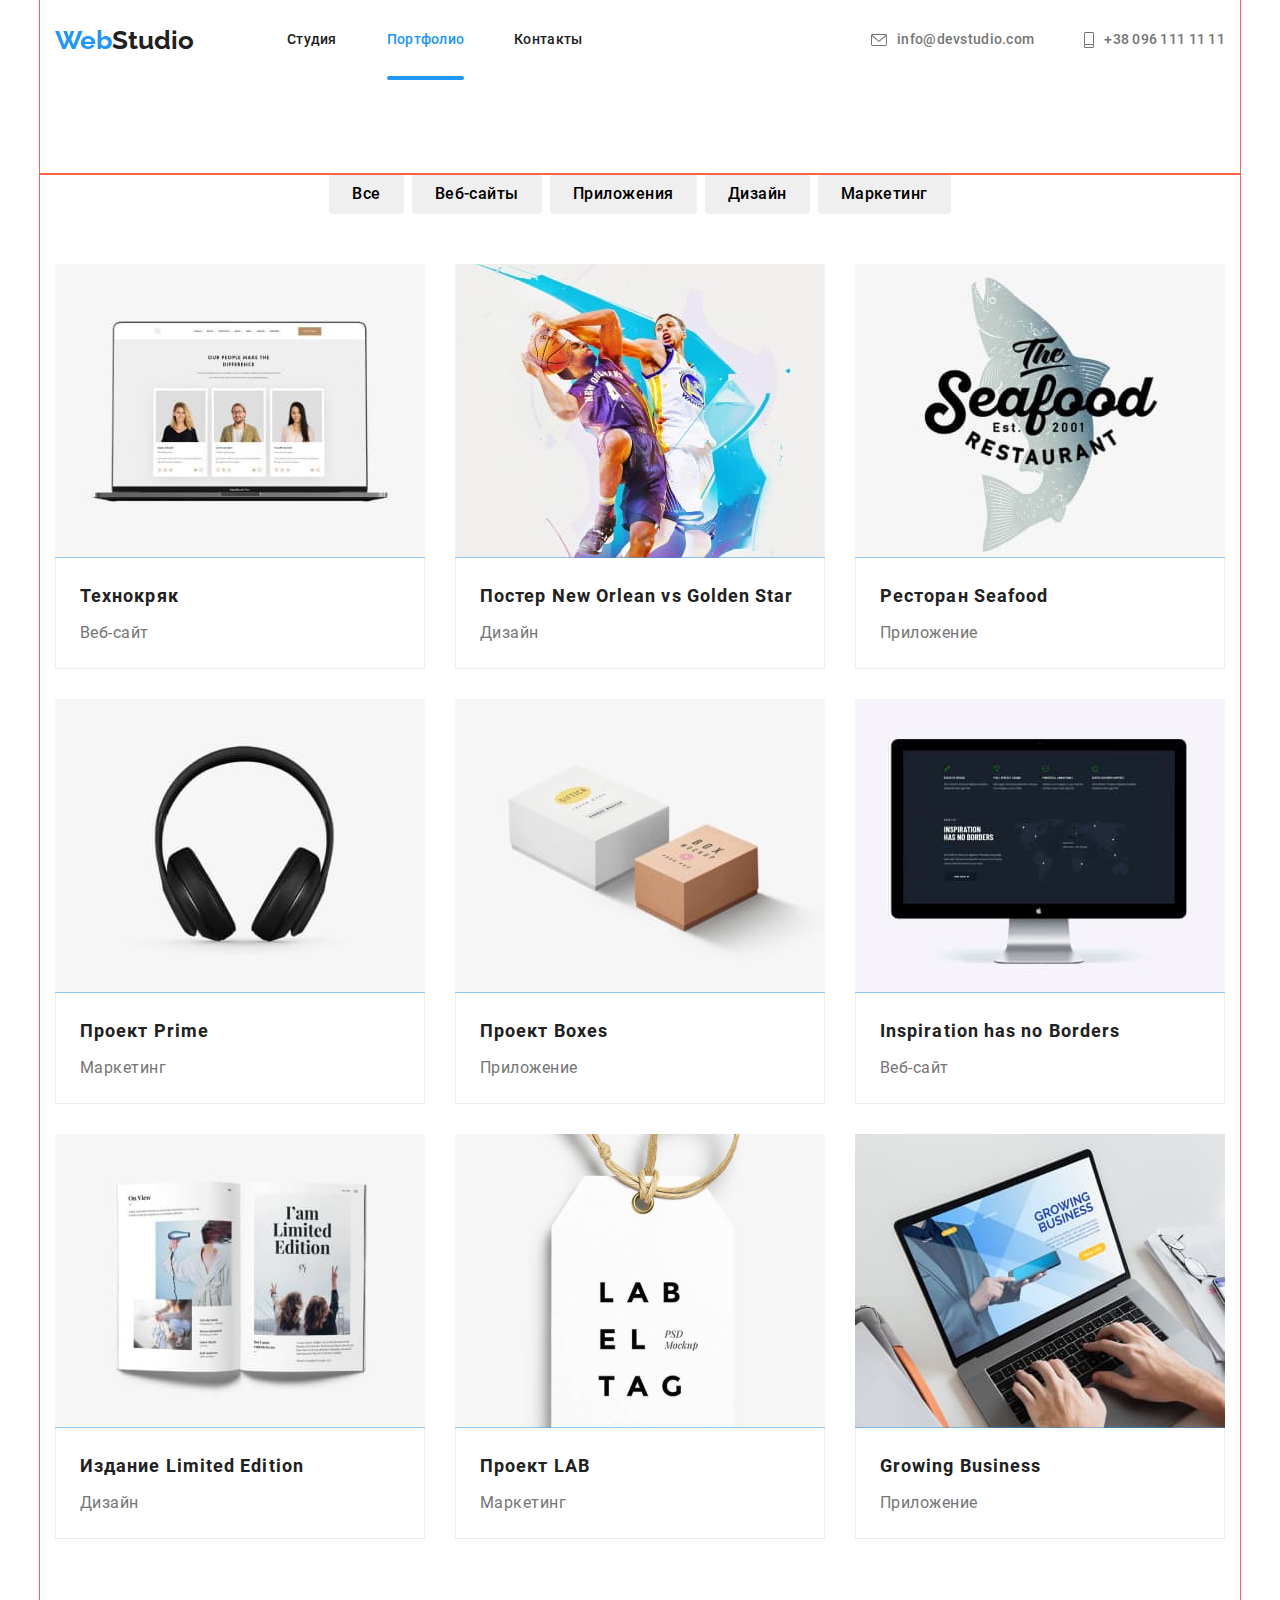
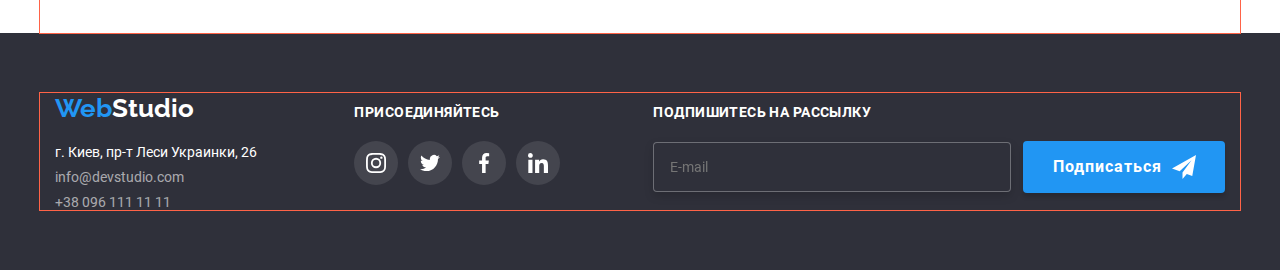
==== commit da398e98: "8 sass" ====
--- a/portfolio.html
+++ b/portfolio.html
@@ -23,7 +23,7 @@
 
             <ul class="site-nav list">
                 <li class="item"><a href="./index.html" class="link">Студия</a></li>
-                <li class="item"><a href="./portfolio.html" class="link">Портфолио</a></li>
+                <li class="item"><a href="./portfolio.html" class="link current">Портфолио</a></li>
                 <li class="item"><a href="" class="link">Контакты</a></li>
             </ul>
 
--- a/css/main.min.css
+++ b/css/main.min.css
@@ -3,5 +3,5 @@
  Consolas,  'Liberation Mono',  Menlo,- monospace;font-size:1em}small{font-size:80%}sub,sup{font-size:75%;line-height:0;position:relative;vertical-align:baseline}sub{bottom:-0.25em}sup{top:-0.5em}table{text-indent:0;border-color:inherit}button,input,optgroup,select,textarea{font-family:inherit;font-size:100%;line-height:1.15;margin:0}button,select{text-transform:none}button,[type='button'],[type='reset'],[type='submit']{-webkit-appearance:button}::-moz-focus-inner{border-style:none;padding:0}:-moz-focusring{outline:1px dotted ButtonText}:-moz-ui-invalid{box-shadow:none}legend{padding:0}progress{vertical-align:baseline}::-webkit-inner-spin-button,::-webkit-outer-spin-button{height:auto}[type='search']{-webkit-appearance:textfield;outline-offset:-2px}::-webkit-search-decoration{-webkit-appearance:none}::-webkit-file-upload-button{-webkit-appearance:button;font:inherit}summary{display:list-item}@font-face{font-family:"Raleway";font-style:normal;font-weight:700;src:url("../fonts/raleway-v18-latin_cyrillic-700.eot");src:local(""),url("../fonts/raleway-v18-latin_cyrillic-700.eot?#iefix") format("embedded-opentype"),url("../fonts/raleway-v18-latin_cyrillic-700.woff2") format("woff2"),url("../fonts/raleway-v18-latin_cyrillic-700.woff") format("woff"),url("../fonts/raleway-v18-latin_cyrillic-700.ttf") format("truetype"),url("../fonts/raleway-v18-latin_cyrillic-700.svg#Raleway") format("svg")}@font-face{font-family:"Roboto";font-style:normal;font-weight:400;src:url("../fonts/roboto-v20-latin_cyrillic-regular.eot");src:local(""),url("../fonts/roboto-v20-latin_cyrillic-regular.eot?#iefix") format("embedded-opentype"),url("../fonts/roboto-v20-latin_cyrillic-regular.woff2") format("woff2"),url("../fonts/roboto-v20-latin_cyrillic-regular.woff") format("woff"),url("../fonts/roboto-v20-latin_cyrillic-regular.ttf") format("truetype"),url("../fonts/roboto-v20-latin_cyrillic-regular.svg#Roboto") format("svg")}@font-face{font-family:"Roboto";font-style:normal;font-weight:500;src:url("../fonts/roboto-v20-latin_cyrillic-500.eot");src:local(""),url("../fonts/roboto-v20-latin_cyrillic-500.eot?#iefix") format("embedded-opentype"),url("../fonts/roboto-v20-latin_cyrillic-500.woff2") format("woff2"),url("../fonts/roboto-v20-latin_cyrillic-500.woff") format("woff"),url("../fonts/roboto-v20-latin_cyrillic-500.ttf") format("truetype"),url("../fonts/roboto-v20-latin_cyrillic-500.svg#Roboto") format("svg")}@font-face{font-family:"Roboto";font-style:normal;font-weight:700;src:url("../fonts/roboto-v20-latin_cyrillic-700.eot");src:local(""),url("../fonts/roboto-v20-latin_cyrillic-700.eot?#iefix") format("embedded-opentype"),url("../fonts/roboto-v20-latin_cyrillic-700.woff2") format("woff2"),url("../fonts/roboto-v20-latin_cyrillic-700.woff") format("woff"),url("../fonts/roboto-v20-latin_cyrillic-700.ttf") format("truetype"),url("../fonts/roboto-v20-latin_cyrillic-700.svg#Roboto") format("svg")}@font-face{font-family:"Roboto";font-style:normal;font-weight:900;src:url("../fonts/roboto-v20-latin_cyrillic-900.eot");src:local(""),url("../fonts/roboto-v20-latin_cyrillic-900.eot?#iefix") format("embedded-opentype"),url("../fonts/roboto-v20-latin_cyrillic-900.woff2") format("woff2"),url("../fonts/roboto-v20-latin_cyrillic-900.woff") format("woff"),url("../fonts/roboto-v20-latin_cyrillic-900.ttf") format("truetype"),url("../fonts/roboto-v20-latin_cyrillic-900.svg#Roboto") format("svg")}body{font-family:"Roboto",sans-serif;font-weight:400;color:#757575;background-color:#fff;text-decoration:none;font-size:14px}*{margin:0;padding:0}ul{list-style-type:none}li{display:list-item}.list{padding:0;margin:0;list-style:none}.title{color:#212121}a{text-decoration:none;color:#212121}a:hover,a:focus{color:#2196f3}.h2-invis{display:none}.container.jobs-img{padding-bottom:94px}.title.h2{font-family:"Roboto",sans-serif;font-weight:700;font-size:36px;line-height:42px;text-align:center;letter-spacing:0.03em;margin-bottom:50px;color:#212121}.container{width:1200px;padding-left:15px;padding-right:15px;margin-left:auto;margin-right:auto}.container.container-portfolio{padding-bottom:94px}.hero{font-family:"Roboto",sans-serif;font-weight:900;font-size:44px;line-height:136%;color:#fff;letter-spacing:0.06em;text-transform:uppercase;padding-bottom:30px}.hero-page{max-width:1600px;margin-left:auto;margin-right:auto;background-color:#c4c4c4;background-image:-webkit-gradient(linear, left top, right top, from(rgba(47,48,58,0.4)), to(rgba(47,48,58,0.4))),url(../images/decoration/bcgfon.jpg);background-image:linear-gradient(to right, rgba(47,48,58,0.4), rgba(47,48,58,0.4)),url(../images/decoration/bcgfon.jpg);background-repeat:no-repeat;background-position:center;text-align:center;padding-bottom:200px;padding-top:200px}.backdrop{position:fixed;z-index:1;top:0;left:0;width:100%;height:100%;background:rgba(0,0,0,0.2);opacity:1;-webkit-transition:opacity 250ms cubic-bezier(0.4, 0, 0.2, 1);transition:opacity 250ms cubic-bezier(0.4, 0, 0.2, 1)}.backdrop.is-hidden{opacity:0;pointer-events:none}.modal{position:absolute;top:50%;left:50%;width:528px;background-color:#fff;-webkit-transform:translate(-50%, -50%);transform:translate(-50%, -50%)}.close-button{display:-webkit-box;display:-ms-flexbox;display:flex;-webkit-box-pack:center;-ms-flex-pack:center;justify-content:center;-webkit-box-align:center;-ms-flex-align:center;align-items:center;width:30px;height:30px;position:absolute;top:8px;right:8px;border:1px solid rgba(0,0,0,0.1);-webkit-box-sizing:border-box;box-sizing:border-box;background-color:#fff;border:1px solid rgba(0,0,0,0.1);border-radius:50%}.close-button:hover .form-close,.close-button:focus .form-close{fill:#2196f3;-webkit-transition-duration:250ms;transition-duration:250ms;-webkit-transition-delay:cubic-bezier(0.4, 0, 0.2, 1);transition-delay:cubic-bezier(0.4, 0, 0.2, 1)}.form{display:-webkit-box;display:-ms-flexbox;display:flex;-webkit-box-orient:vertical;-webkit-box-direction:normal;-ms-flex-direction:column;flex-direction:column;-webkit-box-sizing:border-box;box-sizing:border-box;padding:40px}.form-close{width:16px;height:16px}.form-p{font-family:"Roboto",sans-serif;font-weight:700;font-size:20px;line-height:1.15;text-align:center;letter-spacing:0.03em;color:#212121;padding-bottom:30px}.form-field{display:block;position:relative;margin-bottom:28px}.form-input{width:100%;-webkit-box-sizing:border-box;box-sizing:border-box;margin:0;padding:12px 0 12px 42px;font:inherit;border-radius:4px;border:1px solid rgba(33,33,33,0.2)}.form-input:focus{-webkit-transition-duration:250ms;transition-duration:250ms;-webkit-transition-delay:cubic-bezier(0.4, 0, 0.2, 1);transition-delay:cubic-bezier(0.4, 0, 0.2, 1);border-color:#2196f3;outline:transparent}.form-span{position:absolute;display:inline-block;top:-16px;left:0;font-size:12px;line-height:1.16;letter-spacing:0.01em}.form-comment{padding:12px 16px}.person-black,.phone-black,.email-black{width:18px;height:18px;position:absolute;top:50%;left:15px;-webkit-transform:translateY(-50%);transform:translateY(-50%);display:inline-block}.form-input:focus ~ .form-icon{-webkit-transition-duration:250ms;transition-duration:250ms;-webkit-transition-delay:cubic-bezier(0.4, 0, 0.2, 1);transition-delay:cubic-bezier(0.4, 0, 0.2, 1);fill:#2196f3}.form .btn-hero{width:200px;height:50px;margin-top:30px;-webkit-transition-duration:250ms;transition-duration:250ms;-webkit-transition-delay:cubic-bezier(0.4, 0, 0.2, 1);transition-delay:cubic-bezier(0.4, 0, 0.2, 1)}.form .btn-hero:hover,.form .btn-hero:focus{cursor:pointer;background:#188CE8}.checkbox{position:absolute;width:1px;height:1px;margin:-1px;border:0;padding:0;clip:rect(0 0 0 0);overflow:hidden}.checkbox-lable{display:-webkit-box;display:-ms-flexbox;display:flex;-webkit-box-align:center;-ms-flex-align:center;align-items:center}.checkbox-text{border-bottom:1px solid #2196f3;color:#2196f3}.checkbox-icon{display:inline-block;width:16px;height:15px;margin-right:8px;border:2px solid #212121;border-radius:4px}.checkbox-lable{padding-bottom:30px}.checkbox:checked+.checkbox-icon{background-color:#2196f3;background-image:url(../images/decoration/icon-check-on.svg);background-size:contain;background-origin:border-box;border-color:#2196f3;-webkit-transition-duration:250ms;transition-duration:250ms;-webkit-transition-delay:cubic-bezier(0.4, 0, 0.2, 1);transition-delay:cubic-bezier(0.4, 0, 0.2, 1);transition-duration:250ms;transition-delay:cubic-bezier(0.4, 0, 0.2, 1)}.checkbox:focus+.checkbox-icon{background-image:url(../images/decoration/check.svg);-webkit-transition-duration:250ms;transition-duration:250ms;-webkit-transition-delay:cubic-bezier(0.4, 0, 0.2, 1);transition-delay:cubic-bezier(0.4, 0, 0.2, 1)}.checkbox:focus:checked+.checkbox-icon{background-image:url(../images/decoration/icon-check-on.svg);background-color:#2196f3;-webkit-transition-duration:250ms;transition-duration:250ms;-webkit-transition-delay:cubic-bezier(0.4, 0, 0.2, 1);transition-delay:cubic-bezier(0.4, 0, 0.2, 1)}.logo{color:#2196f3;font-family:"Raleway",sans-serif;font-weight:700;font-size:26px;line-height:1.19}.logo-secondary{color:#fff}.header-logo{margin-right:93px}.buttons{display:-webkit-box;display:-ms-flexbox;display:flex;-webkit-box-pack:center;-ms-flex-pack:center;justify-content:center;padding-bottom:50px}.projects{display:-webkit-box;display:-ms-flexbox;display:flex;-ms-flex-wrap:wrap;flex-wrap:wrap}.projects-list{display:block;width:370px;margin-right:30px;margin-bottom:30px}.projects-div{padding:20px 24px;border-left:1px solid #eee;border-right:1px solid #eee;border-bottom:1px solid #eee}.projects-overlay{position:relative;overflow:hidden}.projects-text{display:inline-block;position:absolute;font-size:18px;line-height:1.56;letter-spacing:0.03em;padding:63px 24px;color:#fff;bottom:0;left:0;-webkit-transform:translateY(100%);transform:translateY(100%);background-color:rgba(33,150,243,0.9);-webkit-transition:-webkit-transform 250ms cubic-bezier(0.4, 0, 0.2, 1);transition:-webkit-transform 250ms cubic-bezier(0.4, 0, 0.2, 1);transition:transform 250ms cubic-bezier(0.4, 0, 0.2, 1);transition:transform 250ms cubic-bezier(0.4, 0, 0.2, 1), -webkit-transform 250ms cubic-bezier(0.4, 0, 0.2, 1)}.projects .title{font-family:"Roboto",sans-serif;font-weight:700;font-size:18px;line-height:2;letter-spacing:0.06em;padding-bottom:4px}.projects .portfolio-jobs{font-size:16px;line-height:1.87;letter-spacing:0.03em;color:#757575}.projects-list .projects-link{display:block}.projects-list .projects-link:hover,.projects-list .projects-link:focus{-webkit-box-shadow:0px 1px 1px rgba(0,0,0,0.12),0px 4px 4px rgba(0,0,0,0.06),1px 4px 6px rgba(0,0,0,0.16);box-shadow:0px 1px 1px rgba(0,0,0,0.12),0px 4px 4px rgba(0,0,0,0.06),1px 4px 6px rgba(0,0,0,0.16);-webkit-transition-duration:250ms;transition-duration:250ms;-webkit-transition-delay:cubic-bezier(0.4, 0, 0.2, 1);transition-delay:cubic-bezier(0.4, 0, 0.2, 1)}.projects-list:nth-last-child(-n+3){margin-bottom:0}.projects-list:nth-child(3n){margin-right:0}.overlay{position:relative}.projects-link:hover .projects-text,.projects-link:focus .projects-text{-webkit-transform:translateY(0);transform:translateY(0);-webkit-transition-duration:250ms;transition-duration:250ms;-webkit-transition-delay:cubic-bezier(0.4, 0, 0.2, 1);transition-delay:cubic-bezier(0.4, 0, 0.2, 1)}.social-icon{display:block;-webkit-box-pack:center;-ms-flex-pack:center;justify-content:center;-webkit-box-align:center;-ms-flex-align:center;align-items:center}.social-link{display:-webkit-box;display:-ms-flexbox;display:flex;-webkit-box-pack:center;-ms-flex-pack:center;justify-content:center;-webkit-box-align:center;-ms-flex-align:center;align-items:center;width:44px;height:44px;border-radius:50%}.social-link.trans{background:rgba(255,255,255,0.1)}.social-link:hover,.social-link:focus{background-color:#2196f3;-webkit-transition-duration:250ms;transition-duration:250ms;-webkit-transition-delay:cubic-bezier(0.4, 0, 0.2, 1);transition-delay:cubic-bezier(0.4, 0, 0.2, 1)}.social-link:hover .logo-icon,.social-link:focus .logo-icon{fill:#fff;-webkit-transition-duration:250ms;transition-duration:250ms;-webkit-transition-delay:cubic-bezier(0.4, 0, 0.2, 1);transition-delay:cubic-bezier(0.4, 0, 0.2, 1)}.logo-icon{display:block;width:20px;height:20px;fill:#afb1b8}.btn-hero{display:inline-block;color:#fff;background-color:#2196f3;border-radius:4px;border:1px solid transparent;min-width:200px;font-size:16px;font-weight:700;line-height:1.88;letter-spacing:0.06em;padding:10px 32px;-webkit-box-align:center;-ms-flex-align:center;align-items:center;text-align:center;-webkit-box-shadow:0px 4px 4px rgba(0,0,0,0.15);box-shadow:0px 4px 4px rgba(0,0,0,0.15)}.btn-hero:hover,.btn-hero:focus{color:#fff;cursor:pointer}.btn{display:inline-block;font-family:"Roboto",sans-serif;font-weight:500;font-size:16px;line-height:162%;letter-spacing:0.03em;padding:6px 22px;border:1px solid transparent;border-radius:4px;min-width:73px}.btn:hover,.btn:focus{color:#fff;background-color:#2196f3;-webkit-box-shadow:0px 3px 1px rgba(0,0,0,0.1),0px 1px 2px rgba(0,0,0,0.08),0px 2px 2px rgba(0,0,0,0.12);box-shadow:0px 3px 1px rgba(0,0,0,0.1),0px 1px 2px rgba(0,0,0,0.08),0px 2px 2px rgba(0,0,0,0.12);outline:none;-webkit-transition-duration:250ms;transition-duration:250ms;-webkit-transition-delay:cubic-bezier(0.4, 0, 0.2, 1);transition-delay:cubic-bezier(0.4, 0, 0.2, 1)}.buttons-list:not(:last-child){margin-right:8px}.btn-footer{display:-webkit-box;display:-ms-flexbox;display:flex;-webkit-box-align:center;-ms-flex-align:center;align-items:center;text-align:center;color:#fff;background-color:#2196f3;border-radius:4px;border:1px solid transparent;font-size:16px;font-weight:700;line-height:1.88;letter-spacing:0.06em;padding:10px 28px 10px 29px;-webkit-box-shadow:0px 4px 4px rgba(0,0,0,0.15);box-shadow:0px 4px 4px rgba(0,0,0,0.15)}.btn-footer:hover,.btn-footer:focus{cursor:pointer;-webkit-transition-duration:250ms;transition-duration:250ms;-webkit-transition-delay:cubic-bezier(0.4, 0, 0.2, 1);transition-delay:cubic-bezier(0.4, 0, 0.2, 1)}.header{background-color:#fff}.main-nav{display:-webkit-box;display:-ms-flexbox;display:flex;-webkit-box-align:center;-ms-flex-align:center;align-items:center}.site-nav{display:-webkit-box;display:-ms-flexbox;display:flex}.site-nav .link:hover,.site-nav .link:focus{color:#2196f3;-webkit-transition-duration:250ms;transition-duration:250ms;-webkit-transition-delay:cubic-bezier(0.4, 0, 0.2, 1);transition-delay:cubic-bezier(0.4, 0, 0.2, 1)}.site-nav .link,.auth-nav .link{display:block;font-family:"Roboto",sans-serif;font-weight:500;line-height:1.14;letter-spacing:0.02em;padding-top:32px;padding-bottom:32px;color:#212121;position:relative}.link::after{content:"";display:block;width:100%;height:5px;background-color:#2196f3;position:absolute;left:0;bottom:0;-webkit-transform:scaleX(0);transform:scaleX(0);-webkit-transition:-webkit-transform 250ms cubic-bezier(0.4, 0, 0.2, 1);transition:-webkit-transform 250ms cubic-bezier(0.4, 0, 0.2, 1);transition:transform 250ms cubic-bezier(0.4, 0, 0.2, 1);transition:transform 250ms cubic-bezier(0.4, 0, 0.2, 1), -webkit-transform 250ms cubic-bezier(0.4, 0, 0.2, 1);border-radius:2px}.site-nav .link:hover::after{-webkit-transform:scaleX(1);transform:scaleX(1)}.item{margin-right:50px}.item:last-child{margin-right:0}.item .link{display:-webkit-box;display:-ms-flexbox;display:flex;-webkit-box-align:center;-ms-flex-align:center;align-items:center}.item.envelope,.item.vector{fill:#757575}.envelope-icon{padding:0;border:none;width:16px;height:12px;margin-right:10px}.vector-icon{padding:0;border:none;width:10px;height:16px;margin-right:10px}.auth-nav{display:-webkit-box;display:-ms-flexbox;display:flex;margin-left:auto;color:#757575}.auth-nav .link{color:#757575}.auth-nav .link,.auth-nav .envelope-icon,.auth-nav .vector-icon{-webkit-transition-duration:250ms;transition-duration:250ms;-webkit-transition-delay:cubic-bezier(0.4, 0, 0.2, 1);transition-delay:cubic-bezier(0.4, 0, 0.2, 1)}.auth-nav .link:hover .envelope-icon,.auth-nav .link:focus .envelope-icon,.auth-nav .link:hover .vector-icon,.auth-nav .link:focus .vector-icon,.auth-nav .link:hover,.auth-nav .link:focus{color:#2196f3;fill:#2196f3}.our-jobs{padding-top:94px;padding-bottom:94px}.jobs-img .title,.team>h2{font-family:"Roboto",sans-serif;font-weight:700;font-size:36px;line-height:1.16;letter-spacing:0.03em}.pictures{display:-webkit-box;display:-ms-flexbox;display:flex}.pictures img{margin-right:30px;display:block}.pictures img:last-child{margin-right:0}.card{position:relative}.card-text{display:-webkit-box;display:-ms-flexbox;display:flex;width:370px;height:70px;font-family:"Roboto",sans-serif;font-weight:700;font-size:14px;line-height:1.14;-webkit-box-pack:center;-ms-flex-pack:center;justify-content:center;-webkit-box-align:center;-ms-flex-align:center;align-items:center;letter-spacing:0.03em;text-transform:uppercase;color:#fff;background-color:rgba(47,48,58,0.8);position:absolute;bottom:0;left:0}.pictures img:last-child{margin-right:0}.title.works{margin-bottom:10px}.features{display:-webkit-box;display:-ms-flexbox;display:flex;-ms-flex-wrap:wrap;flex-wrap:wrap}.features .title{font-family:"Roboto",sans-serif;font-weight:700;line-height:1.14;letter-spacing:0.03em;text-transform:uppercase}.features p{line-height:1.71;letter-spacing:0.03em}.features-icon{display:-webkit-box;display:-ms-flexbox;display:flex;-webkit-box-pack:center;-ms-flex-pack:center;justify-content:center;-webkit-box-align:center;-ms-flex-align:center;align-items:center;height:120px;margin-bottom:30px;background:#f5f4fa;border-radius:4px}.features>.item{margin-right:30px}.features-list{margin-right:30px;width:270px}.features-list:last-child{margin-right:0}.antenna-icon,.clock-icon,.diagram-icon,.astronaut-icon{width:70px;height:70px}.bcg-our-team{background-color:#f5f4fa}.container.our-team{background-color:#f5f4fa;padding-top:94px;padding-bottom:94px}.team-list{background-color:#fff;margin-right:30px;text-align:center;-webkit-box-shadow:0px 1px 3px rgba(0,0,0,0.12),0px 1px 1px rgba(0,0,0,0.14),0px 2px 1px rgba(0,0,0,0.2);box-shadow:0px 1px 3px rgba(0,0,0,0.12),0px 1px 1px rgba(0,0,0,0.14),0px 2px 1px rgba(0,0,0,0.2)}.team-list:last-child{margin-right:0}.workers>img{margin-bottom:30px;display:block}.title.name{font-family:"Roboto",sans-serif;font-weight:500;font-size:16px;line-height:1.18;letter-spacing:0.03em;margin-bottom:10px}.workers-prof{margin-bottom:16px}.social-list{display:-webkit-box;display:-ms-flexbox;display:flex;padding:0 32px 30px}.social-icon:not(:last-child){margin-right:10px}.footer{background-color:#2f303a;padding-top:60px;padding-bottom:60px}.footer .link{color:rgba(255,255,255,0.6)}.footer .link:hover,.footer .link:focus{color:#2196f3;-webkit-transition-duration:250ms;transition-duration:250ms;-webkit-transition-delay:cubic-bezier(0.4, 0, 0.2, 1);transition-delay:cubic-bezier(0.4, 0, 0.2, 1)}.footer-p{margin-bottom:9px;color:#fff;width:231px}.footer-p:last-child{margin-bottom:0}.footer-block{padding-bottom:0;margin-bottom:0;padding-right:70px}.footer-h3{font-family:"Roboto",sans-serif;font-weight:700;font-size:14px;line-height:1.14;letter-spacing:0.03em;text-transform:uppercase;color:#fff;margin-bottom:20px;padding-top:12px}.logo-footer{display:-webkit-box;display:-ms-flexbox;display:flex;-webkit-box-pack:justify;-ms-flex-pack:justify;justify-content:space-between}.logo-div{margin-bottom:20px}.footer-social .social-icon{margin-bottom:0}.menu{padding:0;margin:0;list-style:none;display:-webkit-box;display:-ms-flexbox;display:flex}.menu-item{margin-right:15px;outline:2px solid tomato}.menu-link{display:block;padding:10px 20px;text-decoration:none;background-color:teal;color:#fff}.static-clients{padding-top:94px;padding-bottom:94px}.clients-list{display:-webkit-box;display:-ms-flexbox;display:flex}.client{border:1px solid #AFB1B8;border-radius:4px;margin-right:30px;-webkit-box-sizing:border-box;box-sizing:border-box}.client:last-child{margin-right:0}.client:hover,.client:focus{border-color:#2196f3}.client-link{display:-webkit-box;display:-ms-flexbox;display:flex;width:170px;height:90px;-webkit-box-align:center;-ms-flex-align:center;align-items:center;-webkit-box-pack:center;-ms-flex-pack:center;justify-content:center;fill:#afb1b8;-webkit-transition:color 250ms cubic-bezier(0.4, 0, 0.2, 1),border 250ms cubic-bezier(0.4, 0, 0.2, 1);transition:color 250ms cubic-bezier(0.4, 0, 0.2, 1),border 250ms cubic-bezier(0.4, 0, 0.2, 1)}.client-link:hover,.client-link:focus{border-color:#2196f3;fill:#2196f3}.footer-shared{display:-webkit-box;display:-ms-flexbox;display:flex;-webkit-box-orient:vertical;-webkit-box-direction:normal;-ms-flex-direction:column;flex-direction:column;padding-left:93px}.footer-input{background-color:#2f303a;width:358px;height:50px;border-radius:4px;border:1px solid rgba(255,255,255,0.3);-webkit-box-sizing:border-box;box-sizing:border-box;-webkit-filter:drop-shadow(0px 4px 4px rgba(0,0,0,0.15));filter:drop-shadow(0px 4px 4px rgba(0,0,0,0.15));padding:15px 16px}.footer-distribution{position:relative;display:-webkit-box;display:-ms-flexbox;display:flex;-webkit-box-align:center;-ms-flex-align:center;align-items:center}.footer-distribution .btn-footer{margin-left:12px}.footer-distribution .footer-svg{margin-left:10px}.footer-social .social-list{padding:0;margin:0}.footer-social .social-link{background-color:#757575}.footer-social .logo-icon{fill:#fff}.footer-social .social-link:hover,.footer-social .social-link:focus{background-color:#2196f3}
+ monospace;font-size:1em}small{font-size:80%}sub,sup{font-size:75%;line-height:0;position:relative;vertical-align:baseline}sub{bottom:-0.25em}sup{top:-0.5em}table{text-indent:0;border-color:inherit}button,input,optgroup,select,textarea{font-family:inherit;font-size:100%;line-height:1.15;margin:0}button,select{text-transform:none}button,[type='button'],[type='reset'],[type='submit']{-webkit-appearance:button}::-moz-focus-inner{border-style:none;padding:0}:-moz-focusring{outline:1px dotted ButtonText}:-moz-ui-invalid{box-shadow:none}legend{padding:0}progress{vertical-align:baseline}::-webkit-inner-spin-button,::-webkit-outer-spin-button{height:auto}[type='search']{-webkit-appearance:textfield;outline-offset:-2px}::-webkit-search-decoration{-webkit-appearance:none}::-webkit-file-upload-button{-webkit-appearance:button;font:inherit}summary{display:list-item}@font-face{font-family:"Raleway";font-style:normal;font-weight:700;src:url("../fonts/raleway-v18-latin_cyrillic-700.eot");src:local(""),url("../fonts/raleway-v18-latin_cyrillic-700.eot?#iefix") format("embedded-opentype"),url("../fonts/raleway-v18-latin_cyrillic-700.woff2") format("woff2"),url("../fonts/raleway-v18-latin_cyrillic-700.woff") format("woff"),url("../fonts/raleway-v18-latin_cyrillic-700.ttf") format("truetype"),url("../fonts/raleway-v18-latin_cyrillic-700.svg#Raleway") format("svg")}@font-face{font-family:"Roboto";font-style:normal;font-weight:400;src:url("../fonts/roboto-v20-latin_cyrillic-regular.eot");src:local(""),url("../fonts/roboto-v20-latin_cyrillic-regular.eot?#iefix") format("embedded-opentype"),url("../fonts/roboto-v20-latin_cyrillic-regular.woff2") format("woff2"),url("../fonts/roboto-v20-latin_cyrillic-regular.woff") format("woff"),url("../fonts/roboto-v20-latin_cyrillic-regular.ttf") format("truetype"),url("../fonts/roboto-v20-latin_cyrillic-regular.svg#Roboto") format("svg")}@font-face{font-family:"Roboto";font-style:normal;font-weight:500;src:url("../fonts/roboto-v20-latin_cyrillic-500.eot");src:local(""),url("../fonts/roboto-v20-latin_cyrillic-500.eot?#iefix") format("embedded-opentype"),url("../fonts/roboto-v20-latin_cyrillic-500.woff2") format("woff2"),url("../fonts/roboto-v20-latin_cyrillic-500.woff") format("woff"),url("../fonts/roboto-v20-latin_cyrillic-500.ttf") format("truetype"),url("../fonts/roboto-v20-latin_cyrillic-500.svg#Roboto") format("svg")}@font-face{font-family:"Roboto";font-style:normal;font-weight:700;src:url("../fonts/roboto-v20-latin_cyrillic-700.eot");src:local(""),url("../fonts/roboto-v20-latin_cyrillic-700.eot?#iefix") format("embedded-opentype"),url("../fonts/roboto-v20-latin_cyrillic-700.woff2") format("woff2"),url("../fonts/roboto-v20-latin_cyrillic-700.woff") format("woff"),url("../fonts/roboto-v20-latin_cyrillic-700.ttf") format("truetype"),url("../fonts/roboto-v20-latin_cyrillic-700.svg#Roboto") format("svg")}@font-face{font-family:"Roboto";font-style:normal;font-weight:900;src:url("../fonts/roboto-v20-latin_cyrillic-900.eot");src:local(""),url("../fonts/roboto-v20-latin_cyrillic-900.eot?#iefix") format("embedded-opentype"),url("../fonts/roboto-v20-latin_cyrillic-900.woff2") format("woff2"),url("../fonts/roboto-v20-latin_cyrillic-900.woff") format("woff"),url("../fonts/roboto-v20-latin_cyrillic-900.ttf") format("truetype"),url("../fonts/roboto-v20-latin_cyrillic-900.svg#Roboto") format("svg")}body{font-family:"Roboto",sans-serif;font-weight:400;color:#757575;background-color:#fff;text-decoration:none;font-size:14px}*{margin:0;padding:0}ul{list-style-type:none}li{display:list-item}.list{padding:0;margin:0;list-style:none}.title{color:#212121}a{text-decoration:none;color:#212121}a:hover,a:focus{color:#2196f3}.h2-invis{display:none}.container.jobs-img{padding-bottom:94px}.title.h2{font-family:"Roboto",sans-serif;font-weight:700;font-size:36px;line-height:42px;text-align:center;letter-spacing:0.03em;margin-bottom:50px;color:#212121}.container{width:1200px;padding-left:15px;padding-right:15px;margin-left:auto;margin-right:auto;outline:1px solid tomato}.container.container-portfolio{padding-bottom:94px}.hero{font-family:"Roboto",sans-serif;font-weight:900;font-size:44px;line-height:136%;color:#fff;letter-spacing:0.06em;text-transform:uppercase;padding-bottom:30px}.hero-page{max-width:1600px;margin-left:auto;margin-right:auto;background-color:#c4c4c4;background-image:-webkit-gradient(linear, left top, right top, from(rgba(47,48,58,0.4)), to(rgba(47,48,58,0.4))),url(../images/decoration/bcgfon.jpg);background-image:linear-gradient(to right, rgba(47,48,58,0.4), rgba(47,48,58,0.4)),url(../images/decoration/bcgfon.jpg);background-repeat:no-repeat;background-position:center;text-align:center;padding-bottom:200px;padding-top:200px}.backdrop{position:fixed;z-index:1;top:0;left:0;width:100%;height:100%;background:rgba(0,0,0,0.2);opacity:1;-webkit-transition:opacity 250ms cubic-bezier(0.4, 0, 0.2, 1);transition:opacity 250ms cubic-bezier(0.4, 0, 0.2, 1)}.backdrop.is-hidden{opacity:0;pointer-events:none}.modal{position:absolute;top:50%;left:50%;width:528px;background-color:#fff;-webkit-transform:translate(-50%, -50%);transform:translate(-50%, -50%)}.close-button{display:-webkit-box;display:-ms-flexbox;display:flex;-webkit-box-pack:center;-ms-flex-pack:center;justify-content:center;-webkit-box-align:center;-ms-flex-align:center;align-items:center;width:30px;height:30px;position:absolute;top:8px;right:8px;border:1px solid rgba(0,0,0,0.1);-webkit-box-sizing:border-box;box-sizing:border-box;background-color:#fff;border:1px solid rgba(0,0,0,0.1);border-radius:50%}.close-button:hover .form-close,.close-button:focus .form-close{fill:#2196f3;-webkit-transition-duration:250ms;transition-duration:250ms;-webkit-transition-delay:cubic-bezier(0.4, 0, 0.2, 1);transition-delay:cubic-bezier(0.4, 0, 0.2, 1)}.form{display:-webkit-box;display:-ms-flexbox;display:flex;-webkit-box-orient:vertical;-webkit-box-direction:normal;-ms-flex-direction:column;flex-direction:column;-webkit-box-sizing:border-box;box-sizing:border-box;padding:40px}.form-close{width:16px;height:16px}.form-p{font-family:"Roboto",sans-serif;font-weight:700;font-size:20px;line-height:1.15;text-align:center;letter-spacing:0.03em;color:#212121;padding-bottom:30px}.form-field{display:block;position:relative;margin-bottom:28px}.form-input{width:100%;-webkit-box-sizing:border-box;box-sizing:border-box;margin:0;padding:12px 0 12px 42px;font:inherit;border-radius:4px;border:1px solid rgba(33,33,33,0.2)}.form-input:focus{-webkit-transition-duration:250ms;transition-duration:250ms;-webkit-transition-delay:cubic-bezier(0.4, 0, 0.2, 1);transition-delay:cubic-bezier(0.4, 0, 0.2, 1);border-color:#2196f3;outline:transparent}.form-span{position:absolute;display:inline-block;top:-16px;left:0;font-size:12px;line-height:1.16;letter-spacing:0.01em}.form-comment{padding:12px 16px}.person-black,.phone-black,.email-black{width:18px;height:18px;position:absolute;top:50%;left:15px;-webkit-transform:translateY(-50%);transform:translateY(-50%);display:inline-block}.form-input:focus ~ .form-icon{-webkit-transition-duration:250ms;transition-duration:250ms;-webkit-transition-delay:cubic-bezier(0.4, 0, 0.2, 1);transition-delay:cubic-bezier(0.4, 0, 0.2, 1);fill:#2196f3}.form .btn-hero{width:200px;height:50px;margin-top:30px;-webkit-transition-duration:250ms;transition-duration:250ms;-webkit-transition-delay:cubic-bezier(0.4, 0, 0.2, 1);transition-delay:cubic-bezier(0.4, 0, 0.2, 1)}.form .btn-hero:hover,.form .btn-hero:focus{cursor:pointer;background:#188CE8}.checkbox{position:absolute;width:1px;height:1px;margin:-1px;border:0;padding:0;clip:rect(0 0 0 0);overflow:hidden}.checkbox-lable{display:-webkit-box;display:-ms-flexbox;display:flex;-webkit-box-align:center;-ms-flex-align:center;align-items:center}.checkbox-text{border-bottom:1px solid #2196f3;color:#2196f3}.checkbox-icon{display:inline-block;width:16px;height:15px;margin-right:8px;border:2px solid #212121;border-radius:4px}.checkbox-lable{padding-bottom:30px}.checkbox:checked+.checkbox-icon{background-color:#2196f3;background-image:url(../images/decoration/icon-check-on.svg);background-size:contain;background-origin:border-box;border-color:#2196f3;-webkit-transition-duration:250ms;transition-duration:250ms;-webkit-transition-delay:cubic-bezier(0.4, 0, 0.2, 1);transition-delay:cubic-bezier(0.4, 0, 0.2, 1);transition-duration:250ms;transition-delay:cubic-bezier(0.4, 0, 0.2, 1)}.checkbox:focus+.checkbox-icon{background-image:url(../images/decoration/check.svg);-webkit-transition-duration:250ms;transition-duration:250ms;-webkit-transition-delay:cubic-bezier(0.4, 0, 0.2, 1);transition-delay:cubic-bezier(0.4, 0, 0.2, 1)}.checkbox:focus:checked+.checkbox-icon{background-image:url(../images/decoration/icon-check-on.svg);background-color:#2196f3;-webkit-transition-duration:250ms;transition-duration:250ms;-webkit-transition-delay:cubic-bezier(0.4, 0, 0.2, 1);transition-delay:cubic-bezier(0.4, 0, 0.2, 1)}.logo{color:#2196f3;font-family:"Raleway",sans-serif;font-weight:700;font-size:26px;line-height:1.19}.logo-secondary{color:#fff}.header-logo{margin-right:93px}.buttons{display:-webkit-box;display:-ms-flexbox;display:flex;-webkit-box-pack:center;-ms-flex-pack:center;justify-content:center;padding-bottom:50px}.projects{display:-webkit-box;display:-ms-flexbox;display:flex;-ms-flex-wrap:wrap;flex-wrap:wrap}.projects-list{display:block;width:370px;margin-right:30px;margin-bottom:30px}.projects-div{padding:20px 24px;border-left:1px solid #eee;border-right:1px solid #eee;border-bottom:1px solid #eee}.projects-overlay{position:relative;overflow:hidden;height:294px}.projects-text{display:inline-block;position:absolute;font-size:18px;line-height:1.56;letter-spacing:0.03em;padding:63px 24px;color:#fff;bottom:0;left:0;-webkit-transform:translateY(100%);transform:translateY(100%);background-color:rgba(33,150,243,0.9);-webkit-transition:-webkit-transform 250ms cubic-bezier(0.4, 0, 0.2, 1);transition:-webkit-transform 250ms cubic-bezier(0.4, 0, 0.2, 1);transition:transform 250ms cubic-bezier(0.4, 0, 0.2, 1);transition:transform 250ms cubic-bezier(0.4, 0, 0.2, 1), -webkit-transform 250ms cubic-bezier(0.4, 0, 0.2, 1)}.projects .title{font-family:"Roboto",sans-serif;font-weight:700;font-size:18px;line-height:2;letter-spacing:0.06em;padding-bottom:4px}.projects .portfolio-jobs{font-size:16px;line-height:1.87;letter-spacing:0.03em;color:#757575}.projects-list .projects-link{display:block}.projects-list .projects-link:hover,.projects-list .projects-link:focus{-webkit-box-shadow:0px 1px 1px rgba(0,0,0,0.12),0px 4px 4px rgba(0,0,0,0.06),1px 4px 6px rgba(0,0,0,0.16);box-shadow:0px 1px 1px rgba(0,0,0,0.12),0px 4px 4px rgba(0,0,0,0.06),1px 4px 6px rgba(0,0,0,0.16);-webkit-transition-duration:250ms;transition-duration:250ms;-webkit-transition-delay:cubic-bezier(0.4, 0, 0.2, 1);transition-delay:cubic-bezier(0.4, 0, 0.2, 1)}.projects-list:nth-last-child(-n+3){margin-bottom:0}.projects-list:nth-child(3n){margin-right:0}.projects-link:hover .projects-text,.projects-link:focus .projects-text{-webkit-transform:translateY(0);transform:translateY(0);-webkit-transition-duration:250ms;transition-duration:250ms;-webkit-transition-delay:cubic-bezier(0.4, 0, 0.2, 1);transition-delay:cubic-bezier(0.4, 0, 0.2, 1)}.social-icon{display:block;-webkit-box-pack:center;-ms-flex-pack:center;justify-content:center;-webkit-box-align:center;-ms-flex-align:center;align-items:center}.social-link{display:-webkit-box;display:-ms-flexbox;display:flex;-webkit-box-pack:center;-ms-flex-pack:center;justify-content:center;-webkit-box-align:center;-ms-flex-align:center;align-items:center;width:44px;height:44px;border-radius:50%;background:rgba(255,255,255,0.1)}.social-link:hover,.social-link:focus{background-color:#2196f3;-webkit-transition-duration:250ms;transition-duration:250ms;-webkit-transition-delay:cubic-bezier(0.4, 0, 0.2, 1);transition-delay:cubic-bezier(0.4, 0, 0.2, 1)}.social-link:hover .logo-icon,.social-link:focus .logo-icon{fill:#fff;-webkit-transition-duration:250ms;transition-duration:250ms;-webkit-transition-delay:cubic-bezier(0.4, 0, 0.2, 1);transition-delay:cubic-bezier(0.4, 0, 0.2, 1)}.logo-icon{display:block;width:20px;height:20px;fill:#afb1b8}.btn-hero{display:inline-block;color:#fff;background-color:#2196f3;border-radius:4px;border:1px solid transparent;min-width:200px;font-size:16px;font-weight:700;line-height:1.88;letter-spacing:0.06em;padding:10px 32px;-webkit-box-align:center;-ms-flex-align:center;align-items:center;text-align:center;-webkit-box-shadow:0px 4px 4px rgba(0,0,0,0.15);box-shadow:0px 4px 4px rgba(0,0,0,0.15)}.btn-hero:hover,.btn-hero:focus{color:#fff;cursor:pointer}.btn{display:inline-block;font-family:"Roboto",sans-serif;font-weight:500;font-size:16px;line-height:162%;letter-spacing:0.03em;padding:6px 22px;border:1px solid transparent;border-radius:4px;min-width:73px}.btn:hover,.btn:focus{color:#fff;background-color:#2196f3;-webkit-box-shadow:0px 3px 1px rgba(0,0,0,0.1),0px 1px 2px rgba(0,0,0,0.08),0px 2px 2px rgba(0,0,0,0.12);box-shadow:0px 3px 1px rgba(0,0,0,0.1),0px 1px 2px rgba(0,0,0,0.08),0px 2px 2px rgba(0,0,0,0.12);outline:none;-webkit-transition-duration:250ms;transition-duration:250ms;-webkit-transition-delay:cubic-bezier(0.4, 0, 0.2, 1);transition-delay:cubic-bezier(0.4, 0, 0.2, 1)}.buttons-list:not(:last-child){margin-right:8px}.btn-footer{display:-webkit-box;display:-ms-flexbox;display:flex;-webkit-box-align:center;-ms-flex-align:center;align-items:center;text-align:center;color:#fff;background-color:#2196f3;border-radius:4px;border:1px solid transparent;font-size:16px;font-weight:700;line-height:1.88;letter-spacing:0.06em;padding:10px 28px 10px 29px;-webkit-box-shadow:0px 4px 4px rgba(0,0,0,0.15);box-shadow:0px 4px 4px rgba(0,0,0,0.15)}.btn-footer:hover,.btn-footer:focus{cursor:pointer;-webkit-transition-duration:250ms;transition-duration:250ms;-webkit-transition-delay:cubic-bezier(0.4, 0, 0.2, 1);transition-delay:cubic-bezier(0.4, 0, 0.2, 1)}.header{background-color:#fff}.main-nav{display:-webkit-box;display:-ms-flexbox;display:flex;-webkit-box-align:center;-ms-flex-align:center;align-items:center}.site-nav{display:-webkit-box;display:-ms-flexbox;display:flex}.site-nav .link:hover,.site-nav .link:focus{color:#2196f3;-webkit-transition-duration:250ms;transition-duration:250ms;-webkit-transition-delay:cubic-bezier(0.4, 0, 0.2, 1);transition-delay:cubic-bezier(0.4, 0, 0.2, 1)}.site-nav .link,.auth-nav .link{display:block;font-family:"Roboto",sans-serif;font-weight:500;line-height:1.14;letter-spacing:0.02em;padding-top:32px;padding-bottom:32px;color:#212121;position:relative}.site-nav .link.current{position:relative;color:#2196f3}.site-nav .current::after{content:"";position:absolute;left:0;bottom:0;display:block;width:100%;height:4px;background-color:#2196f3;border-radius:2px}.item{margin-right:50px}.item:last-child{margin-right:0}.item .link{display:-webkit-box;display:-ms-flexbox;display:flex;-webkit-box-align:center;-ms-flex-align:center;align-items:center}.item.envelope,.item.vector{fill:#757575}.envelope-icon{padding:0;border:none;width:16px;height:12px;margin-right:10px}.vector-icon{padding:0;border:none;width:10px;height:16px;margin-right:10px}.auth-nav{display:-webkit-box;display:-ms-flexbox;display:flex;margin-left:auto;color:#757575}.auth-nav .link{color:#757575}.auth-nav .link,.auth-nav .envelope-icon,.auth-nav .vector-icon{-webkit-transition-duration:250ms;transition-duration:250ms;-webkit-transition-delay:cubic-bezier(0.4, 0, 0.2, 1);transition-delay:cubic-bezier(0.4, 0, 0.2, 1)}.auth-nav .link:hover .envelope-icon,.auth-nav .link:focus .envelope-icon,.auth-nav .link:hover .vector-icon,.auth-nav .link:focus .vector-icon,.auth-nav .link:hover,.auth-nav .link:focus{color:#2196f3;fill:#2196f3}.our-jobs{padding-top:94px;padding-bottom:94px}.jobs-img .title,.team>h2{font-family:"Roboto",sans-serif;font-weight:700;font-size:36px;line-height:1.16;letter-spacing:0.03em}.pictures{display:-webkit-box;display:-ms-flexbox;display:flex}.pictures img{margin-right:30px;display:block}.pictures img:last-child{margin-right:0}.card{position:relative}.card-text{display:-webkit-box;display:-ms-flexbox;display:flex;width:370px;height:70px;font-family:"Roboto",sans-serif;font-weight:700;font-size:14px;line-height:1.14;-webkit-box-pack:center;-ms-flex-pack:center;justify-content:center;-webkit-box-align:center;-ms-flex-align:center;align-items:center;letter-spacing:0.03em;text-transform:uppercase;color:#fff;background-color:rgba(47,48,58,0.8);position:absolute;bottom:0;left:0}.pictures img:last-child{margin-right:0}.title.works{margin-bottom:10px}.features{display:-webkit-box;display:-ms-flexbox;display:flex;-ms-flex-wrap:wrap;flex-wrap:wrap}.features .title{font-family:"Roboto",sans-serif;font-weight:700;line-height:1.14;letter-spacing:0.03em;text-transform:uppercase}.features p{line-height:1.71;letter-spacing:0.03em}.features-icon{display:-webkit-box;display:-ms-flexbox;display:flex;-webkit-box-pack:center;-ms-flex-pack:center;justify-content:center;-webkit-box-align:center;-ms-flex-align:center;align-items:center;height:120px;margin-bottom:30px;background:#f5f4fa;border-radius:4px}.features>.item{margin-right:30px}.features-list{margin-right:30px;width:270px}.features-list:last-child{margin-right:0}.antenna-icon,.clock-icon,.diagram-icon,.astronaut-icon{width:70px;height:70px}.bcg-our-team{background-color:#f5f4fa}.container.our-team{background-color:#f5f4fa;padding-top:94px;padding-bottom:94px}.team-list{background-color:#fff;margin-right:30px;text-align:center;-webkit-box-shadow:0px 1px 3px rgba(0,0,0,0.12),0px 1px 1px rgba(0,0,0,0.14),0px 2px 1px rgba(0,0,0,0.2);box-shadow:0px 1px 3px rgba(0,0,0,0.12),0px 1px 1px rgba(0,0,0,0.14),0px 2px 1px rgba(0,0,0,0.2)}.team-list:last-child{margin-right:0}.workers>img{margin-bottom:30px;display:block}.title.name{font-family:"Roboto",sans-serif;font-weight:500;font-size:16px;line-height:1.18;letter-spacing:0.03em;margin-bottom:10px}.workers-prof{margin-bottom:16px}.social-list{display:-webkit-box;display:-ms-flexbox;display:flex;padding:0 32px 30px}.social-icon:not(:last-child){margin-right:10px}.footer{background-color:#2f303a;padding-top:60px;padding-bottom:60px}.footer .link{color:rgba(255,255,255,0.6)}.footer .link:hover,.footer .link:focus{color:#2196f3;-webkit-transition-duration:250ms;transition-duration:250ms;-webkit-transition-delay:cubic-bezier(0.4, 0, 0.2, 1);transition-delay:cubic-bezier(0.4, 0, 0.2, 1)}.footer-p{margin-bottom:9px;color:#fff;width:231px}.footer-p:last-child{margin-bottom:0}.footer-block{padding-bottom:0;margin-bottom:0;margin-right:auto}.footer-h3{font-family:"Roboto",sans-serif;font-weight:700;font-size:14px;line-height:1.14;letter-spacing:0.03em;text-transform:uppercase;color:#fff;margin-bottom:20px;padding-top:12px}.logo-footer{display:-webkit-box;display:-ms-flexbox;display:flex;-webkit-box-pack:justify;-ms-flex-pack:justify;justify-content:space-between}.logo-div{margin-bottom:20px}.footer-social .social-icon{margin-bottom:0}.menu{padding:0;margin:0;list-style:none;display:-webkit-box;display:-ms-flexbox;display:flex}.menu-item{margin-right:15px;outline:2px solid tomato}.menu-link{display:block;padding:10px 20px;text-decoration:none;background-color:teal;color:#fff}.static-clients{padding-top:94px;padding-bottom:94px}.clients-list{display:-webkit-box;display:-ms-flexbox;display:flex}.client{width:170px;height:90px;margin-right:30px;-webkit-box-sizing:border-box;box-sizing:border-box}.client:last-child{margin-right:0}.client:hover,.client:focus{border-color:#2196f3}.client-link{display:-webkit-box;display:-ms-flexbox;display:flex;width:100%;height:100%;-webkit-box-align:center;-ms-flex-align:center;align-items:center;-webkit-box-pack:center;-ms-flex-pack:center;justify-content:center;border:1px solid #AFB1B8;border-radius:4px;fill:#afb1b8;-webkit-transition:fill 2500ms cubic-bezier(0.4, 0, 0.2, 1),border 2500ms cubic-bezier(0.4, 0, 0.2, 1);transition:fill 2500ms cubic-bezier(0.4, 0, 0.2, 1),border 2500ms cubic-bezier(0.4, 0, 0.2, 1)}.client-link:hover,.client-link:focus{border-color:#2196f3;fill:#2196f3}.footer-shared{display:-webkit-box;display:-ms-flexbox;display:flex;-webkit-box-orient:vertical;-webkit-box-direction:normal;-ms-flex-direction:column;flex-direction:column;margin-left:93px}.footer-input{background-color:#2f303a;width:358px;height:50px;border-radius:4px;border:1px solid rgba(255,255,255,0.3);-webkit-box-sizing:border-box;box-sizing:border-box;-webkit-filter:drop-shadow(0px 4px 4px rgba(0,0,0,0.15));filter:drop-shadow(0px 4px 4px rgba(0,0,0,0.15));padding:15px 16px}.footer-distribution{position:relative;display:-webkit-box;display:-ms-flexbox;display:flex;-webkit-box-align:center;-ms-flex-align:center;align-items:center}.footer-distribution .btn-footer{margin-left:12px}.footer-distribution .footer-svg{margin-left:10px}.footer-social .social-list{padding:0;margin:0}.footer-social .logo-icon{fill:#fff}.footer-social .social-link:hover,.footer-social .social-link:focus{background-color:#2196f3}
 /*# sourceMappingURL=main.min.css.map */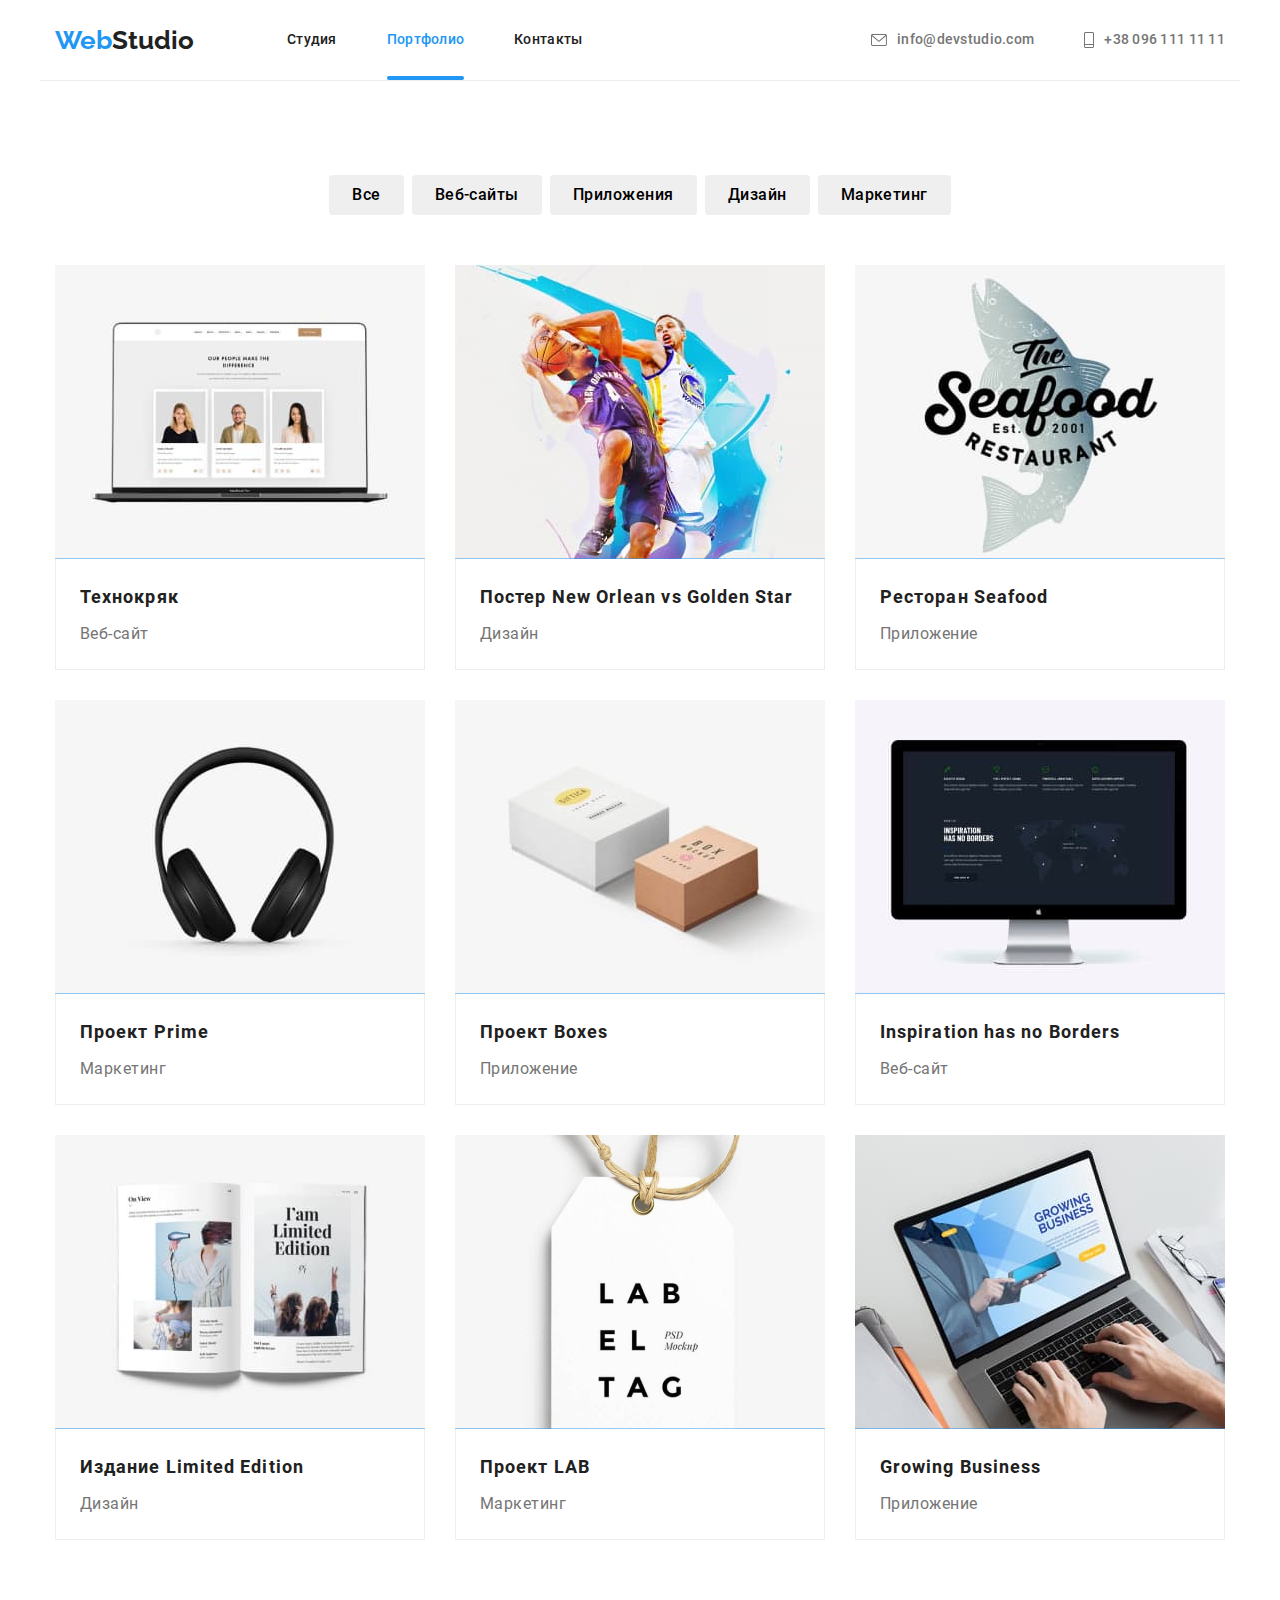
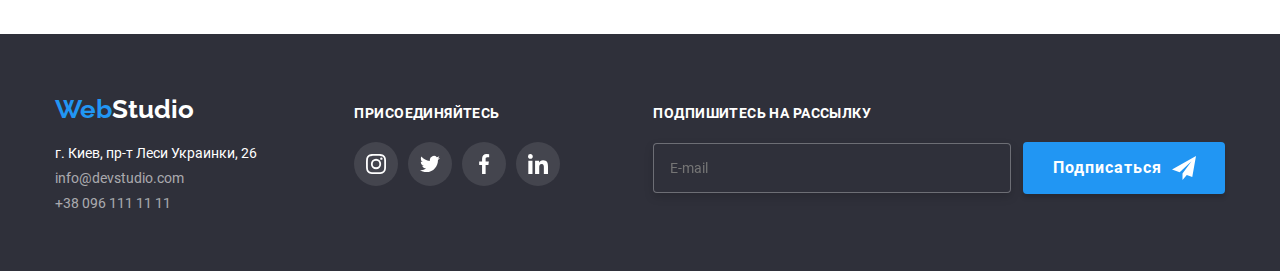
==== commit f6ad57d3: "9 sass" ====
--- a/portfolio.html
+++ b/portfolio.html
@@ -13,7 +13,7 @@
 <body>
     <!-- Шапка -->
     <header class="header">
-        <div class="container container-portfolio">
+        <div class="container">
         <nav class="main-nav">
             <div class="header-logo">
                 <a href="./index.html" class="logo">Web<span class="title">Studio</span>
--- a/css/main.min.css
+++ b/css/main.min.css
@@ -3,5 +3,5 @@
  Consolas,  'Liberation Mono',  Menlo,- monospace;font-size:1em}small{font-size:80%}sub,sup{font-size:75%;line-height:0;position:relative;vertical-align:baseline}sub{bottom:-0.25em}sup{top:-0.5em}table{text-indent:0;border-color:inherit}button,input,optgroup,select,textarea{font-family:inherit;font-size:100%;line-height:1.15;margin:0}button,select{text-transform:none}button,[type='button'],[type='reset'],[type='submit']{-webkit-appearance:button}::-moz-focus-inner{border-style:none;padding:0}:-moz-focusring{outline:1px dotted ButtonText}:-moz-ui-invalid{box-shadow:none}legend{padding:0}progress{vertical-align:baseline}::-webkit-inner-spin-button,::-webkit-outer-spin-button{height:auto}[type='search']{-webkit-appearance:textfield;outline-offset:-2px}::-webkit-search-decoration{-webkit-appearance:none}::-webkit-file-upload-button{-webkit-appearance:button;font:inherit}summary{display:list-item}@font-face{font-family:"Raleway";font-style:normal;font-weight:700;src:url("../fonts/raleway-v18-latin_cyrillic-700.eot");src:local(""),url("../fonts/raleway-v18-latin_cyrillic-700.eot?#iefix") format("embedded-opentype"),url("../fonts/raleway-v18-latin_cyrillic-700.woff2") format("woff2"),url("../fonts/raleway-v18-latin_cyrillic-700.woff") format("woff"),url("../fonts/raleway-v18-latin_cyrillic-700.ttf") format("truetype"),url("../fonts/raleway-v18-latin_cyrillic-700.svg#Raleway") format("svg")}@font-face{font-family:"Roboto";font-style:normal;font-weight:400;src:url("../fonts/roboto-v20-latin_cyrillic-regular.eot");src:local(""),url("../fonts/roboto-v20-latin_cyrillic-regular.eot?#iefix") format("embedded-opentype"),url("../fonts/roboto-v20-latin_cyrillic-regular.woff2") format("woff2"),url("../fonts/roboto-v20-latin_cyrillic-regular.woff") format("woff"),url("../fonts/roboto-v20-latin_cyrillic-regular.ttf") format("truetype"),url("../fonts/roboto-v20-latin_cyrillic-regular.svg#Roboto") format("svg")}@font-face{font-family:"Roboto";font-style:normal;font-weight:500;src:url("../fonts/roboto-v20-latin_cyrillic-500.eot");src:local(""),url("../fonts/roboto-v20-latin_cyrillic-500.eot?#iefix") format("embedded-opentype"),url("../fonts/roboto-v20-latin_cyrillic-500.woff2") format("woff2"),url("../fonts/roboto-v20-latin_cyrillic-500.woff") format("woff"),url("../fonts/roboto-v20-latin_cyrillic-500.ttf") format("truetype"),url("../fonts/roboto-v20-latin_cyrillic-500.svg#Roboto") format("svg")}@font-face{font-family:"Roboto";font-style:normal;font-weight:700;src:url("../fonts/roboto-v20-latin_cyrillic-700.eot");src:local(""),url("../fonts/roboto-v20-latin_cyrillic-700.eot?#iefix") format("embedded-opentype"),url("../fonts/roboto-v20-latin_cyrillic-700.woff2") format("woff2"),url("../fonts/roboto-v20-latin_cyrillic-700.woff") format("woff"),url("../fonts/roboto-v20-latin_cyrillic-700.ttf") format("truetype"),url("../fonts/roboto-v20-latin_cyrillic-700.svg#Roboto") format("svg")}@font-face{font-family:"Roboto";font-style:normal;font-weight:900;src:url("../fonts/roboto-v20-latin_cyrillic-900.eot");src:local(""),url("../fonts/roboto-v20-latin_cyrillic-900.eot?#iefix") format("embedded-opentype"),url("../fonts/roboto-v20-latin_cyrillic-900.woff2") format("woff2"),url("../fonts/roboto-v20-latin_cyrillic-900.woff") format("woff"),url("../fonts/roboto-v20-latin_cyrillic-900.ttf") format("truetype"),url("../fonts/roboto-v20-latin_cyrillic-900.svg#Roboto") format("svg")}body{font-family:"Roboto",sans-serif;font-weight:400;color:#757575;background-color:#fff;text-decoration:none;font-size:14px}*{margin:0;padding:0}ul{list-style-type:none}li{display:list-item}.list{padding:0;margin:0;list-style:none}.title{color:#212121}a{text-decoration:none;color:#212121}a:hover,a:focus{color:#2196f3}.h2-invis{display:none}.container.jobs-img{padding-bottom:94px}.title.h2{font-family:"Roboto",sans-serif;font-weight:700;font-size:36px;line-height:42px;text-align:center;letter-spacing:0.03em;margin-bottom:50px;color:#212121}.container{width:1200px;padding-left:15px;padding-right:15px;margin-left:auto;margin-right:auto;outline:1px solid tomato}.container.container-portfolio{padding-bottom:94px}.hero{font-family:"Roboto",sans-serif;font-weight:900;font-size:44px;line-height:136%;color:#fff;letter-spacing:0.06em;text-transform:uppercase;padding-bottom:30px}.hero-page{max-width:1600px;margin-left:auto;margin-right:auto;background-color:#c4c4c4;background-image:-webkit-gradient(linear, left top, right top, from(rgba(47,48,58,0.4)), to(rgba(47,48,58,0.4))),url(../images/decoration/bcgfon.jpg);background-image:linear-gradient(to right, rgba(47,48,58,0.4), rgba(47,48,58,0.4)),url(../images/decoration/bcgfon.jpg);background-repeat:no-repeat;background-position:center;text-align:center;padding-bottom:200px;padding-top:200px}.backdrop{position:fixed;z-index:1;top:0;left:0;width:100%;height:100%;background:rgba(0,0,0,0.2);opacity:1;-webkit-transition:opacity 250ms cubic-bezier(0.4, 0, 0.2, 1);transition:opacity 250ms cubic-bezier(0.4, 0, 0.2, 1)}.backdrop.is-hidden{opacity:0;pointer-events:none}.modal{position:absolute;top:50%;left:50%;width:528px;background-color:#fff;-webkit-transform:translate(-50%, -50%);transform:translate(-50%, -50%)}.close-button{display:-webkit-box;display:-ms-flexbox;display:flex;-webkit-box-pack:center;-ms-flex-pack:center;justify-content:center;-webkit-box-align:center;-ms-flex-align:center;align-items:center;width:30px;height:30px;position:absolute;top:8px;right:8px;border:1px solid rgba(0,0,0,0.1);-webkit-box-sizing:border-box;box-sizing:border-box;background-color:#fff;border:1px solid rgba(0,0,0,0.1);border-radius:50%}.close-button:hover .form-close,.close-button:focus .form-close{fill:#2196f3;-webkit-transition-duration:250ms;transition-duration:250ms;-webkit-transition-delay:cubic-bezier(0.4, 0, 0.2, 1);transition-delay:cubic-bezier(0.4, 0, 0.2, 1)}.form{display:-webkit-box;display:-ms-flexbox;display:flex;-webkit-box-orient:vertical;-webkit-box-direction:normal;-ms-flex-direction:column;flex-direction:column;-webkit-box-sizing:border-box;box-sizing:border-box;padding:40px}.form-close{width:16px;height:16px}.form-p{font-family:"Roboto",sans-serif;font-weight:700;font-size:20px;line-height:1.15;text-align:center;letter-spacing:0.03em;color:#212121;padding-bottom:30px}.form-field{display:block;position:relative;margin-bottom:28px}.form-input{width:100%;-webkit-box-sizing:border-box;box-sizing:border-box;margin:0;padding:12px 0 12px 42px;font:inherit;border-radius:4px;border:1px solid rgba(33,33,33,0.2)}.form-input:focus{-webkit-transition-duration:250ms;transition-duration:250ms;-webkit-transition-delay:cubic-bezier(0.4, 0, 0.2, 1);transition-delay:cubic-bezier(0.4, 0, 0.2, 1);border-color:#2196f3;outline:transparent}.form-span{position:absolute;display:inline-block;top:-16px;left:0;font-size:12px;line-height:1.16;letter-spacing:0.01em}.form-comment{padding:12px 16px}.person-black,.phone-black,.email-black{width:18px;height:18px;position:absolute;top:50%;left:15px;-webkit-transform:translateY(-50%);transform:translateY(-50%);display:inline-block}.form-input:focus ~ .form-icon{-webkit-transition-duration:250ms;transition-duration:250ms;-webkit-transition-delay:cubic-bezier(0.4, 0, 0.2, 1);transition-delay:cubic-bezier(0.4, 0, 0.2, 1);fill:#2196f3}.form .btn-hero{width:200px;height:50px;margin-top:30px;-webkit-transition-duration:250ms;transition-duration:250ms;-webkit-transition-delay:cubic-bezier(0.4, 0, 0.2, 1);transition-delay:cubic-bezier(0.4, 0, 0.2, 1)}.form .btn-hero:hover,.form .btn-hero:focus{cursor:pointer;background:#188CE8}.checkbox{position:absolute;width:1px;height:1px;margin:-1px;border:0;padding:0;clip:rect(0 0 0 0);overflow:hidden}.checkbox-lable{display:-webkit-box;display:-ms-flexbox;display:flex;-webkit-box-align:center;-ms-flex-align:center;align-items:center}.checkbox-text{border-bottom:1px solid #2196f3;color:#2196f3}.checkbox-icon{display:inline-block;width:16px;height:15px;margin-right:8px;border:2px solid #212121;border-radius:4px}.checkbox-lable{padding-bottom:30px}.checkbox:checked+.checkbox-icon{background-color:#2196f3;background-image:url(../images/decoration/icon-check-on.svg);background-size:contain;background-origin:border-box;border-color:#2196f3;-webkit-transition-duration:250ms;transition-duration:250ms;-webkit-transition-delay:cubic-bezier(0.4, 0, 0.2, 1);transition-delay:cubic-bezier(0.4, 0, 0.2, 1);transition-duration:250ms;transition-delay:cubic-bezier(0.4, 0, 0.2, 1)}.checkbox:focus+.checkbox-icon{background-image:url(../images/decoration/check.svg);-webkit-transition-duration:250ms;transition-duration:250ms;-webkit-transition-delay:cubic-bezier(0.4, 0, 0.2, 1);transition-delay:cubic-bezier(0.4, 0, 0.2, 1)}.checkbox:focus:checked+.checkbox-icon{background-image:url(../images/decoration/icon-check-on.svg);background-color:#2196f3;-webkit-transition-duration:250ms;transition-duration:250ms;-webkit-transition-delay:cubic-bezier(0.4, 0, 0.2, 1);transition-delay:cubic-bezier(0.4, 0, 0.2, 1)}.logo{color:#2196f3;font-family:"Raleway",sans-serif;font-weight:700;font-size:26px;line-height:1.19}.logo-secondary{color:#fff}.header-logo{margin-right:93px}.buttons{display:-webkit-box;display:-ms-flexbox;display:flex;-webkit-box-pack:center;-ms-flex-pack:center;justify-content:center;padding-bottom:50px}.projects{display:-webkit-box;display:-ms-flexbox;display:flex;-ms-flex-wrap:wrap;flex-wrap:wrap}.projects-list{display:block;width:370px;margin-right:30px;margin-bottom:30px}.projects-div{padding:20px 24px;border-left:1px solid #eee;border-right:1px solid #eee;border-bottom:1px solid #eee}.projects-overlay{position:relative;overflow:hidden;height:294px}.projects-text{display:inline-block;position:absolute;font-size:18px;line-height:1.56;letter-spacing:0.03em;padding:63px 24px;color:#fff;bottom:0;left:0;-webkit-transform:translateY(100%);transform:translateY(100%);background-color:rgba(33,150,243,0.9);-webkit-transition:-webkit-transform 250ms cubic-bezier(0.4, 0, 0.2, 1);transition:-webkit-transform 250ms cubic-bezier(0.4, 0, 0.2, 1);transition:transform 250ms cubic-bezier(0.4, 0, 0.2, 1);transition:transform 250ms cubic-bezier(0.4, 0, 0.2, 1), -webkit-transform 250ms cubic-bezier(0.4, 0, 0.2, 1)}.projects .title{font-family:"Roboto",sans-serif;font-weight:700;font-size:18px;line-height:2;letter-spacing:0.06em;padding-bottom:4px}.projects .portfolio-jobs{font-size:16px;line-height:1.87;letter-spacing:0.03em;color:#757575}.projects-list .projects-link{display:block}.projects-list .projects-link:hover,.projects-list .projects-link:focus{-webkit-box-shadow:0px 1px 1px rgba(0,0,0,0.12),0px 4px 4px rgba(0,0,0,0.06),1px 4px 6px rgba(0,0,0,0.16);box-shadow:0px 1px 1px rgba(0,0,0,0.12),0px 4px 4px rgba(0,0,0,0.06),1px 4px 6px rgba(0,0,0,0.16);-webkit-transition-duration:250ms;transition-duration:250ms;-webkit-transition-delay:cubic-bezier(0.4, 0, 0.2, 1);transition-delay:cubic-bezier(0.4, 0, 0.2, 1)}.projects-list:nth-last-child(-n+3){margin-bottom:0}.projects-list:nth-child(3n){margin-right:0}.projects-link:hover .projects-text,.projects-link:focus .projects-text{-webkit-transform:translateY(0);transform:translateY(0);-webkit-transition-duration:250ms;transition-duration:250ms;-webkit-transition-delay:cubic-bezier(0.4, 0, 0.2, 1);transition-delay:cubic-bezier(0.4, 0, 0.2, 1)}.social-icon{display:block;-webkit-box-pack:center;-ms-flex-pack:center;justify-content:center;-webkit-box-align:center;-ms-flex-align:center;align-items:center}.social-link{display:-webkit-box;display:-ms-flexbox;display:flex;-webkit-box-pack:center;-ms-flex-pack:center;justify-content:center;-webkit-box-align:center;-ms-flex-align:center;align-items:center;width:44px;height:44px;border-radius:50%;background:rgba(255,255,255,0.1)}.social-link:hover,.social-link:focus{background-color:#2196f3;-webkit-transition-duration:250ms;transition-duration:250ms;-webkit-transition-delay:cubic-bezier(0.4, 0, 0.2, 1);transition-delay:cubic-bezier(0.4, 0, 0.2, 1)}.social-link:hover .logo-icon,.social-link:focus .logo-icon{fill:#fff;-webkit-transition-duration:250ms;transition-duration:250ms;-webkit-transition-delay:cubic-bezier(0.4, 0, 0.2, 1);transition-delay:cubic-bezier(0.4, 0, 0.2, 1)}.logo-icon{display:block;width:20px;height:20px;fill:#afb1b8}.btn-hero{display:inline-block;color:#fff;background-color:#2196f3;border-radius:4px;border:1px solid transparent;min-width:200px;font-size:16px;font-weight:700;line-height:1.88;letter-spacing:0.06em;padding:10px 32px;-webkit-box-align:center;-ms-flex-align:center;align-items:center;text-align:center;-webkit-box-shadow:0px 4px 4px rgba(0,0,0,0.15);box-shadow:0px 4px 4px rgba(0,0,0,0.15)}.btn-hero:hover,.btn-hero:focus{color:#fff;cursor:pointer}.btn{display:inline-block;font-family:"Roboto",sans-serif;font-weight:500;font-size:16px;line-height:162%;letter-spacing:0.03em;padding:6px 22px;border:1px solid transparent;border-radius:4px;min-width:73px}.btn:hover,.btn:focus{color:#fff;background-color:#2196f3;-webkit-box-shadow:0px 3px 1px rgba(0,0,0,0.1),0px 1px 2px rgba(0,0,0,0.08),0px 2px 2px rgba(0,0,0,0.12);box-shadow:0px 3px 1px rgba(0,0,0,0.1),0px 1px 2px rgba(0,0,0,0.08),0px 2px 2px rgba(0,0,0,0.12);outline:none;-webkit-transition-duration:250ms;transition-duration:250ms;-webkit-transition-delay:cubic-bezier(0.4, 0, 0.2, 1);transition-delay:cubic-bezier(0.4, 0, 0.2, 1)}.buttons-list:not(:last-child){margin-right:8px}.btn-footer{display:-webkit-box;display:-ms-flexbox;display:flex;-webkit-box-align:center;-ms-flex-align:center;align-items:center;text-align:center;color:#fff;background-color:#2196f3;border-radius:4px;border:1px solid transparent;font-size:16px;font-weight:700;line-height:1.88;letter-spacing:0.06em;padding:10px 28px 10px 29px;-webkit-box-shadow:0px 4px 4px rgba(0,0,0,0.15);box-shadow:0px 4px 4px rgba(0,0,0,0.15)}.btn-footer:hover,.btn-footer:focus{cursor:pointer;-webkit-transition-duration:250ms;transition-duration:250ms;-webkit-transition-delay:cubic-bezier(0.4, 0, 0.2, 1);transition-delay:cubic-bezier(0.4, 0, 0.2, 1)}.header{background-color:#fff}.main-nav{display:-webkit-box;display:-ms-flexbox;display:flex;-webkit-box-align:center;-ms-flex-align:center;align-items:center}.site-nav{display:-webkit-box;display:-ms-flexbox;display:flex}.site-nav .link:hover,.site-nav .link:focus{color:#2196f3;-webkit-transition-duration:250ms;transition-duration:250ms;-webkit-transition-delay:cubic-bezier(0.4, 0, 0.2, 1);transition-delay:cubic-bezier(0.4, 0, 0.2, 1)}.site-nav .link,.auth-nav .link{display:block;font-family:"Roboto",sans-serif;font-weight:500;line-height:1.14;letter-spacing:0.02em;padding-top:32px;padding-bottom:32px;color:#212121;position:relative}.site-nav .link.current{position:relative;color:#2196f3}.site-nav .current::after{content:"";position:absolute;left:0;bottom:0;display:block;width:100%;height:4px;background-color:#2196f3;border-radius:2px}.item{margin-right:50px}.item:last-child{margin-right:0}.item .link{display:-webkit-box;display:-ms-flexbox;display:flex;-webkit-box-align:center;-ms-flex-align:center;align-items:center}.item.envelope,.item.vector{fill:#757575}.envelope-icon{padding:0;border:none;width:16px;height:12px;margin-right:10px}.vector-icon{padding:0;border:none;width:10px;height:16px;margin-right:10px}.auth-nav{display:-webkit-box;display:-ms-flexbox;display:flex;margin-left:auto;color:#757575}.auth-nav .link{color:#757575}.auth-nav .link,.auth-nav .envelope-icon,.auth-nav .vector-icon{-webkit-transition-duration:250ms;transition-duration:250ms;-webkit-transition-delay:cubic-bezier(0.4, 0, 0.2, 1);transition-delay:cubic-bezier(0.4, 0, 0.2, 1)}.auth-nav .link:hover .envelope-icon,.auth-nav .link:focus .envelope-icon,.auth-nav .link:hover .vector-icon,.auth-nav .link:focus .vector-icon,.auth-nav .link:hover,.auth-nav .link:focus{color:#2196f3;fill:#2196f3}.our-jobs{padding-top:94px;padding-bottom:94px}.jobs-img .title,.team>h2{font-family:"Roboto",sans-serif;font-weight:700;font-size:36px;line-height:1.16;letter-spacing:0.03em}.pictures{display:-webkit-box;display:-ms-flexbox;display:flex}.pictures img{margin-right:30px;display:block}.pictures img:last-child{margin-right:0}.card{position:relative}.card-text{display:-webkit-box;display:-ms-flexbox;display:flex;width:370px;height:70px;font-family:"Roboto",sans-serif;font-weight:700;font-size:14px;line-height:1.14;-webkit-box-pack:center;-ms-flex-pack:center;justify-content:center;-webkit-box-align:center;-ms-flex-align:center;align-items:center;letter-spacing:0.03em;text-transform:uppercase;color:#fff;background-color:rgba(47,48,58,0.8);position:absolute;bottom:0;left:0}.pictures img:last-child{margin-right:0}.title.works{margin-bottom:10px}.features{display:-webkit-box;display:-ms-flexbox;display:flex;-ms-flex-wrap:wrap;flex-wrap:wrap}.features .title{font-family:"Roboto",sans-serif;font-weight:700;line-height:1.14;letter-spacing:0.03em;text-transform:uppercase}.features p{line-height:1.71;letter-spacing:0.03em}.features-icon{display:-webkit-box;display:-ms-flexbox;display:flex;-webkit-box-pack:center;-ms-flex-pack:center;justify-content:center;-webkit-box-align:center;-ms-flex-align:center;align-items:center;height:120px;margin-bottom:30px;background:#f5f4fa;border-radius:4px}.features>.item{margin-right:30px}.features-list{margin-right:30px;width:270px}.features-list:last-child{margin-right:0}.antenna-icon,.clock-icon,.diagram-icon,.astronaut-icon{width:70px;height:70px}.bcg-our-team{background-color:#f5f4fa}.container.our-team{background-color:#f5f4fa;padding-top:94px;padding-bottom:94px}.team-list{background-color:#fff;margin-right:30px;text-align:center;-webkit-box-shadow:0px 1px 3px rgba(0,0,0,0.12),0px 1px 1px rgba(0,0,0,0.14),0px 2px 1px rgba(0,0,0,0.2);box-shadow:0px 1px 3px rgba(0,0,0,0.12),0px 1px 1px rgba(0,0,0,0.14),0px 2px 1px rgba(0,0,0,0.2)}.team-list:last-child{margin-right:0}.workers>img{margin-bottom:30px;display:block}.title.name{font-family:"Roboto",sans-serif;font-weight:500;font-size:16px;line-height:1.18;letter-spacing:0.03em;margin-bottom:10px}.workers-prof{margin-bottom:16px}.social-list{display:-webkit-box;display:-ms-flexbox;display:flex;padding:0 32px 30px}.social-icon:not(:last-child){margin-right:10px}.footer{background-color:#2f303a;padding-top:60px;padding-bottom:60px}.footer .link{color:rgba(255,255,255,0.6)}.footer .link:hover,.footer .link:focus{color:#2196f3;-webkit-transition-duration:250ms;transition-duration:250ms;-webkit-transition-delay:cubic-bezier(0.4, 0, 0.2, 1);transition-delay:cubic-bezier(0.4, 0, 0.2, 1)}.footer-p{margin-bottom:9px;color:#fff;width:231px}.footer-p:last-child{margin-bottom:0}.footer-block{padding-bottom:0;margin-bottom:0;margin-right:auto}.footer-h3{font-family:"Roboto",sans-serif;font-weight:700;font-size:14px;line-height:1.14;letter-spacing:0.03em;text-transform:uppercase;color:#fff;margin-bottom:20px;padding-top:12px}.logo-footer{display:-webkit-box;display:-ms-flexbox;display:flex;-webkit-box-pack:justify;-ms-flex-pack:justify;justify-content:space-between}.logo-div{margin-bottom:20px}.footer-social .social-icon{margin-bottom:0}.menu{padding:0;margin:0;list-style:none;display:-webkit-box;display:-ms-flexbox;display:flex}.menu-item{margin-right:15px;outline:2px solid tomato}.menu-link{display:block;padding:10px 20px;text-decoration:none;background-color:teal;color:#fff}.static-clients{padding-top:94px;padding-bottom:94px}.clients-list{display:-webkit-box;display:-ms-flexbox;display:flex}.client{width:170px;height:90px;margin-right:30px;-webkit-box-sizing:border-box;box-sizing:border-box}.client:last-child{margin-right:0}.client:hover,.client:focus{border-color:#2196f3}.client-link{display:-webkit-box;display:-ms-flexbox;display:flex;width:100%;height:100%;-webkit-box-align:center;-ms-flex-align:center;align-items:center;-webkit-box-pack:center;-ms-flex-pack:center;justify-content:center;border:1px solid #AFB1B8;border-radius:4px;fill:#afb1b8;-webkit-transition:fill 2500ms cubic-bezier(0.4, 0, 0.2, 1),border 2500ms cubic-bezier(0.4, 0, 0.2, 1);transition:fill 2500ms cubic-bezier(0.4, 0, 0.2, 1),border 2500ms cubic-bezier(0.4, 0, 0.2, 1)}.client-link:hover,.client-link:focus{border-color:#2196f3;fill:#2196f3}.footer-shared{display:-webkit-box;display:-ms-flexbox;display:flex;-webkit-box-orient:vertical;-webkit-box-direction:normal;-ms-flex-direction:column;flex-direction:column;margin-left:93px}.footer-input{background-color:#2f303a;width:358px;height:50px;border-radius:4px;border:1px solid rgba(255,255,255,0.3);-webkit-box-sizing:border-box;box-sizing:border-box;-webkit-filter:drop-shadow(0px 4px 4px rgba(0,0,0,0.15));filter:drop-shadow(0px 4px 4px rgba(0,0,0,0.15));padding:15px 16px}.footer-distribution{position:relative;display:-webkit-box;display:-ms-flexbox;display:flex;-webkit-box-align:center;-ms-flex-align:center;align-items:center}.footer-distribution .btn-footer{margin-left:12px}.footer-distribution .footer-svg{margin-left:10px}.footer-social .social-list{padding:0;margin:0}.footer-social .logo-icon{fill:#fff}.footer-social .social-link:hover,.footer-social .social-link:focus{background-color:#2196f3}
+ monospace;font-size:1em}small{font-size:80%}sub,sup{font-size:75%;line-height:0;position:relative;vertical-align:baseline}sub{bottom:-0.25em}sup{top:-0.5em}table{text-indent:0;border-color:inherit}button,input,optgroup,select,textarea{font-family:inherit;font-size:100%;line-height:1.15;margin:0}button,select{text-transform:none}button,[type='button'],[type='reset'],[type='submit']{-webkit-appearance:button}::-moz-focus-inner{border-style:none;padding:0}:-moz-focusring{outline:1px dotted ButtonText}:-moz-ui-invalid{box-shadow:none}legend{padding:0}progress{vertical-align:baseline}::-webkit-inner-spin-button,::-webkit-outer-spin-button{height:auto}[type='search']{-webkit-appearance:textfield;outline-offset:-2px}::-webkit-search-decoration{-webkit-appearance:none}::-webkit-file-upload-button{-webkit-appearance:button;font:inherit}summary{display:list-item}@font-face{font-family:"Raleway";font-style:normal;font-weight:700;src:url("../fonts/raleway-v18-latin_cyrillic-700.eot");src:local(""),url("../fonts/raleway-v18-latin_cyrillic-700.eot?#iefix") format("embedded-opentype"),url("../fonts/raleway-v18-latin_cyrillic-700.woff2") format("woff2"),url("../fonts/raleway-v18-latin_cyrillic-700.woff") format("woff"),url("../fonts/raleway-v18-latin_cyrillic-700.ttf") format("truetype"),url("../fonts/raleway-v18-latin_cyrillic-700.svg#Raleway") format("svg")}@font-face{font-family:"Roboto";font-style:normal;font-weight:400;src:url("../fonts/roboto-v20-latin_cyrillic-regular.eot");src:local(""),url("../fonts/roboto-v20-latin_cyrillic-regular.eot?#iefix") format("embedded-opentype"),url("../fonts/roboto-v20-latin_cyrillic-regular.woff2") format("woff2"),url("../fonts/roboto-v20-latin_cyrillic-regular.woff") format("woff"),url("../fonts/roboto-v20-latin_cyrillic-regular.ttf") format("truetype"),url("../fonts/roboto-v20-latin_cyrillic-regular.svg#Roboto") format("svg")}@font-face{font-family:"Roboto";font-style:normal;font-weight:500;src:url("../fonts/roboto-v20-latin_cyrillic-500.eot");src:local(""),url("../fonts/roboto-v20-latin_cyrillic-500.eot?#iefix") format("embedded-opentype"),url("../fonts/roboto-v20-latin_cyrillic-500.woff2") format("woff2"),url("../fonts/roboto-v20-latin_cyrillic-500.woff") format("woff"),url("../fonts/roboto-v20-latin_cyrillic-500.ttf") format("truetype"),url("../fonts/roboto-v20-latin_cyrillic-500.svg#Roboto") format("svg")}@font-face{font-family:"Roboto";font-style:normal;font-weight:700;src:url("../fonts/roboto-v20-latin_cyrillic-700.eot");src:local(""),url("../fonts/roboto-v20-latin_cyrillic-700.eot?#iefix") format("embedded-opentype"),url("../fonts/roboto-v20-latin_cyrillic-700.woff2") format("woff2"),url("../fonts/roboto-v20-latin_cyrillic-700.woff") format("woff"),url("../fonts/roboto-v20-latin_cyrillic-700.ttf") format("truetype"),url("../fonts/roboto-v20-latin_cyrillic-700.svg#Roboto") format("svg")}@font-face{font-family:"Roboto";font-style:normal;font-weight:900;src:url("../fonts/roboto-v20-latin_cyrillic-900.eot");src:local(""),url("../fonts/roboto-v20-latin_cyrillic-900.eot?#iefix") format("embedded-opentype"),url("../fonts/roboto-v20-latin_cyrillic-900.woff2") format("woff2"),url("../fonts/roboto-v20-latin_cyrillic-900.woff") format("woff"),url("../fonts/roboto-v20-latin_cyrillic-900.ttf") format("truetype"),url("../fonts/roboto-v20-latin_cyrillic-900.svg#Roboto") format("svg")}body{font-family:"Roboto",sans-serif;font-weight:400;color:#757575;background-color:#fff;text-decoration:none;font-size:14px}*{margin:0;padding:0}ul{list-style-type:none}li{display:list-item}.list{padding:0;margin:0;list-style:none}.title{color:#212121}a{text-decoration:none;color:#212121}a:hover,a:focus{color:#2196f3}.h2-invis{display:none}.container.jobs-img{padding-bottom:94px}.title.h2{font-family:"Roboto",sans-serif;font-weight:700;font-size:36px;line-height:42px;text-align:center;letter-spacing:0.03em;margin-bottom:50px;color:#212121}.container{width:1200px;padding-left:15px;padding-right:15px;margin-left:auto;margin-right:auto}.container.container-portfolio{padding-top:94px;border-top:1px solid #ECECEC;padding-bottom:94px}.hero{font-family:"Roboto",sans-serif;font-weight:900;font-size:44px;line-height:136%;color:#fff;letter-spacing:0.06em;text-transform:uppercase;padding-bottom:30px}.hero-page{max-width:1600px;margin-left:auto;margin-right:auto;background-color:#c4c4c4;background-image:-webkit-gradient(linear, left top, right top, from(rgba(47,48,58,0.4)), to(rgba(47,48,58,0.4))),url(../images/decoration/bcgfon.jpg);background-image:linear-gradient(to right, rgba(47,48,58,0.4), rgba(47,48,58,0.4)),url(../images/decoration/bcgfon.jpg);background-repeat:no-repeat;background-position:center;text-align:center;padding-bottom:200px;padding-top:200px}.backdrop{position:fixed;z-index:1;top:0;left:0;width:100%;height:100%;background:rgba(0,0,0,0.2);opacity:1;-webkit-transition:opacity 250ms cubic-bezier(0.4, 0, 0.2, 1);transition:opacity 250ms cubic-bezier(0.4, 0, 0.2, 1)}.backdrop.is-hidden{opacity:0;pointer-events:none}.modal{position:absolute;top:50%;left:50%;width:528px;background-color:#fff;-webkit-transform:translate(-50%, -50%);transform:translate(-50%, -50%)}.close-button{display:-webkit-box;display:-ms-flexbox;display:flex;-webkit-box-pack:center;-ms-flex-pack:center;justify-content:center;-webkit-box-align:center;-ms-flex-align:center;align-items:center;width:30px;height:30px;position:absolute;top:8px;right:8px;border:1px solid rgba(0,0,0,0.1);-webkit-box-sizing:border-box;box-sizing:border-box;background-color:#fff;border:1px solid rgba(0,0,0,0.1);border-radius:50%}.close-button:hover .form-close,.close-button:focus .form-close{fill:#2196f3;-webkit-transition-duration:250ms;transition-duration:250ms;-webkit-transition-delay:cubic-bezier(0.4, 0, 0.2, 1);transition-delay:cubic-bezier(0.4, 0, 0.2, 1)}.form{display:-webkit-box;display:-ms-flexbox;display:flex;-webkit-box-orient:vertical;-webkit-box-direction:normal;-ms-flex-direction:column;flex-direction:column;-webkit-box-sizing:border-box;box-sizing:border-box;padding:40px}.form-close{width:16px;height:16px}.form-p{font-family:"Roboto",sans-serif;font-weight:700;font-size:20px;line-height:1.15;text-align:center;letter-spacing:0.03em;color:#212121;padding-bottom:30px}.form-field{display:block;position:relative;margin-bottom:28px}.form-input{width:100%;-webkit-box-sizing:border-box;box-sizing:border-box;margin:0;padding:12px 0 12px 42px;font:inherit;border-radius:4px;border:1px solid rgba(33,33,33,0.2)}.form-input:focus{-webkit-transition-duration:250ms;transition-duration:250ms;-webkit-transition-delay:cubic-bezier(0.4, 0, 0.2, 1);transition-delay:cubic-bezier(0.4, 0, 0.2, 1);border-color:#2196f3;outline:transparent}.form-span{position:absolute;display:inline-block;top:-16px;left:0;font-size:12px;line-height:1.16;letter-spacing:0.01em}.form-comment{padding:12px 16px}.person-black,.phone-black,.email-black{width:18px;height:18px;position:absolute;top:50%;left:15px;-webkit-transform:translateY(-50%);transform:translateY(-50%);display:inline-block}.form-input:focus ~ .form-icon{-webkit-transition-duration:250ms;transition-duration:250ms;-webkit-transition-delay:cubic-bezier(0.4, 0, 0.2, 1);transition-delay:cubic-bezier(0.4, 0, 0.2, 1);fill:#2196f3}.form .btn-hero{width:200px;height:50px;margin-top:30px;-webkit-transition-duration:250ms;transition-duration:250ms;-webkit-transition-delay:cubic-bezier(0.4, 0, 0.2, 1);transition-delay:cubic-bezier(0.4, 0, 0.2, 1)}.form .btn-hero:hover,.form .btn-hero:focus{cursor:pointer;background:#188CE8}.checkbox{position:absolute;width:1px;height:1px;margin:-1px;border:0;padding:0;clip:rect(0 0 0 0);overflow:hidden}.checkbox-lable{display:-webkit-box;display:-ms-flexbox;display:flex;-webkit-box-align:center;-ms-flex-align:center;align-items:center}.checkbox-text{border-bottom:1px solid #2196f3;color:#2196f3}.checkbox-icon{display:inline-block;width:16px;height:15px;margin-right:8px;border:2px solid #212121;border-radius:4px}.checkbox-lable{padding-bottom:30px}.checkbox:checked+.checkbox-icon{background-color:#2196f3;background-image:url(../images/decoration/icon-check-on.svg);background-size:contain;background-origin:border-box;border-color:#2196f3;-webkit-transition-duration:250ms;transition-duration:250ms;-webkit-transition-delay:cubic-bezier(0.4, 0, 0.2, 1);transition-delay:cubic-bezier(0.4, 0, 0.2, 1);transition-duration:250ms;transition-delay:cubic-bezier(0.4, 0, 0.2, 1)}.checkbox:focus+.checkbox-icon{background-image:url(../images/decoration/check.svg);-webkit-transition-duration:250ms;transition-duration:250ms;-webkit-transition-delay:cubic-bezier(0.4, 0, 0.2, 1);transition-delay:cubic-bezier(0.4, 0, 0.2, 1)}.checkbox:focus:checked+.checkbox-icon{background-image:url(../images/decoration/icon-check-on.svg);background-color:#2196f3;-webkit-transition-duration:250ms;transition-duration:250ms;-webkit-transition-delay:cubic-bezier(0.4, 0, 0.2, 1);transition-delay:cubic-bezier(0.4, 0, 0.2, 1)}.logo{color:#2196f3;font-family:"Raleway",sans-serif;font-weight:700;font-size:26px;line-height:1.19}.logo-secondary{color:#fff}.header-logo{margin-right:93px}.buttons{display:-webkit-box;display:-ms-flexbox;display:flex;-webkit-box-pack:center;-ms-flex-pack:center;justify-content:center;padding-bottom:50px}.projects{display:-webkit-box;display:-ms-flexbox;display:flex;-ms-flex-wrap:wrap;flex-wrap:wrap}.projects-list{display:block;width:370px;margin-right:30px;margin-bottom:30px}.projects-div{padding:20px 24px;border-left:1px solid #eee;border-right:1px solid #eee;border-bottom:1px solid #eee}.projects-overlay{position:relative;overflow:hidden;height:294px}.projects-text{display:inline-block;position:absolute;font-size:18px;line-height:1.56;letter-spacing:0.03em;padding:63px 24px;color:#fff;bottom:0;left:0;-webkit-transform:translateY(100%);transform:translateY(100%);background-color:rgba(33,150,243,0.9);-webkit-transition:-webkit-transform 250ms cubic-bezier(0.4, 0, 0.2, 1);transition:-webkit-transform 250ms cubic-bezier(0.4, 0, 0.2, 1);transition:transform 250ms cubic-bezier(0.4, 0, 0.2, 1);transition:transform 250ms cubic-bezier(0.4, 0, 0.2, 1), -webkit-transform 250ms cubic-bezier(0.4, 0, 0.2, 1)}.projects .title{font-family:"Roboto",sans-serif;font-weight:700;font-size:18px;line-height:2;letter-spacing:0.06em;padding-bottom:4px}.projects .portfolio-jobs{font-size:16px;line-height:1.87;letter-spacing:0.03em;color:#757575}.projects-list .projects-link{display:block}.projects-list .projects-link:hover,.projects-list .projects-link:focus{-webkit-box-shadow:0px 1px 1px rgba(0,0,0,0.12),0px 4px 4px rgba(0,0,0,0.06),1px 4px 6px rgba(0,0,0,0.16);box-shadow:0px 1px 1px rgba(0,0,0,0.12),0px 4px 4px rgba(0,0,0,0.06),1px 4px 6px rgba(0,0,0,0.16);-webkit-transition-duration:250ms;transition-duration:250ms;-webkit-transition-delay:cubic-bezier(0.4, 0, 0.2, 1);transition-delay:cubic-bezier(0.4, 0, 0.2, 1)}.projects-list:nth-last-child(-n+3){margin-bottom:0}.projects-list:nth-child(3n){margin-right:0}.projects-link:hover .projects-text,.projects-link:focus .projects-text{-webkit-transform:translateY(0);transform:translateY(0);-webkit-transition-duration:250ms;transition-duration:250ms;-webkit-transition-delay:cubic-bezier(0.4, 0, 0.2, 1);transition-delay:cubic-bezier(0.4, 0, 0.2, 1)}.social-icon{display:block;-webkit-box-pack:center;-ms-flex-pack:center;justify-content:center;-webkit-box-align:center;-ms-flex-align:center;align-items:center}.social-link{display:-webkit-box;display:-ms-flexbox;display:flex;-webkit-box-pack:center;-ms-flex-pack:center;justify-content:center;-webkit-box-align:center;-ms-flex-align:center;align-items:center;width:44px;height:44px;border-radius:50%;background:rgba(255,255,255,0.1)}.social-link:hover,.social-link:focus{background-color:#2196f3;-webkit-transition-duration:250ms;transition-duration:250ms;-webkit-transition-delay:cubic-bezier(0.4, 0, 0.2, 1);transition-delay:cubic-bezier(0.4, 0, 0.2, 1)}.social-link:hover .logo-icon,.social-link:focus .logo-icon{fill:#fff;-webkit-transition-duration:250ms;transition-duration:250ms;-webkit-transition-delay:cubic-bezier(0.4, 0, 0.2, 1);transition-delay:cubic-bezier(0.4, 0, 0.2, 1)}.logo-icon{display:block;width:20px;height:20px;fill:#afb1b8}.btn-hero{display:inline-block;color:#fff;background-color:#2196f3;border-radius:4px;border:1px solid transparent;min-width:200px;font-size:16px;font-weight:700;line-height:1.88;letter-spacing:0.06em;padding:10px 32px;-webkit-box-align:center;-ms-flex-align:center;align-items:center;text-align:center;-webkit-box-shadow:0px 4px 4px rgba(0,0,0,0.15);box-shadow:0px 4px 4px rgba(0,0,0,0.15)}.btn-hero:hover,.btn-hero:focus{color:#fff;cursor:pointer}.btn{display:inline-block;font-family:"Roboto",sans-serif;font-weight:500;font-size:16px;line-height:162%;letter-spacing:0.03em;padding:6px 22px;border:1px solid transparent;border-radius:4px;min-width:73px}.btn:hover,.btn:focus{color:#fff;background-color:#2196f3;-webkit-box-shadow:0px 3px 1px rgba(0,0,0,0.1),0px 1px 2px rgba(0,0,0,0.08),0px 2px 2px rgba(0,0,0,0.12);box-shadow:0px 3px 1px rgba(0,0,0,0.1),0px 1px 2px rgba(0,0,0,0.08),0px 2px 2px rgba(0,0,0,0.12);outline:none;-webkit-transition-duration:250ms;transition-duration:250ms;-webkit-transition-delay:cubic-bezier(0.4, 0, 0.2, 1);transition-delay:cubic-bezier(0.4, 0, 0.2, 1)}.buttons-list:not(:last-child){margin-right:8px}.btn-footer{display:-webkit-box;display:-ms-flexbox;display:flex;-webkit-box-align:center;-ms-flex-align:center;align-items:center;text-align:center;color:#fff;background-color:#2196f3;border-radius:4px;border:1px solid transparent;font-size:16px;font-weight:700;line-height:1.88;letter-spacing:0.06em;padding:10px 28px 10px 29px;-webkit-box-shadow:0px 4px 4px rgba(0,0,0,0.15);box-shadow:0px 4px 4px rgba(0,0,0,0.15)}.btn-footer:hover,.btn-footer:focus{cursor:pointer;-webkit-transition-duration:250ms;transition-duration:250ms;-webkit-transition-delay:cubic-bezier(0.4, 0, 0.2, 1);transition-delay:cubic-bezier(0.4, 0, 0.2, 1)}.header{background-color:#fff}.main-nav{display:-webkit-box;display:-ms-flexbox;display:flex;-webkit-box-align:center;-ms-flex-align:center;align-items:center}.site-nav{display:-webkit-box;display:-ms-flexbox;display:flex}.site-nav .link:hover,.site-nav .link:focus{color:#2196f3;-webkit-transition-duration:250ms;transition-duration:250ms;-webkit-transition-delay:cubic-bezier(0.4, 0, 0.2, 1);transition-delay:cubic-bezier(0.4, 0, 0.2, 1)}.site-nav .link,.auth-nav .link{display:block;font-family:"Roboto",sans-serif;font-weight:500;line-height:1.14;letter-spacing:0.02em;padding-top:32px;padding-bottom:32px;color:#212121;position:relative}.site-nav .link.current{position:relative;color:#2196f3}.site-nav .current::after{content:"";position:absolute;left:0;bottom:0;display:block;width:100%;height:4px;background-color:#2196f3;border-radius:2px}.item{margin-right:50px}.item:last-child{margin-right:0}.item .link{display:-webkit-box;display:-ms-flexbox;display:flex;-webkit-box-align:center;-ms-flex-align:center;align-items:center}.item.envelope,.item.vector{fill:#757575}.envelope-icon{padding:0;border:none;width:16px;height:12px;margin-right:10px}.vector-icon{padding:0;border:none;width:10px;height:16px;margin-right:10px}.auth-nav{display:-webkit-box;display:-ms-flexbox;display:flex;margin-left:auto;color:#757575}.auth-nav .link{color:#757575}.auth-nav .link,.auth-nav .envelope-icon,.auth-nav .vector-icon{-webkit-transition-duration:250ms;transition-duration:250ms;-webkit-transition-delay:cubic-bezier(0.4, 0, 0.2, 1);transition-delay:cubic-bezier(0.4, 0, 0.2, 1)}.auth-nav .link:hover .envelope-icon,.auth-nav .link:focus .envelope-icon,.auth-nav .link:hover .vector-icon,.auth-nav .link:focus .vector-icon,.auth-nav .link:hover,.auth-nav .link:focus{color:#2196f3;fill:#2196f3}.our-jobs{padding-top:94px;padding-bottom:94px}.jobs-img .title,.team>h2{font-family:"Roboto",sans-serif;font-weight:700;font-size:36px;line-height:1.16;letter-spacing:0.03em}.pictures{display:-webkit-box;display:-ms-flexbox;display:flex}.pictures img{margin-right:30px;display:block}.pictures img:last-child{margin-right:0}.card{position:relative}.card-text{display:-webkit-box;display:-ms-flexbox;display:flex;width:370px;height:70px;font-family:"Roboto",sans-serif;font-weight:700;font-size:14px;line-height:1.14;-webkit-box-pack:center;-ms-flex-pack:center;justify-content:center;-webkit-box-align:center;-ms-flex-align:center;align-items:center;letter-spacing:0.03em;text-transform:uppercase;color:#fff;background-color:rgba(47,48,58,0.8);position:absolute;bottom:0;left:0}.pictures img:last-child{margin-right:0}.title.works{margin-bottom:10px}.features{display:-webkit-box;display:-ms-flexbox;display:flex;-ms-flex-wrap:wrap;flex-wrap:wrap}.features .title{font-family:"Roboto",sans-serif;font-weight:700;line-height:1.14;letter-spacing:0.03em;text-transform:uppercase}.features p{line-height:1.71;letter-spacing:0.03em}.features-icon{display:-webkit-box;display:-ms-flexbox;display:flex;-webkit-box-pack:center;-ms-flex-pack:center;justify-content:center;-webkit-box-align:center;-ms-flex-align:center;align-items:center;height:120px;margin-bottom:30px;background:#f5f4fa;border-radius:4px}.features>.item{margin-right:30px}.features-list{margin-right:30px;width:270px}.features-list:last-child{margin-right:0}.antenna-icon,.clock-icon,.diagram-icon,.astronaut-icon{width:70px;height:70px}.bcg-our-team{background-color:#f5f4fa}.container.our-team{background-color:#f5f4fa;padding-top:94px;padding-bottom:94px}.team-list{background-color:#fff;margin-right:30px;text-align:center;-webkit-box-shadow:0px 1px 3px rgba(0,0,0,0.12),0px 1px 1px rgba(0,0,0,0.14),0px 2px 1px rgba(0,0,0,0.2);box-shadow:0px 1px 3px rgba(0,0,0,0.12),0px 1px 1px rgba(0,0,0,0.14),0px 2px 1px rgba(0,0,0,0.2)}.team-list:last-child{margin-right:0}.workers>img{margin-bottom:30px;display:block}.title.name{font-family:"Roboto",sans-serif;font-weight:500;font-size:16px;line-height:1.18;letter-spacing:0.03em;margin-bottom:10px}.workers-prof{margin-bottom:16px}.social-list{display:-webkit-box;display:-ms-flexbox;display:flex;padding:0 32px 30px}.social-icon:not(:last-child){margin-right:10px}.footer{background-color:#2f303a;padding-top:60px;padding-bottom:60px}.footer .link{color:rgba(255,255,255,0.6)}.footer .link:hover,.footer .link:focus{color:#2196f3;-webkit-transition-duration:250ms;transition-duration:250ms;-webkit-transition-delay:cubic-bezier(0.4, 0, 0.2, 1);transition-delay:cubic-bezier(0.4, 0, 0.2, 1)}.footer-p{margin-bottom:9px;color:#fff;width:231px}.footer-p:last-child{margin-bottom:0}.footer-block{padding-bottom:0;margin-bottom:0;margin-right:auto}.footer-h3{font-family:"Roboto",sans-serif;font-weight:700;font-size:14px;line-height:1.14;letter-spacing:0.03em;text-transform:uppercase;color:#fff;margin-bottom:20px;padding-top:12px}.logo-footer{display:-webkit-box;display:-ms-flexbox;display:flex;-webkit-box-pack:justify;-ms-flex-pack:justify;justify-content:space-between}.logo-div{margin-bottom:20px}.footer-social .social-icon{margin-bottom:0}.menu{padding:0;margin:0;list-style:none;display:-webkit-box;display:-ms-flexbox;display:flex}.menu-item{margin-right:15px;outline:2px solid tomato}.menu-link{display:block;padding:10px 20px;text-decoration:none;background-color:teal;color:#fff}.static-clients{padding-top:94px;padding-bottom:94px}.clients-list{display:-webkit-box;display:-ms-flexbox;display:flex}.client{width:170px;height:90px;margin-right:30px;-webkit-box-sizing:border-box;box-sizing:border-box}.client:last-child{margin-right:0}.client:hover,.client:focus{border-color:#2196f3}.client-link{display:-webkit-box;display:-ms-flexbox;display:flex;width:100%;height:100%;-webkit-box-align:center;-ms-flex-align:center;align-items:center;-webkit-box-pack:center;-ms-flex-pack:center;justify-content:center;border:1px solid #AFB1B8;border-radius:4px;fill:#afb1b8;-webkit-transition:fill 2500ms cubic-bezier(0.4, 0, 0.2, 1),border 2500ms cubic-bezier(0.4, 0, 0.2, 1);transition:fill 2500ms cubic-bezier(0.4, 0, 0.2, 1),border 2500ms cubic-bezier(0.4, 0, 0.2, 1)}.client-link:hover,.client-link:focus{border-color:#2196f3;fill:#2196f3}.footer-shared{display:-webkit-box;display:-ms-flexbox;display:flex;-webkit-box-orient:vertical;-webkit-box-direction:normal;-ms-flex-direction:column;flex-direction:column;margin-left:93px}.footer-input{background-color:#2f303a;width:358px;height:50px;border-radius:4px;border:1px solid rgba(255,255,255,0.3);-webkit-box-sizing:border-box;box-sizing:border-box;-webkit-filter:drop-shadow(0px 4px 4px rgba(0,0,0,0.15));filter:drop-shadow(0px 4px 4px rgba(0,0,0,0.15));padding:15px 16px}.footer-distribution{position:relative;display:-webkit-box;display:-ms-flexbox;display:flex;-webkit-box-align:center;-ms-flex-align:center;align-items:center}.footer-distribution .btn-footer{margin-left:12px}.footer-distribution .footer-svg{margin-left:10px}.footer-social .social-list{padding:0;margin:0}.footer-social .logo-icon{fill:#fff}.footer-social .social-link:hover,.footer-social .social-link:focus{background-color:#2196f3}
 /*# sourceMappingURL=main.min.css.map */